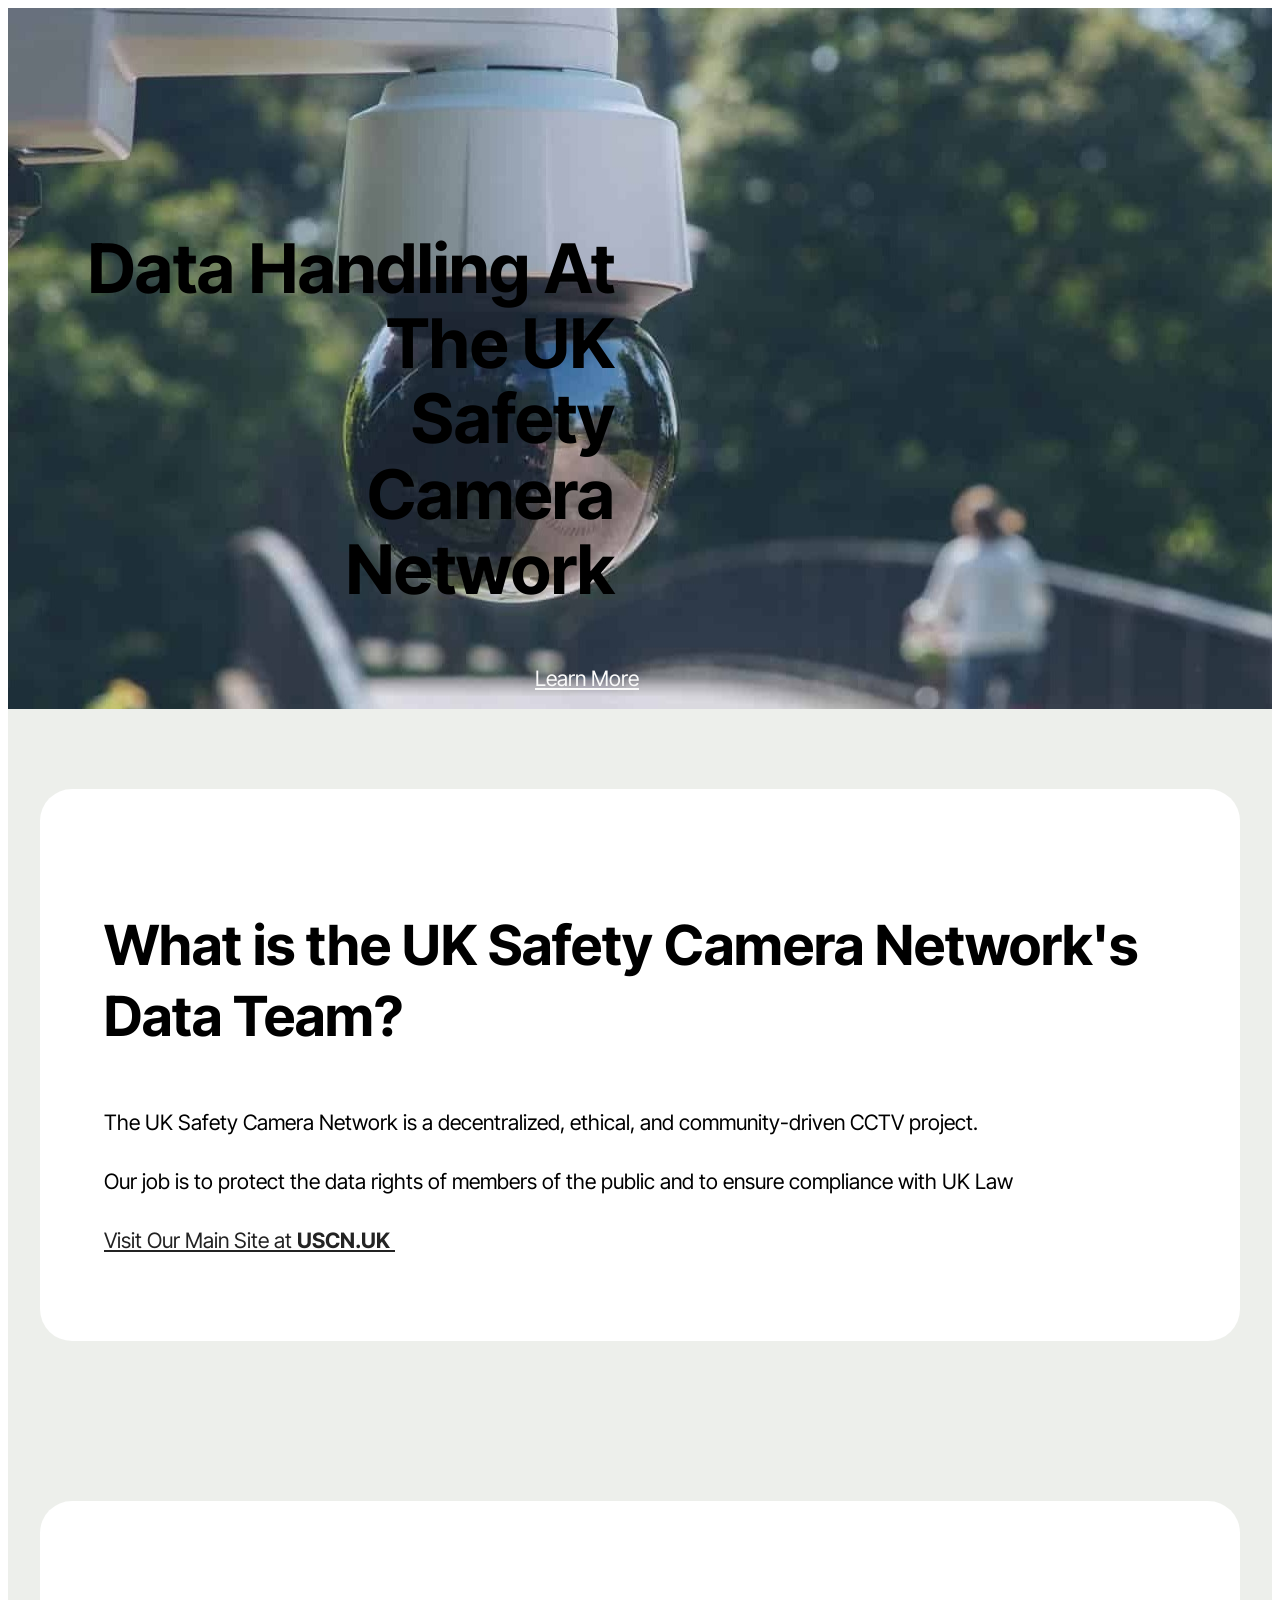
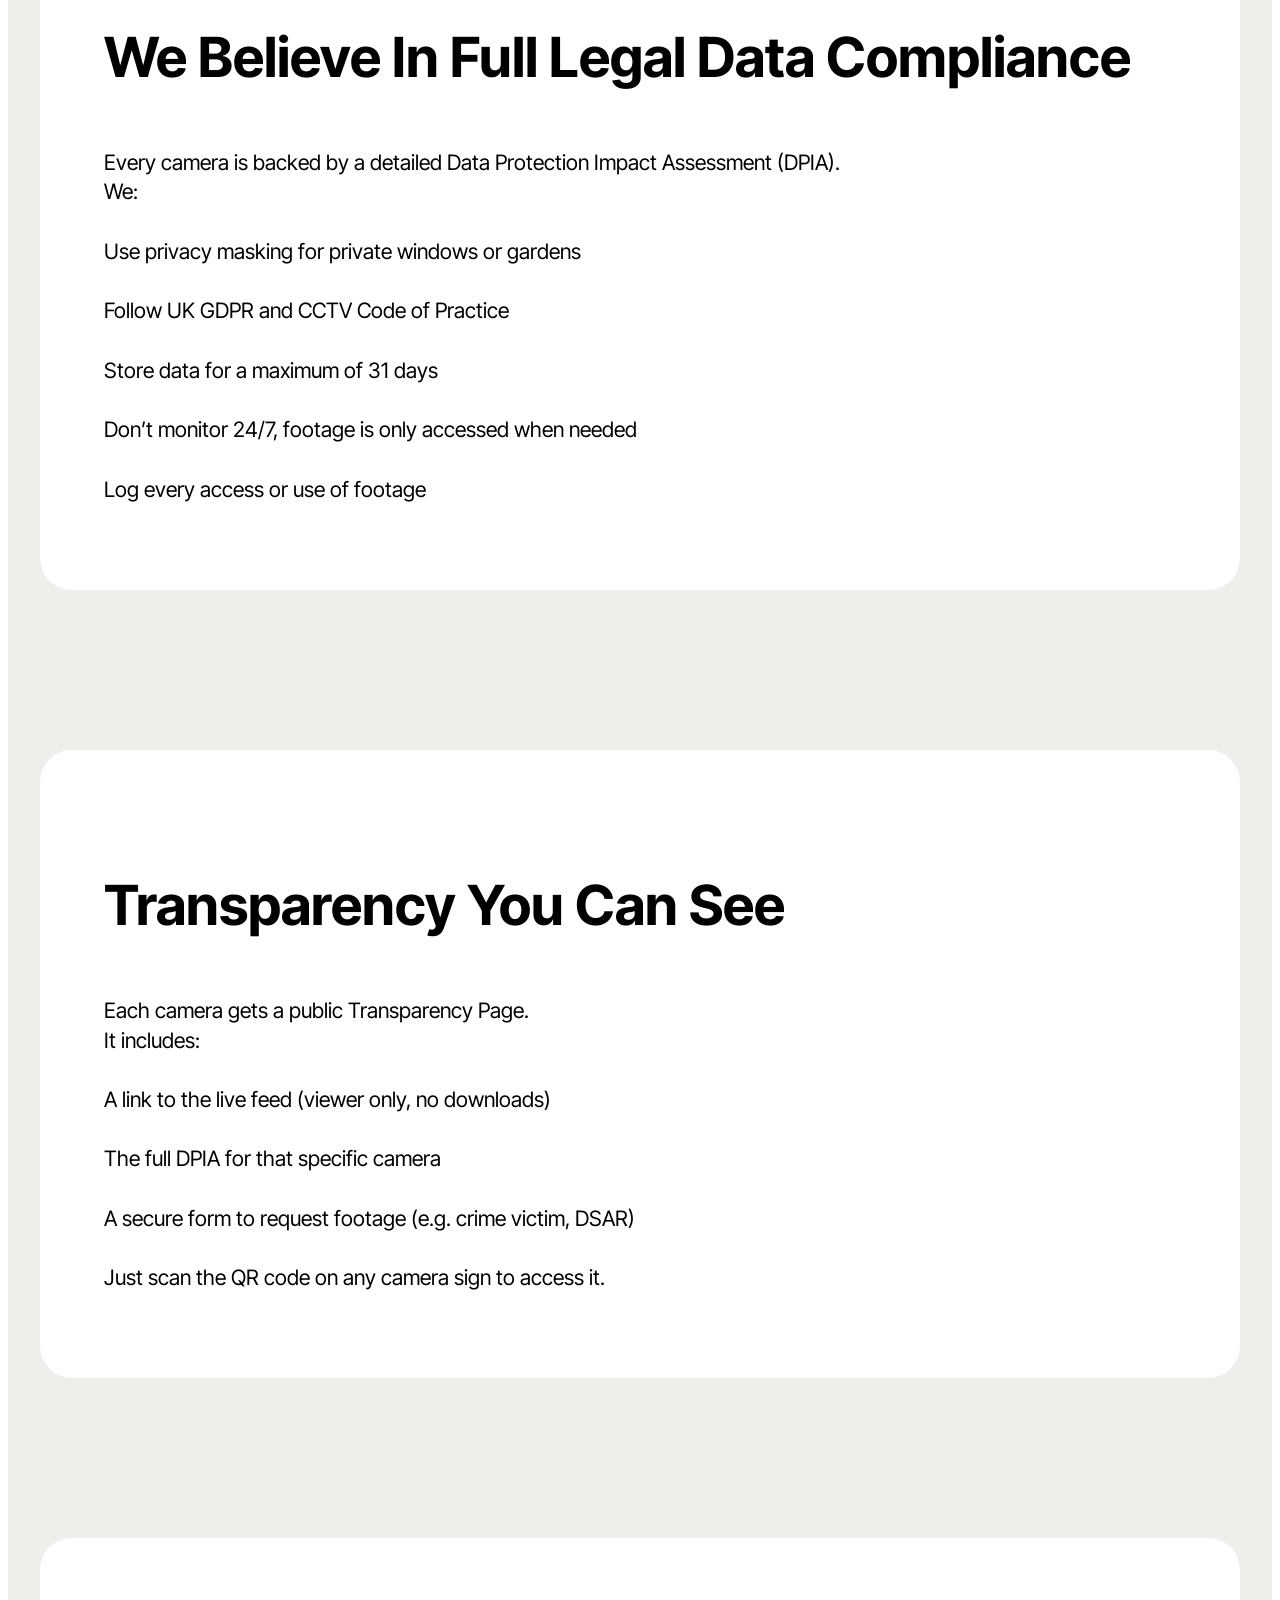
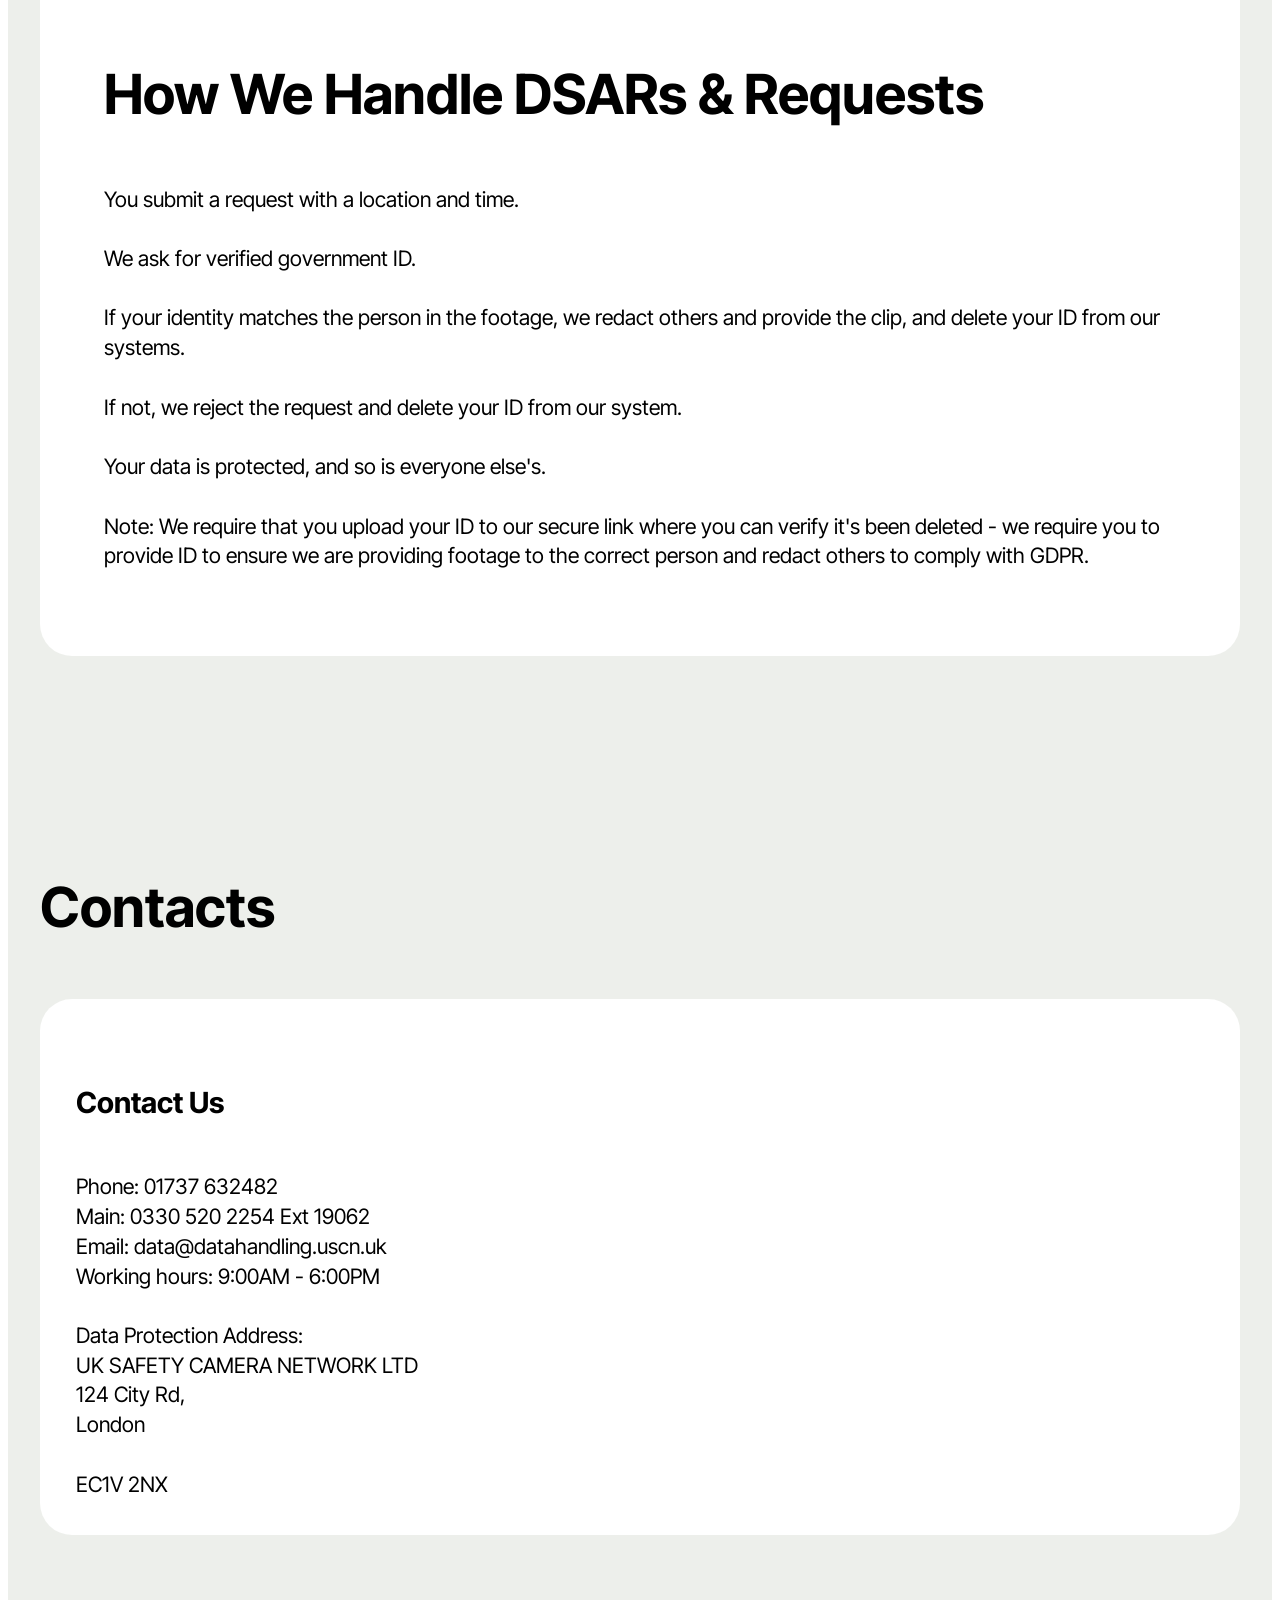
==== index.html @ bf311b27 "Update index.html" ====
<!DOCTYPE html>
<html  >
<head>
  <!-- Site made with Mobirise Website Builder v6.0.6, https://mobirise.com -->
  <meta charset="UTF-8">
  <meta http-equiv="X-UA-Compatible" content="IE=edge">
  <meta name="generator" content="Mobirise v6.0.6, mobirise.com">
  <meta name="twitter:card" content="summary_large_image"/>
  <meta name="twitter:image:src" content="assets/images/index-meta.jpg">
  <meta property="og:image" content="assets/images/index-meta.jpg">
  <meta name="twitter:title" content="UK Safety Camera Network | Free High Street Business CCTV (Greater London and Surrounding Areas)">
  <meta name="viewport" content="width=device-width, initial-scale=1, minimum-scale=1">
  <link rel="shortcut icon" href="assets/images/20250726-1911280-1.jpg" type="image/x-icon">
  <meta name="description" content="">
  
  
  <title>UK Safety Camera Network | Free High Street Business CCTV (Greater London and Surrounding Areas)</title>
  <link rel="stylesheet" href="assets/bootstrap/css/bootstrap.min.css">
  <link rel="stylesheet" href="assets/bootstrap/css/bootstrap-grid.min.css">
  <link rel="stylesheet" href="assets/bootstrap/css/bootstrap-reboot.min.css">
  <link rel="stylesheet" href="assets/parallax/jarallax.css">
  <link rel="stylesheet" href="assets/theme/css/style.css">
  <link rel="preload" href="https://fonts.googleapis.com/css?family=Inter+Tight:100,200,300,400,500,600,700,800,900,100i,200i,300i,400i,500i,600i,700i,800i,900i&display=swap" as="style" onload="this.onload=null;this.rel='stylesheet'">
  <noscript><link rel="stylesheet" href="https://fonts.googleapis.com/css?family=Inter+Tight:100,200,300,400,500,600,700,800,900,100i,200i,300i,400i,500i,600i,700i,800i,900i&display=swap"></noscript>
  <link rel="preload" as="style" href="assets/mobirise/css/mbr-additional.css?v=1eqLWP"><link rel="stylesheet" href="assets/mobirise/css/mbr-additional.css?v=1eqLWP" type="text/css">

  
  
  
</head>
<body>
  
  <section data-bs-version="5.1" class="header16 cid-uSJE68zqBr mbr-fullscreen mbr-parallax-background" id="header17-0">
  
  
  <div class="container-fluid">
    <div class="row">
      <div class="content-wrap col-12 col-md-12">
        <h1 class="mbr-section-title mbr-fonts-style mbr-white mb-4 display-1"><strong><br></strong><br><strong>Data Handling At&nbsp; &nbsp;&nbsp;</strong><br><strong>The UK&nbsp; &nbsp;&nbsp;</strong><br><strong>Safety&nbsp; &nbsp;&nbsp;</strong><br><strong>Camera&nbsp; &nbsp;&nbsp;</strong><br><strong>Network&nbsp; &nbsp;&nbsp;</strong></h1>
        
        <p class="mbr-fonts-style mbr-text mbr-white mb-4 display-7"></p>
        <div class="mbr-section-btn"><a class="btn btn-white-outline display-7" href="index.html#article07-4">Learn More</a></div>
      </div>
    </div>
  </div>
</section>

<section data-bs-version="5.1" class="article07 cid-uSJV5Lzuai" id="article07-4">
  

  
  
  <div class="container">
    <div class="row justify-content-center">
      <div class="card col-md-12 col-lg-10">
        <div class="card-wrapper">
          <h3 class="card-title mbr-fonts-style mbr-white mt-3 mb-4 display-2"><strong>What is the UK Safety Camera Network's Data Team?</strong></h3>
          <div class="row card-box align-left">
            <div class="item features-without-image col-12">
              <div class="item-wrapper">
                
                <p class="mbr-text mbr-fonts-style display-7">The UK Safety Camera Network is a decentralized, ethical, and community-driven CCTV project.<br><br>Our job is to protect the data rights of members of the public and to ensure compliance with UK Law<br><br><a href="https://uscn.uk" class="text-black">Visit Our Main Site at <strong>USCN.UK</strong>&nbsp;</a></p>
              </div>
            </div>
            
            
            
          </div>
          
        </div>
      </div>
    </div>
  </div>
</section>

<section data-bs-version="5.1" class="article07 cid-uSLdhWmhX9" id="article07-9">
  

  
  
  <div class="container">
    <div class="row justify-content-center">
      <div class="card col-md-12 col-lg-10">
        <div class="card-wrapper">
          <h3 class="card-title mbr-fonts-style mbr-white mt-3 mb-4 display-2"><strong>We Believe In Full Legal Data Compliance</strong></h3>
          <div class="row card-box align-left">
            <div class="item features-without-image col-12">
              <div class="item-wrapper">
                
                <p class="mbr-text mbr-fonts-style display-7">Every camera is backed by a detailed Data Protection Impact Assessment (DPIA).<br>We:<br><br>Use privacy masking for private windows or gardens<br><br>Follow UK GDPR and CCTV Code of Practice<br><br>Store data for a maximum of 31 days<br><br>Don’t monitor 24/7, footage is only accessed when needed<br><br>Log every access or use of footage<br></p>
              </div>
            </div>
            
            
            
          </div>
          
        </div>
      </div>
    </div>
  </div>
</section>

<section data-bs-version="5.1" class="article07 cid-uSLdyEDXge" id="article07-a">
  

  
  
  <div class="container">
    <div class="row justify-content-center">
      <div class="card col-md-12 col-lg-10">
        <div class="card-wrapper">
          <h3 class="card-title mbr-fonts-style mbr-white mt-3 mb-4 display-2"><strong>Transparency You Can See</strong></h3>
          <div class="row card-box align-left">
            <div class="item features-without-image col-12">
              <div class="item-wrapper">
                
                <p class="mbr-text mbr-fonts-style display-7">Each camera gets a public Transparency Page.<br>It includes:<br><br>A link to the live feed (viewer only, no downloads)<br><br>The full DPIA for that specific camera<br><br>A secure form to request footage (e.g. crime victim, DSAR)<br><br>Just scan the QR code on any camera sign to access it.<br></p>
              </div>
            </div>
            
            
            
          </div>
          
        </div>
      </div>
    </div>
  </div>
</section>

<section data-bs-version="5.1" class="article07 cid-uSLee4tC0w" id="article07-d">
  

  
  
  <div class="container">
    <div class="row justify-content-center">
      <div class="card col-md-12 col-lg-10">
        <div class="card-wrapper">
          <h3 class="card-title mbr-fonts-style mbr-white mt-3 mb-4 display-2"><strong>How We Handle DSARs &amp; Requests</strong></h3>
          <div class="row card-box align-left">
            <div class="item features-without-image col-12">
              <div class="item-wrapper">
                
                <p class="mbr-text mbr-fonts-style display-7">You submit a request with a location and time.<br><br>We ask for verified government ID.<br><br>If your identity matches the person in the footage, we redact others and provide the clip, and delete your ID from our systems.&nbsp;<br><br>If not, we reject the request and delete your ID from our system.<br><br>Your data is protected, and so is everyone else's.<br><br>Note: We require that you upload your ID to our secure link where you can verify it's been deleted - we&nbsp;require you to provide ID to ensure we are providing footage to the correct person and redact others to comply with GDPR.</p>
              </div>
            </div>
            
            
            
          </div>
          
        </div>
      </div>
    </div>
  </div>
</section>

<section data-bs-version="5.1" class="contacts02 map1 cid-vplfXzKwrE" id="contacts02-2d">

    

    
    <div class="container">
        <div class="row justify-content-center">
            <div class="col-12 content-head">
                <div class="mbr-section-head mb-5">
                    <h3 class="mbr-section-title mbr-fonts-style align-center mb-0 display-2">
                        <strong>Contacts</strong>
                    </h3>
                    
                </div>
            </div>
        </div>
        <div class="row justify-content-center">
            <div class="card col-12 col-md-12 col-lg-6">
                <div class="card-wrapper">
                    <div class="text-wrapper">
                        <h5 class="cardTitle mbr-fonts-style mb-2 display-5">
                            <strong>Contact Us</strong>
                        </h5>
                        <ul class="list mbr-fonts-style display-7">
                            <li class="mbr-text item-wrap">Phone: 01737 632482</li>
                            <li class="mbr-text item-wrap">Main: 0330 520 2254 Ext 19062</li>
                            <li class="mbr-text item-wrap">Email: data@datahandling.uscn.uk&nbsp;</li>
                            <li class="mbr-text item-wrap">Working hours: 9:00AM - 6:00PM</li><li class="mbr-text item-wrap"><br></li><li class="mbr-text item-wrap">Data Protection Address: </li><li class="mbr-text item-wrap">UK SAFETY CAMERA NETWORK LTD</li><li class="mbr-text item-wrap">124 City Rd, </li><li class="mbr-text item-wrap">London </li><li class="mbr-text item-wrap"><br></li><li class="mbr-text item-wrap">EC1V 2NX</li>
                        </ul>
                    </div>
                </div>
            </div>
            <div class="map-wrapper col-md-12 col-lg-6">
                <div class="google-map"><iframe frameborder="0" style="border:0" src="https://www.google.com/maps/embed?pb=!1m18!1m12!1m3!1d2482.235427548702!2d-0.09124732300582984!3d51.527241609253174!2m3!1f0!2f0!3f0!3m2!1i1024!2i768!4f13.1!3m3!1m2!1s0x48761ca671a6cfb1%3A0x382927fb9ac5269b!2s124%20City%20Rd%2C%20London%20EC1V%202NX!5e0!3m2!1sen!2suk!4v1783962421821!5m2!1sen!2suk" allowfullscreen=""></iframe></div>
            </div>
        </div>
    </div>
</section>

<script src="assets/bootstrap/js/bootstrap.bundle.min.js"></script>  <script src="assets/parallax/jarallax.js"></script>  

<script src="assets/smoothscroll/smooth-scroll.js"></script>  

<script src="assets/ytplayer/index.js"></script>

<script src="assets/theme/js/script.js"></script>  
  
  
</body>
</html>
---- assets/mobirise/css/mbr-additional.css ----
.btn {
  border-width: 2px;
}
img,
.card-wrap,
.card-wrapper,
.video-wrapper,
.mbr-figure iframe,
.google-map iframe,
.slide-content,
.plan,
.card,
.item-wrapper {
  border-radius: 2rem !important;
}
.video-wrapper {
  overflow: hidden;
}
body {
  font-family: Inter Tight;
}
.display-1 {
  font-family: 'Inter Tight', sans-serif;
  font-size: 5rem;
  line-height: 1;
}
.display-1 > .mbr-iconfont {
  font-size: 6.25rem;
}
.display-2 {
  font-family: 'Inter Tight', sans-serif;
  font-size: 4rem;
  line-height: 1;
}
.display-2 > .mbr-iconfont {
  font-size: 5rem;
}
.display-4 {
  font-family: 'Inter Tight', sans-serif;
  font-size: 1.4rem;
  line-height: 1.5;
}
.display-4 > .mbr-iconfont {
  font-size: 1.75rem;
}
.display-5 {
  font-family: 'Inter Tight', sans-serif;
  font-size: 2rem;
  line-height: 1.5;
}
.display-5 > .mbr-iconfont {
  font-size: 2.5rem;
}
.display-7 {
  font-family: 'Inter Tight', sans-serif;
  font-size: 1.4rem;
  line-height: 1.3;
}
.display-7 > .mbr-iconfont {
  font-size: 1.75rem;
}
/* ---- Fluid typography for mobile devices ---- */
/* 1.4 - font scale ratio ( bootstrap == 1.42857 ) */
/* 100vw - current viewport width */
/* (48 - 20)  48 == 48rem == 768px, 20 == 20rem == 320px(minimal supported viewport) */
/* 0.65 - min scale variable, may vary */
@media (max-width: 992px) {
  .display-1 {
    font-size: 4rem;
  }
}
@media (max-width: 768px) {
  .display-1 {
    font-size: 3.5rem;
    font-size: calc( 2.4rem + (5 - 2.4) * ((100vw - 20rem) / (48 - 20)));
    line-height: calc( 1.1 * (2.4rem + (5 - 2.4) * ((100vw - 20rem) / (48 - 20))));
  }
  .display-2 {
    font-size: 3.2rem;
    font-size: calc( 2.05rem + (4 - 2.05) * ((100vw - 20rem) / (48 - 20)));
    line-height: calc( 1.3 * (2.05rem + (4 - 2.05) * ((100vw - 20rem) / (48 - 20))));
  }
  .display-4 {
    font-size: 1.12rem;
    font-size: calc( 1.14rem + (1.4 - 1.14) * ((100vw - 20rem) / (48 - 20)));
    line-height: calc( 1.4 * (1.14rem + (1.4 - 1.14) * ((100vw - 20rem) / (48 - 20))));
  }
  .display-5 {
    font-size: 1.6rem;
    font-size: calc( 1.35rem + (2 - 1.35) * ((100vw - 20rem) / (48 - 20)));
    line-height: calc( 1.4 * (1.35rem + (2 - 1.35) * ((100vw - 20rem) / (48 - 20))));
  }
  .display-7 {
    font-size: 1.12rem;
    font-size: calc( 1.14rem + (1.4 - 1.14) * ((100vw - 20rem) / (48 - 20)));
    line-height: calc( 1.4 * (1.14rem + (1.4 - 1.14) * ((100vw - 20rem) / (48 - 20))));
  }
}
@media (min-width: 992px) and (max-width: 1400px) {
  .display-1 {
    font-size: 3.5rem;
    font-size: calc( 2.4rem + (5 - 2.4) * ((100vw - 62rem) / (87 - 62)));
    line-height: calc( 1.1 * (2.4rem + (5 - 2.4) * ((100vw - 62rem) / (87 - 62))));
  }
  .display-2 {
    font-size: 3.2rem;
    font-size: calc( 2.05rem + (4 - 2.05) * ((100vw - 62rem) / (87 - 62)));
    line-height: calc( 1.3 * (2.05rem + (4 - 2.05) * ((100vw - 62rem) / (87 - 62))));
  }
  .display-4 {
    font-size: 1.12rem;
    font-size: calc( 1.14rem + (1.4 - 1.14) * ((100vw - 62rem) / (87 - 62)));
    line-height: calc( 1.4 * (1.14rem + (1.4 - 1.14) * ((100vw - 62rem) / (87 - 62))));
  }
  .display-5 {
    font-size: 1.6rem;
    font-size: calc( 1.35rem + (2 - 1.35) * ((100vw - 62rem) / (87 - 62)));
    line-height: calc( 1.4 * (1.35rem + (2 - 1.35) * ((100vw - 62rem) / (87 - 62))));
  }
  .display-7 {
    font-size: 1.12rem;
    font-size: calc( 1.14rem + (1.4 - 1.14) * ((100vw - 62rem) / (87 - 62)));
    line-height: calc( 1.4 * (1.14rem + (1.4 - 1.14) * ((100vw - 62rem) / (87 - 62))));
  }
}
/* Buttons */
.btn {
  padding: 1.25rem 2rem;
  border-radius: 4px;
}
@media (max-width: 767px) {
  .btn {
    padding: 0.75rem 1.5rem;
  }
}
.btn-sm {
  padding: 0.6rem 1.2rem;
  border-radius: 4px;
}
.btn-md {
  padding: 0.6rem 1.2rem;
  border-radius: 4px;
}
.btn-lg {
  padding: 1.25rem 2rem;
  border-radius: 4px;
}
.bg-primary {
  background-color: #9fe870 !important;
}
.bg-success {
  background-color: #3a341c !important;
}
.bg-info {
  background-color: #320707 !important;
}
.bg-warning {
  background-color: #a0e2e1 !important;
}
.bg-danger {
  background-color: #ffea64 !important;
}
.btn-primary,
.btn-primary:active {
  background-color: #9fe870 !important;
  border-color: #9fe870 !important;
  color: #264d0c !important;
  box-shadow: none;
}
.btn-primary:hover,
.btn-primary:focus,
.btn-primary.focus,
.btn-primary.active {
  color: inherit;
  background-color: #bcef9c !important;
  border-color: #bcef9c !important;
  box-shadow: none;
}
.btn-primary.disabled,
.btn-primary:disabled {
  color: #264d0c !important;
  background-color: #bcef9c !important;
  border-color: #bcef9c !important;
}
.btn-secondary,
.btn-secondary:active {
  background-color: #ffd7ef !important;
  border-color: #ffd7ef !important;
  color: #d70081 !important;
  box-shadow: none;
}
.btn-secondary:hover,
.btn-secondary:focus,
.btn-secondary.focus,
.btn-secondary.active {
  color: inherit;
  background-color: #ffffff !important;
  border-color: #ffffff !important;
  box-shadow: none;
}
.btn-secondary.disabled,
.btn-secondary:disabled {
  color: #d70081 !important;
  background-color: #ffffff !important;
  border-color: #ffffff !important;
}
.btn-info,
.btn-info:active {
  background-color: #320707 !important;
  border-color: #320707 !important;
  color: #ffffff !important;
  box-shadow: none;
}
.btn-info:hover,
.btn-info:focus,
.btn-info.focus,
.btn-info.active {
  color: inherit;
  background-color: #5f0d0d !important;
  border-color: #5f0d0d !important;
  box-shadow: none;
}
.btn-info.disabled,
.btn-info:disabled {
  color: #ffffff !important;
  background-color: #5f0d0d !important;
  border-color: #5f0d0d !important;
}
.btn-success,
.btn-success:active {
  background-color: #3a341c !important;
  border-color: #3a341c !important;
  color: #ffffff !important;
  box-shadow: none;
}
.btn-success:hover,
.btn-success:focus,
.btn-success.focus,
.btn-success.active {
  color: inherit;
  background-color: #5c532d !important;
  border-color: #5c532d !important;
  box-shadow: none;
}
.btn-success.disabled,
.btn-success:disabled {
  color: #ffffff !important;
  background-color: #5c532d !important;
  border-color: #5c532d !important;
}
.btn-warning,
.btn-warning:active {
  background-color: #a0e2e1 !important;
  border-color: #a0e2e1 !important;
  color: #1f6463 !important;
  box-shadow: none;
}
.btn-warning:hover,
.btn-warning:focus,
.btn-warning.focus,
.btn-warning.active {
  color: inherit;
  background-color: #c7eeed !important;
  border-color: #c7eeed !important;
  box-shadow: none;
}
.btn-warning.disabled,
.btn-warning:disabled {
  color: #1f6463 !important;
  background-color: #c7eeed !important;
  border-color: #c7eeed !important;
}
.btn-danger,
.btn-danger:active {
  background-color: #ffea64 !important;
  border-color: #ffea64 !important;
  color: #645600 !important;
  box-shadow: none;
}
.btn-danger:hover,
.btn-danger:focus,
.btn-danger.focus,
.btn-danger.active {
  color: inherit;
  background-color: #fff197 !important;
  border-color: #fff197 !important;
  box-shadow: none;
}
.btn-danger.disabled,
.btn-danger:disabled {
  color: #645600 !important;
  background-color: #fff197 !important;
  border-color: #fff197 !important;
}
.btn-white,
.btn-white:active {
  background-color: #eff0ec !important;
  border-color: #eff0ec !important;
  color: #757b62 !important;
  box-shadow: none;
}
.btn-white:hover,
.btn-white:focus,
.btn-white.focus,
.btn-white.active {
  color: inherit;
  background-color: #ffffff !important;
  border-color: #ffffff !important;
  box-shadow: none;
}
.btn-white.disabled,
.btn-white:disabled {
  color: #757b62 !important;
  background-color: #ffffff !important;
  border-color: #ffffff !important;
}
.btn-black,
.btn-black:active {
  background-color: #232323 !important;
  border-color: #232323 !important;
  color: #ffffff !important;
  box-shadow: none;
}
.btn-black:hover,
.btn-black:focus,
.btn-black.focus,
.btn-black.active {
  color: inherit;
  background-color: #3d3d3d !important;
  border-color: #3d3d3d !important;
  box-shadow: none;
}
.btn-black.disabled,
.btn-black:disabled {
  color: #ffffff !important;
  background-color: #3d3d3d !important;
  border-color: #3d3d3d !important;
}
.btn-primary-outline,
.btn-primary-outline:active {
  background-color: transparent !important;
  border-color: #9fe870;
  color: #9fe870;
}
.btn-primary-outline:hover,
.btn-primary-outline:focus,
.btn-primary-outline.focus,
.btn-primary-outline.active {
  color: #6ddc25 !important;
  background-color: transparent !important;
  border-color: #6ddc25 !important;
  box-shadow: none !important;
}
.btn-primary-outline.disabled,
.btn-primary-outline:disabled {
  color: #264d0c !important;
  background-color: #9fe870 !important;
  border-color: #9fe870 !important;
}
.btn-secondary-outline,
.btn-secondary-outline:active {
  background-color: transparent !important;
  border-color: #ffd7ef;
  color: #ffd7ef;
}
.btn-secondary-outline:hover,
.btn-secondary-outline:focus,
.btn-secondary-outline.focus,
.btn-secondary-outline.active {
  color: #ff80cc !important;
  background-color: transparent !important;
  border-color: #ff80cc !important;
  box-shadow: none !important;
}
.btn-secondary-outline.disabled,
.btn-secondary-outline:disabled {
  color: #d70081 !important;
  background-color: #ffd7ef !important;
  border-color: #ffd7ef !important;
}
.btn-info-outline,
.btn-info-outline:active {
  background-color: transparent !important;
  border-color: #320707;
  color: #320707;
}
.btn-info-outline:hover,
.btn-info-outline:focus,
.btn-info-outline.focus,
.btn-info-outline.active {
  color: #000000 !important;
  background-color: transparent !important;
  border-color: #000000 !important;
  box-shadow: none !important;
}
.btn-info-outline.disabled,
.btn-info-outline:disabled {
  color: #ffffff !important;
  background-color: #320707 !important;
  border-color: #320707 !important;
}
.btn-success-outline,
.btn-success-outline:active {
  background-color: transparent !important;
  border-color: #3a341c;
  color: #3a341c;
}
.btn-success-outline:hover,
.btn-success-outline:focus,
.btn-success-outline.focus,
.btn-success-outline.active {
  color: #000000 !important;
  background-color: transparent !important;
  border-color: #000000 !important;
  box-shadow: none !important;
}
.btn-success-outline.disabled,
.btn-success-outline:disabled {
  color: #ffffff !important;
  background-color: #3a341c !important;
  border-color: #3a341c !important;
}
.btn-warning-outline,
.btn-warning-outline:active {
  background-color: transparent !important;
  border-color: #a0e2e1;
  color: #a0e2e1;
}
.btn-warning-outline:hover,
.btn-warning-outline:focus,
.btn-warning-outline.focus,
.btn-warning-outline.active {
  color: #5ececc !important;
  background-color: transparent !important;
  border-color: #5ececc !important;
  box-shadow: none !important;
}
.btn-warning-outline.disabled,
.btn-warning-outline:disabled {
  color: #1f6463 !important;
  background-color: #a0e2e1 !important;
  border-color: #a0e2e1 !important;
}
.btn-danger-outline,
.btn-danger-outline:active {
  background-color: transparent !important;
  border-color: #ffea64;
  color: #ffea64;
}
.btn-danger-outline:hover,
.btn-danger-outline:focus,
.btn-danger-outline.focus,
.btn-danger-outline.active {
  color: #ffde0d !important;
  background-color: transparent !important;
  border-color: #ffde0d !important;
  box-shadow: none !important;
}
.btn-danger-outline.disabled,
.btn-danger-outline:disabled {
  color: #645600 !important;
  background-color: #ffea64 !important;
  border-color: #ffea64 !important;
}
.btn-black-outline,
.btn-black-outline:active {
  background-color: transparent !important;
  border-color: #232323;
  color: #232323;
}
.btn-black-outline:hover,
.btn-black-outline:focus,
.btn-black-outline.focus,
.btn-black-outline.active {
  color: #000000 !important;
  background-color: transparent !important;
  border-color: #000000 !important;
  box-shadow: none !important;
}
.btn-black-outline.disabled,
.btn-black-outline:disabled {
  color: #ffffff !important;
  background-color: #232323 !important;
  border-color: #232323 !important;
}
.btn-white-outline,
.btn-white-outline:active {
  background-color: transparent !important;
  border-color: #fafafa;
  color: #fafafa;
}
.btn-white-outline:hover,
.btn-white-outline:focus,
.btn-white-outline.focus,
.btn-white-outline.active {
  color: #cfcfcf !important;
  background-color: transparent !important;
  border-color: #cfcfcf !important;
  box-shadow: none !important;
}
.btn-white-outline.disabled,
.btn-white-outline:disabled {
  color: #7a7a7a !important;
  background-color: #fafafa !important;
  border-color: #fafafa !important;
}
.text-primary {
  color: #9fe870 !important;
}
.text-secondary {
  color: #ffd7ef !important;
}
.text-success {
  color: #3a341c !important;
}
.text-info {
  color: #320707 !important;
}
.text-warning {
  color: #a0e2e1 !important;
}
.text-danger {
  color: #ffea64 !important;
}
.text-white {
  color: #fafafa !important;
}
.text-black {
  color: #232323 !important;
}
a.text-primary:hover,
a.text-primary:focus,
a.text-primary.active {
  color: #66d022 !important;
}
a.text-secondary:hover,
a.text-secondary:focus,
a.text-secondary.active {
  color: #ff71c6 !important;
}
a.text-success:hover,
a.text-success:focus,
a.text-success.active {
  color: #000000 !important;
}
a.text-info:hover,
a.text-info:focus,
a.text-info.active {
  color: #000000 !important;
}
a.text-warning:hover,
a.text-warning:focus,
a.text-warning.active {
  color: #52cac8 !important;
}
a.text-danger:hover,
a.text-danger:focus,
a.text-danger.active {
  color: #fddb00 !important;
}
a.text-white:hover,
a.text-white:focus,
a.text-white.active {
  color: #c7c7c7 !important;
}
a.text-black:hover,
a.text-black:focus,
a.text-black.active {
  color: #000000 !important;
}
a[class*="text-"]:not(.nav-link):not(.dropdown-item):not([role]):not(.navbar-caption) {
  position: relative;
  background-image: transparent;
  background-size: 10000px 2px;
  background-repeat: no-repeat;
  background-position: 0px 1.2em;
  background-position: -10000px 1.2em;
}
a[class*="text-"]:not(.nav-link):not(.dropdown-item):not([role]):not(.navbar-caption):hover {
  transition: background-position 2s ease-in-out;
  background-image: linear-gradient(currentColor 50%, currentColor 50%);
  background-position: 0px 1.2em;
}
.nav-tabs .nav-link.active {
  color: #9fe870;
}
.nav-tabs .nav-link:not(.active) {
  color: #232323;
}
.alert-success {
  background-color: #70c770;
}
.alert-info {
  background-color: #320707;
}
.alert-warning {
  background-color: #a0e2e1;
}
.alert-danger {
  background-color: #ffea64;
}
.mbr-section-btn .btn:not(.btn-form) {
  border-radius: 100px;
}
.mbr-gallery-filter li a {
  border-radius: 100px !important;
}
.mbr-gallery-filter li.active .btn {
  background-color: #9fe870;
  border-color: #9fe870;
  color: #306310;
}
.mbr-gallery-filter li.active .btn:focus {
  box-shadow: none;
}
.nav-tabs .nav-link {
  border-radius: 100px !important;
}
a,
a:hover {
  color: #9fe870;
}
.mbr-plan-header.bg-primary .mbr-plan-subtitle,
.mbr-plan-header.bg-primary .mbr-plan-price-desc {
  color: #ffffff;
}
.mbr-plan-header.bg-success .mbr-plan-subtitle,
.mbr-plan-header.bg-success .mbr-plan-price-desc {
  color: #c0b27c;
}
.mbr-plan-header.bg-info .mbr-plan-subtitle,
.mbr-plan-header.bg-info .mbr-plan-price-desc {
  color: #f3abab;
}
.mbr-plan-header.bg-warning .mbr-plan-subtitle,
.mbr-plan-header.bg-warning .mbr-plan-price-desc {
  color: #ffffff;
}
.mbr-plan-header.bg-danger .mbr-plan-subtitle,
.mbr-plan-header.bg-danger .mbr-plan-price-desc {
  color: #ffffff;
}
/* Scroll to top button*/
.scrollToTop_wraper {
  display: none;
}
.form-control {
  font-family: 'Inter Tight', sans-serif;
  font-size: 1.4rem;
  line-height: 1.3;
  font-weight: 400;
  border-radius: 40px !important;
}
.form-control > .mbr-iconfont {
  font-size: 1.75rem;
}
.form-control:hover,
.form-control:focus {
  box-shadow: rgba(0, 0, 0, 0.07) 0px 1px 1px 0px, rgba(0, 0, 0, 0.07) 0px 1px 3px 0px, rgba(0, 0, 0, 0.03) 0px 0px 0px 1px;
  border-color: #9fe870 !important;
}
.form-control:-webkit-input-placeholder {
  font-family: 'Inter Tight', sans-serif;
  font-size: 1.4rem;
  line-height: 1.3;
  font-weight: 400;
}
.form-control:-webkit-input-placeholder > .mbr-iconfont {
  font-size: 1.75rem;
}
blockquote {
  border-color: #9fe870;
}
/* Forms */
.mbr-form .input-group-btn .btn {
  border-radius: 100px !important;
}
.mbr-form .input-group-btn .btn:hover {
  box-shadow: 0 10px 40px 0 rgba(0, 0, 0, 0.2);
}
.mbr-form .input-group-btn button[type="submit"] {
  border-radius: 100px !important;
  padding: 1rem 3rem;
}
.mbr-form .input-group-btn button[type="submit"]:hover {
  box-shadow: 0 10px 40px 0 rgba(0, 0, 0, 0.2);
}
.jq-selectbox li:hover,
.jq-selectbox li.selected {
  background-color: #9fe870;
  color: #000000;
}
.jq-number__spin {
  transition: 0.25s ease;
}
.jq-number__spin:hover {
  border-color: #9fe870;
}
.jq-selectbox .jq-selectbox__trigger-arrow,
.jq-number__spin.minus:after,
.jq-number__spin.plus:after {
  transition: 0.4s;
  border-top-color: #232323;
  border-bottom-color: #232323;
}
.jq-selectbox:hover .jq-selectbox__trigger-arrow,
.jq-number__spin.minus:hover:after,
.jq-number__spin.plus:hover:after {
  border-top-color: #9fe870;
  border-bottom-color: #9fe870;
}
.xdsoft_datetimepicker .xdsoft_calendar td.xdsoft_default,
.xdsoft_datetimepicker .xdsoft_calendar td.xdsoft_current,
.xdsoft_datetimepicker .xdsoft_timepicker .xdsoft_time_box > div > div.xdsoft_current {
  color: #000000 !important;
  background-color: #9fe870 !important;
  box-shadow: none !important;
}
.xdsoft_datetimepicker .xdsoft_calendar td:hover,
.xdsoft_datetimepicker .xdsoft_timepicker .xdsoft_time_box > div > div:hover {
  color: #000000 !important;
  background: #ffd7ef !important;
  box-shadow: none !important;
}
.lazy-bg {
  background-image: none !important;
}
.lazy-placeholder:not(section),
.lazy-none {
  display: block;
  position: relative;
  padding-bottom: 56.25%;
  width: 100%;
  height: auto;
}
iframe.lazy-placeholder,
.lazy-placeholder:after {
  content: '';
  position: absolute;
  width: 200px;
  height: 200px;
  background: transparent no-repeat center;
  background-size: contain;
  top: 50%;
  left: 50%;
  transform: translateX(-50%) translateY(-50%);
  background-image: url("data:image/svg+xml;charset=UTF-8,%3csvg width='32' height='32' viewBox='0 0 64 64' xmlns='http://www.w3.org/2000/svg' stroke='%239fe870' %3e%3cg fill='none' fill-rule='evenodd'%3e%3cg transform='translate(16 16)' stroke-width='2'%3e%3ccircle stroke-opacity='.5' cx='16' cy='16' r='16'/%3e%3cpath d='M32 16c0-9.94-8.06-16-16-16'%3e%3canimateTransform attributeName='transform' type='rotate' from='0 16 16' to='360 16 16' dur='1s' repeatCount='indefinite'/%3e%3c/path%3e%3c/g%3e%3c/g%3e%3c/svg%3e");
}
section.lazy-placeholder:after {
  opacity: 0.5;
}
body {
  overflow-x: hidden;
}
a {
  transition: color 0.6s;
}
@media (max-width: 1400px) {
  .container {
    max-width: 100%;
  }
}
@media (max-width: 1400px) and (min-width: 768px) {
  .container {
    padding-left: 32px;
    padding-right: 32px;
  }
}
@media (max-width: 1400px) and (min-width: 768px) {
  .container-fluid {
    padding-left: 32px;
    padding-right: 32px;
  }
}
@media (max-width: 767px) {
  .container-fluid {
    padding-left: 16px;
    padding-right: 16px;
  }
}
.cid-uSJE68zqBr {
  display: flex;
  background-image: url("../../../assets/images/uscnmainimg-1.jpeg");
}
.cid-uSJE68zqBr .mbr-overlay {
  background-color: #000000;
  opacity: 0.5;
}
@media (min-width: 768px) {
  .cid-uSJE68zqBr {
    align-items: flex-end;
  }
  .cid-uSJE68zqBr .row {
    justify-content: center;
  }
  .cid-uSJE68zqBr .content-wrap {
    padding: 1rem 3rem;
  }
}
@media (max-width: 991px) and (min-width: 768px) {
  .cid-uSJE68zqBr .content-wrap {
    min-width: 50%;
  }
}
@media (max-width: 767px) {
  .cid-uSJE68zqBr {
    -webkit-align-items: center;
    align-items: flex-end;
  }
  .cid-uSJE68zqBr .mbr-row {
    -webkit-justify-content: center;
    justify-content: center;
  }
  .cid-uSJE68zqBr .content-wrap {
    width: 100%;
  }
}
.cid-uSJE68zqBr .mbr-section-title,
.cid-uSJE68zqBr .mbr-section-subtitle {
  text-align: center;
}
.cid-uSJE68zqBr .mbr-text,
.cid-uSJE68zqBr .mbr-section-btn {
  text-align: right;
}
.cid-uSJE68zqBr .mbr-section-title {
  text-align: right;
}
.cid-uSJV5Lzuai {
  padding-top: 5rem;
  padding-bottom: 5rem;
  background-color: #edefeb;
}
.cid-uSJV5Lzuai .mbr-fallback-image.disabled {
  display: none;
}
.cid-uSJV5Lzuai .mbr-fallback-image {
  display: block;
  background-size: cover;
  background-position: center center;
  width: 100%;
  height: 100%;
  position: absolute;
  top: 0;
}
.cid-uSJV5Lzuai .card-wrapper {
  background: #ffffff;
}
@media (max-width: 767px) {
  .cid-uSJV5Lzuai .card-wrapper {
    padding: 2rem 1.5rem;
  }
}
@media (min-width: 768px) and (max-width: 991px) {
  .cid-uSJV5Lzuai .card-wrapper {
    padding: 2.25rem;
  }
}
@media (min-width: 992px) {
  .cid-uSJV5Lzuai .card-wrapper {
    padding: 4rem;
  }
}
.cid-uSJV5Lzuai .mbr-text,
.cid-uSJV5Lzuai .mbr-section-btn {
  color: #000000;
  text-align: left;
}
.cid-uSJV5Lzuai .card-title,
.cid-uSJV5Lzuai .card-box {
  text-align: left;
  color: #000000;
}
.cid-uSLdhWmhX9 {
  padding-top: 5rem;
  padding-bottom: 5rem;
  background-color: #edefeb;
}
.cid-uSLdhWmhX9 .mbr-fallback-image.disabled {
  display: none;
}
.cid-uSLdhWmhX9 .mbr-fallback-image {
  display: block;
  background-size: cover;
  background-position: center center;
  width: 100%;
  height: 100%;
  position: absolute;
  top: 0;
}
.cid-uSLdhWmhX9 .card-wrapper {
  background: #ffffff;
}
@media (max-width: 767px) {
  .cid-uSLdhWmhX9 .card-wrapper {
    padding: 2rem 1.5rem;
  }
}
@media (min-width: 768px) and (max-width: 991px) {
  .cid-uSLdhWmhX9 .card-wrapper {
    padding: 2.25rem;
  }
}
@media (min-width: 992px) {
  .cid-uSLdhWmhX9 .card-wrapper {
    padding: 4rem;
  }
}
.cid-uSLdhWmhX9 .mbr-text,
.cid-uSLdhWmhX9 .mbr-section-btn {
  color: #000000;
  text-align: left;
}
.cid-uSLdhWmhX9 .card-title,
.cid-uSLdhWmhX9 .card-box {
  text-align: left;
  color: #000000;
}
.cid-uSLdyEDXge {
  padding-top: 5rem;
  padding-bottom: 5rem;
  background-color: #edefeb;
}
.cid-uSLdyEDXge .mbr-fallback-image.disabled {
  display: none;
}
.cid-uSLdyEDXge .mbr-fallback-image {
  display: block;
  background-size: cover;
  background-position: center center;
  width: 100%;
  height: 100%;
  position: absolute;
  top: 0;
}
.cid-uSLdyEDXge .card-wrapper {
  background: #ffffff;
}
@media (max-width: 767px) {
  .cid-uSLdyEDXge .card-wrapper {
    padding: 2rem 1.5rem;
  }
}
@media (min-width: 768px) and (max-width: 991px) {
  .cid-uSLdyEDXge .card-wrapper {
    padding: 2.25rem;
  }
}
@media (min-width: 992px) {
  .cid-uSLdyEDXge .card-wrapper {
    padding: 4rem;
  }
}
.cid-uSLdyEDXge .mbr-text,
.cid-uSLdyEDXge .mbr-section-btn {
  color: #000000;
  text-align: left;
}
.cid-uSLdyEDXge .card-title,
.cid-uSLdyEDXge .card-box {
  text-align: left;
  color: #000000;
}
.cid-uSLee4tC0w {
  padding-top: 5rem;
  padding-bottom: 5rem;
  background-color: #edefeb;
}
.cid-uSLee4tC0w .mbr-fallback-image.disabled {
  display: none;
}
.cid-uSLee4tC0w .mbr-fallback-image {
  display: block;
  background-size: cover;
  background-position: center center;
  width: 100%;
  height: 100%;
  position: absolute;
  top: 0;
}
.cid-uSLee4tC0w .card-wrapper {
  background: #ffffff;
}
@media (max-width: 767px) {
  .cid-uSLee4tC0w .card-wrapper {
    padding: 2rem 1.5rem;
  }
}
@media (min-width: 768px) and (max-width: 991px) {
  .cid-uSLee4tC0w .card-wrapper {
    padding: 2.25rem;
  }
}
@media (min-width: 992px) {
  .cid-uSLee4tC0w .card-wrapper {
    padding: 4rem;
  }
}
.cid-uSLee4tC0w .mbr-text,
.cid-uSLee4tC0w .mbr-section-btn {
  color: #000000;
  text-align: left;
}
.cid-uSLee4tC0w .card-title,
.cid-uSLee4tC0w .card-box {
  text-align: left;
  color: #000000;
}
.cid-vplfXzKwrE {
  padding-top: 5rem;
  padding-bottom: 5rem;
  background: #edefeb;
}
.cid-vplfXzKwrE .mbr-fallback-image.disabled {
  display: none;
}
.cid-vplfXzKwrE .mbr-fallback-image {
  display: block;
  background-size: cover;
  background-position: center center;
  width: 100%;
  height: 100%;
  position: absolute;
  top: 0;
}
@media (max-width: 992px) {
  .cid-vplfXzKwrE .row .map-wrapper {
    margin-top: 2rem;
  }
}
@media (max-width: 767px) {
  .cid-vplfXzKwrE .row .map-wrapper {
    margin-top: 1rem;
  }
}
.cid-vplfXzKwrE .google-map {
  height: 100%;
  position: relative;
}
.cid-vplfXzKwrE .google-map iframe {
  height: 100%;
  width: 100%;
}
@media (max-width: 992px) {
  .cid-vplfXzKwrE .google-map iframe {
    min-height: 350px;
  }
}
.cid-vplfXzKwrE .google-map [data-state-details] {
  color: #6b6763;
  height: 1.5em;
  margin-top: -0.75em;
  padding-left: 1.25rem;
  padding-right: 1.25rem;
  position: absolute;
  text-align: center;
  top: 50%;
  width: 100%;
}
.cid-vplfXzKwrE .google-map[data-state] {
  background: #e9e5dc;
}
.cid-vplfXzKwrE .google-map[data-state="loading"] [data-state-details] {
  display: none;
}
.cid-vplfXzKwrE .card-wrapper {
  padding: 2.25rem;
  background: #ffffff;
}
@media (min-width: 992px) and (max-width: 1200px) {
  .cid-vplfXzKwrE .card-wrapper {
    padding: 1.5rem;
  }
}
@media (max-width: 767px) {
  .cid-vplfXzKwrE .card-wrapper {
    padding: 2rem 1.5rem;
  }
}
.cid-vplfXzKwrE ul {
  list-style-type: none;
  padding: 0;
  margin: 0;
}
.cid-vplfXzKwrE .content-head {
  max-width: 800px;
}
---- assets/mobirise/css/mbr-additional.css ----
.btn {
  border-width: 2px;
}
img,
.card-wrap,
.card-wrapper,
.video-wrapper,
.mbr-figure iframe,
.google-map iframe,
.slide-content,
.plan,
.card,
.item-wrapper {
  border-radius: 2rem !important;
}
.video-wrapper {
  overflow: hidden;
}
body {
  font-family: Inter Tight;
}
.display-1 {
  font-family: 'Inter Tight', sans-serif;
  font-size: 5rem;
  line-height: 1;
}
.display-1 > .mbr-iconfont {
  font-size: 6.25rem;
}
.display-2 {
  font-family: 'Inter Tight', sans-serif;
  font-size: 4rem;
  line-height: 1;
}
.display-2 > .mbr-iconfont {
  font-size: 5rem;
}
.display-4 {
  font-family: 'Inter Tight', sans-serif;
  font-size: 1.4rem;
  line-height: 1.5;
}
.display-4 > .mbr-iconfont {
  font-size: 1.75rem;
}
.display-5 {
  font-family: 'Inter Tight', sans-serif;
  font-size: 2rem;
  line-height: 1.5;
}
.display-5 > .mbr-iconfont {
  font-size: 2.5rem;
}
.display-7 {
  font-family: 'Inter Tight', sans-serif;
  font-size: 1.4rem;
  line-height: 1.3;
}
.display-7 > .mbr-iconfont {
  font-size: 1.75rem;
}
/* ---- Fluid typography for mobile devices ---- */
/* 1.4 - font scale ratio ( bootstrap == 1.42857 ) */
/* 100vw - current viewport width */
/* (48 - 20)  48 == 48rem == 768px, 20 == 20rem == 320px(minimal supported viewport) */
/* 0.65 - min scale variable, may vary */
@media (max-width: 992px) {
  .display-1 {
    font-size: 4rem;
  }
}
@media (max-width: 768px) {
  .display-1 {
    font-size: 3.5rem;
    font-size: calc( 2.4rem + (5 - 2.4) * ((100vw - 20rem) / (48 - 20)));
    line-height: calc( 1.1 * (2.4rem + (5 - 2.4) * ((100vw - 20rem) / (48 - 20))));
  }
  .display-2 {
    font-size: 3.2rem;
    font-size: calc( 2.05rem + (4 - 2.05) * ((100vw - 20rem) / (48 - 20)));
    line-height: calc( 1.3 * (2.05rem + (4 - 2.05) * ((100vw - 20rem) / (48 - 20))));
  }
  .display-4 {
    font-size: 1.12rem;
    font-size: calc( 1.14rem + (1.4 - 1.14) * ((100vw - 20rem) / (48 - 20)));
    line-height: calc( 1.4 * (1.14rem + (1.4 - 1.14) * ((100vw - 20rem) / (48 - 20))));
  }
  .display-5 {
    font-size: 1.6rem;
    font-size: calc( 1.35rem + (2 - 1.35) * ((100vw - 20rem) / (48 - 20)));
    line-height: calc( 1.4 * (1.35rem + (2 - 1.35) * ((100vw - 20rem) / (48 - 20))));
  }
  .display-7 {
    font-size: 1.12rem;
    font-size: calc( 1.14rem + (1.4 - 1.14) * ((100vw - 20rem) / (48 - 20)));
    line-height: calc( 1.4 * (1.14rem + (1.4 - 1.14) * ((100vw - 20rem) / (48 - 20))));
  }
}
@media (min-width: 992px) and (max-width: 1400px) {
  .display-1 {
    font-size: 3.5rem;
    font-size: calc( 2.4rem + (5 - 2.4) * ((100vw - 62rem) / (87 - 62)));
    line-height: calc( 1.1 * (2.4rem + (5 - 2.4) * ((100vw - 62rem) / (87 - 62))));
  }
  .display-2 {
    font-size: 3.2rem;
    font-size: calc( 2.05rem + (4 - 2.05) * ((100vw - 62rem) / (87 - 62)));
    line-height: calc( 1.3 * (2.05rem + (4 - 2.05) * ((100vw - 62rem) / (87 - 62))));
  }
  .display-4 {
    font-size: 1.12rem;
    font-size: calc( 1.14rem + (1.4 - 1.14) * ((100vw - 62rem) / (87 - 62)));
    line-height: calc( 1.4 * (1.14rem + (1.4 - 1.14) * ((100vw - 62rem) / (87 - 62))));
  }
  .display-5 {
    font-size: 1.6rem;
    font-size: calc( 1.35rem + (2 - 1.35) * ((100vw - 62rem) / (87 - 62)));
    line-height: calc( 1.4 * (1.35rem + (2 - 1.35) * ((100vw - 62rem) / (87 - 62))));
  }
  .display-7 {
    font-size: 1.12rem;
    font-size: calc( 1.14rem + (1.4 - 1.14) * ((100vw - 62rem) / (87 - 62)));
    line-height: calc( 1.4 * (1.14rem + (1.4 - 1.14) * ((100vw - 62rem) / (87 - 62))));
  }
}
/* Buttons */
.btn {
  padding: 1.25rem 2rem;
  border-radius: 4px;
}
@media (max-width: 767px) {
  .btn {
    padding: 0.75rem 1.5rem;
  }
}
.btn-sm {
  padding: 0.6rem 1.2rem;
  border-radius: 4px;
}
.btn-md {
  padding: 0.6rem 1.2rem;
  border-radius: 4px;
}
.btn-lg {
  padding: 1.25rem 2rem;
  border-radius: 4px;
}
.bg-primary {
  background-color: #9fe870 !important;
}
.bg-success {
  background-color: #3a341c !important;
}
.bg-info {
  background-color: #320707 !important;
}
.bg-warning {
  background-color: #a0e2e1 !important;
}
.bg-danger {
  background-color: #ffea64 !important;
}
.btn-primary,
.btn-primary:active {
  background-color: #9fe870 !important;
  border-color: #9fe870 !important;
  color: #264d0c !important;
  box-shadow: none;
}
.btn-primary:hover,
.btn-primary:focus,
.btn-primary.focus,
.btn-primary.active {
  color: inherit;
  background-color: #bcef9c !important;
  border-color: #bcef9c !important;
  box-shadow: none;
}
.btn-primary.disabled,
.btn-primary:disabled {
  color: #264d0c !important;
  background-color: #bcef9c !important;
  border-color: #bcef9c !important;
}
.btn-secondary,
.btn-secondary:active {
  background-color: #ffd7ef !important;
  border-color: #ffd7ef !important;
  color: #d70081 !important;
  box-shadow: none;
}
.btn-secondary:hover,
.btn-secondary:focus,
.btn-secondary.focus,
.btn-secondary.active {
  color: inherit;
  background-color: #ffffff !important;
  border-color: #ffffff !important;
  box-shadow: none;
}
.btn-secondary.disabled,
.btn-secondary:disabled {
  color: #d70081 !important;
  background-color: #ffffff !important;
  border-color: #ffffff !important;
}
.btn-info,
.btn-info:active {
  background-color: #320707 !important;
  border-color: #320707 !important;
  color: #ffffff !important;
  box-shadow: none;
}
.btn-info:hover,
.btn-info:focus,
.btn-info.focus,
.btn-info.active {
  color: inherit;
  background-color: #5f0d0d !important;
  border-color: #5f0d0d !important;
  box-shadow: none;
}
.btn-info.disabled,
.btn-info:disabled {
  color: #ffffff !important;
  background-color: #5f0d0d !important;
  border-color: #5f0d0d !important;
}
.btn-success,
.btn-success:active {
  background-color: #3a341c !important;
  border-color: #3a341c !important;
  color: #ffffff !important;
  box-shadow: none;
}
.btn-success:hover,
.btn-success:focus,
.btn-success.focus,
.btn-success.active {
  color: inherit;
  background-color: #5c532d !important;
  border-color: #5c532d !important;
  box-shadow: none;
}
.btn-success.disabled,
.btn-success:disabled {
  color: #ffffff !important;
  background-color: #5c532d !important;
  border-color: #5c532d !important;
}
.btn-warning,
.btn-warning:active {
  background-color: #a0e2e1 !important;
  border-color: #a0e2e1 !important;
  color: #1f6463 !important;
  box-shadow: none;
}
.btn-warning:hover,
.btn-warning:focus,
.btn-warning.focus,
.btn-warning.active {
  color: inherit;
  background-color: #c7eeed !important;
  border-color: #c7eeed !important;
  box-shadow: none;
}
.btn-warning.disabled,
.btn-warning:disabled {
  color: #1f6463 !important;
  background-color: #c7eeed !important;
  border-color: #c7eeed !important;
}
.btn-danger,
.btn-danger:active {
  background-color: #ffea64 !important;
  border-color: #ffea64 !important;
  color: #645600 !important;
  box-shadow: none;
}
.btn-danger:hover,
.btn-danger:focus,
.btn-danger.focus,
.btn-danger.active {
  color: inherit;
  background-color: #fff197 !important;
  border-color: #fff197 !important;
  box-shadow: none;
}
.btn-danger.disabled,
.btn-danger:disabled {
  color: #645600 !important;
  background-color: #fff197 !important;
  border-color: #fff197 !important;
}
.btn-white,
.btn-white:active {
  background-color: #eff0ec !important;
  border-color: #eff0ec !important;
  color: #757b62 !important;
  box-shadow: none;
}
.btn-white:hover,
.btn-white:focus,
.btn-white.focus,
.btn-white.active {
  color: inherit;
  background-color: #ffffff !important;
  border-color: #ffffff !important;
  box-shadow: none;
}
.btn-white.disabled,
.btn-white:disabled {
  color: #757b62 !important;
  background-color: #ffffff !important;
  border-color: #ffffff !important;
}
.btn-black,
.btn-black:active {
  background-color: #232323 !important;
  border-color: #232323 !important;
  color: #ffffff !important;
  box-shadow: none;
}
.btn-black:hover,
.btn-black:focus,
.btn-black.focus,
.btn-black.active {
  color: inherit;
  background-color: #3d3d3d !important;
  border-color: #3d3d3d !important;
  box-shadow: none;
}
.btn-black.disabled,
.btn-black:disabled {
  color: #ffffff !important;
  background-color: #3d3d3d !important;
  border-color: #3d3d3d !important;
}
.btn-primary-outline,
.btn-primary-outline:active {
  background-color: transparent !important;
  border-color: #9fe870;
  color: #9fe870;
}
.btn-primary-outline:hover,
.btn-primary-outline:focus,
.btn-primary-outline.focus,
.btn-primary-outline.active {
  color: #6ddc25 !important;
  background-color: transparent !important;
  border-color: #6ddc25 !important;
  box-shadow: none !important;
}
.btn-primary-outline.disabled,
.btn-primary-outline:disabled {
  color: #264d0c !important;
  background-color: #9fe870 !important;
  border-color: #9fe870 !important;
}
.btn-secondary-outline,
.btn-secondary-outline:active {
  background-color: transparent !important;
  border-color: #ffd7ef;
  color: #ffd7ef;
}
.btn-secondary-outline:hover,
.btn-secondary-outline:focus,
.btn-secondary-outline.focus,
.btn-secondary-outline.active {
  color: #ff80cc !important;
  background-color: transparent !important;
  border-color: #ff80cc !important;
  box-shadow: none !important;
}
.btn-secondary-outline.disabled,
.btn-secondary-outline:disabled {
  color: #d70081 !important;
  background-color: #ffd7ef !important;
  border-color: #ffd7ef !important;
}
.btn-info-outline,
.btn-info-outline:active {
  background-color: transparent !important;
  border-color: #320707;
  color: #320707;
}
.btn-info-outline:hover,
.btn-info-outline:focus,
.btn-info-outline.focus,
.btn-info-outline.active {
  color: #000000 !important;
  background-color: transparent !important;
  border-color: #000000 !important;
  box-shadow: none !important;
}
.btn-info-outline.disabled,
.btn-info-outline:disabled {
  color: #ffffff !important;
  background-color: #320707 !important;
  border-color: #320707 !important;
}
.btn-success-outline,
.btn-success-outline:active {
  background-color: transparent !important;
  border-color: #3a341c;
  color: #3a341c;
}
.btn-success-outline:hover,
.btn-success-outline:focus,
.btn-success-outline.focus,
.btn-success-outline.active {
  color: #000000 !important;
  background-color: transparent !important;
  border-color: #000000 !important;
  box-shadow: none !important;
}
.btn-success-outline.disabled,
.btn-success-outline:disabled {
  color: #ffffff !important;
  background-color: #3a341c !important;
  border-color: #3a341c !important;
}
.btn-warning-outline,
.btn-warning-outline:active {
  background-color: transparent !important;
  border-color: #a0e2e1;
  color: #a0e2e1;
}
.btn-warning-outline:hover,
.btn-warning-outline:focus,
.btn-warning-outline.focus,
.btn-warning-outline.active {
  color: #5ececc !important;
  background-color: transparent !important;
  border-color: #5ececc !important;
  box-shadow: none !important;
}
.btn-warning-outline.disabled,
.btn-warning-outline:disabled {
  color: #1f6463 !important;
  background-color: #a0e2e1 !important;
  border-color: #a0e2e1 !important;
}
.btn-danger-outline,
.btn-danger-outline:active {
  background-color: transparent !important;
  border-color: #ffea64;
  color: #ffea64;
}
.btn-danger-outline:hover,
.btn-danger-outline:focus,
.btn-danger-outline.focus,
.btn-danger-outline.active {
  color: #ffde0d !important;
  background-color: transparent !important;
  border-color: #ffde0d !important;
  box-shadow: none !important;
}
.btn-danger-outline.disabled,
.btn-danger-outline:disabled {
  color: #645600 !important;
  background-color: #ffea64 !important;
  border-color: #ffea64 !important;
}
.btn-black-outline,
.btn-black-outline:active {
  background-color: transparent !important;
  border-color: #232323;
  color: #232323;
}
.btn-black-outline:hover,
.btn-black-outline:focus,
.btn-black-outline.focus,
.btn-black-outline.active {
  color: #000000 !important;
  background-color: transparent !important;
  border-color: #000000 !important;
  box-shadow: none !important;
}
.btn-black-outline.disabled,
.btn-black-outline:disabled {
  color: #ffffff !important;
  background-color: #232323 !important;
  border-color: #232323 !important;
}
.btn-white-outline,
.btn-white-outline:active {
  background-color: transparent !important;
  border-color: #fafafa;
  color: #fafafa;
}
.btn-white-outline:hover,
.btn-white-outline:focus,
.btn-white-outline.focus,
.btn-white-outline.active {
  color: #cfcfcf !important;
  background-color: transparent !important;
  border-color: #cfcfcf !important;
  box-shadow: none !important;
}
.btn-white-outline.disabled,
.btn-white-outline:disabled {
  color: #7a7a7a !important;
  background-color: #fafafa !important;
  border-color: #fafafa !important;
}
.text-primary {
  color: #9fe870 !important;
}
.text-secondary {
  color: #ffd7ef !important;
}
.text-success {
  color: #3a341c !important;
}
.text-info {
  color: #320707 !important;
}
.text-warning {
  color: #a0e2e1 !important;
}
.text-danger {
  color: #ffea64 !important;
}
.text-white {
  color: #fafafa !important;
}
.text-black {
  color: #232323 !important;
}
a.text-primary:hover,
a.text-primary:focus,
a.text-primary.active {
  color: #66d022 !important;
}
a.text-secondary:hover,
a.text-secondary:focus,
a.text-secondary.active {
  color: #ff71c6 !important;
}
a.text-success:hover,
a.text-success:focus,
a.text-success.active {
  color: #000000 !important;
}
a.text-info:hover,
a.text-info:focus,
a.text-info.active {
  color: #000000 !important;
}
a.text-warning:hover,
a.text-warning:focus,
a.text-warning.active {
  color: #52cac8 !important;
}
a.text-danger:hover,
a.text-danger:focus,
a.text-danger.active {
  color: #fddb00 !important;
}
a.text-white:hover,
a.text-white:focus,
a.text-white.active {
  color: #c7c7c7 !important;
}
a.text-black:hover,
a.text-black:focus,
a.text-black.active {
  color: #000000 !important;
}
a[class*="text-"]:not(.nav-link):not(.dropdown-item):not([role]):not(.navbar-caption) {
  position: relative;
  background-image: transparent;
  background-size: 10000px 2px;
  background-repeat: no-repeat;
  background-position: 0px 1.2em;
  background-position: -10000px 1.2em;
}
a[class*="text-"]:not(.nav-link):not(.dropdown-item):not([role]):not(.navbar-caption):hover {
  transition: background-position 2s ease-in-out;
  background-image: linear-gradient(currentColor 50%, currentColor 50%);
  background-position: 0px 1.2em;
}
.nav-tabs .nav-link.active {
  color: #9fe870;
}
.nav-tabs .nav-link:not(.active) {
  color: #232323;
}
.alert-success {
  background-color: #70c770;
}
.alert-info {
  background-color: #320707;
}
.alert-warning {
  background-color: #a0e2e1;
}
.alert-danger {
  background-color: #ffea64;
}
.mbr-section-btn .btn:not(.btn-form) {
  border-radius: 100px;
}
.mbr-gallery-filter li a {
  border-radius: 100px !important;
}
.mbr-gallery-filter li.active .btn {
  background-color: #9fe870;
  border-color: #9fe870;
  color: #306310;
}
.mbr-gallery-filter li.active .btn:focus {
  box-shadow: none;
}
.nav-tabs .nav-link {
  border-radius: 100px !important;
}
a,
a:hover {
  color: #9fe870;
}
.mbr-plan-header.bg-primary .mbr-plan-subtitle,
.mbr-plan-header.bg-primary .mbr-plan-price-desc {
  color: #ffffff;
}
.mbr-plan-header.bg-success .mbr-plan-subtitle,
.mbr-plan-header.bg-success .mbr-plan-price-desc {
  color: #c0b27c;
}
.mbr-plan-header.bg-info .mbr-plan-subtitle,
.mbr-plan-header.bg-info .mbr-plan-price-desc {
  color: #f3abab;
}
.mbr-plan-header.bg-warning .mbr-plan-subtitle,
.mbr-plan-header.bg-warning .mbr-plan-price-desc {
  color: #ffffff;
}
.mbr-plan-header.bg-danger .mbr-plan-subtitle,
.mbr-plan-header.bg-danger .mbr-plan-price-desc {
  color: #ffffff;
}
/* Scroll to top button*/
.scrollToTop_wraper {
  display: none;
}
.form-control {
  font-family: 'Inter Tight', sans-serif;
  font-size: 1.4rem;
  line-height: 1.3;
  font-weight: 400;
  border-radius: 40px !important;
}
.form-control > .mbr-iconfont {
  font-size: 1.75rem;
}
.form-control:hover,
.form-control:focus {
  box-shadow: rgba(0, 0, 0, 0.07) 0px 1px 1px 0px, rgba(0, 0, 0, 0.07) 0px 1px 3px 0px, rgba(0, 0, 0, 0.03) 0px 0px 0px 1px;
  border-color: #9fe870 !important;
}
.form-control:-webkit-input-placeholder {
  font-family: 'Inter Tight', sans-serif;
  font-size: 1.4rem;
  line-height: 1.3;
  font-weight: 400;
}
.form-control:-webkit-input-placeholder > .mbr-iconfont {
  font-size: 1.75rem;
}
blockquote {
  border-color: #9fe870;
}
/* Forms */
.mbr-form .input-group-btn .btn {
  border-radius: 100px !important;
}
.mbr-form .input-group-btn .btn:hover {
  box-shadow: 0 10px 40px 0 rgba(0, 0, 0, 0.2);
}
.mbr-form .input-group-btn button[type="submit"] {
  border-radius: 100px !important;
  padding: 1rem 3rem;
}
.mbr-form .input-group-btn button[type="submit"]:hover {
  box-shadow: 0 10px 40px 0 rgba(0, 0, 0, 0.2);
}
.jq-selectbox li:hover,
.jq-selectbox li.selected {
  background-color: #9fe870;
  color: #000000;
}
.jq-number__spin {
  transition: 0.25s ease;
}
.jq-number__spin:hover {
  border-color: #9fe870;
}
.jq-selectbox .jq-selectbox__trigger-arrow,
.jq-number__spin.minus:after,
.jq-number__spin.plus:after {
  transition: 0.4s;
  border-top-color: #232323;
  border-bottom-color: #232323;
}
.jq-selectbox:hover .jq-selectbox__trigger-arrow,
.jq-number__spin.minus:hover:after,
.jq-number__spin.plus:hover:after {
  border-top-color: #9fe870;
  border-bottom-color: #9fe870;
}
.xdsoft_datetimepicker .xdsoft_calendar td.xdsoft_default,
.xdsoft_datetimepicker .xdsoft_calendar td.xdsoft_current,
.xdsoft_datetimepicker .xdsoft_timepicker .xdsoft_time_box > div > div.xdsoft_current {
  color: #000000 !important;
  background-color: #9fe870 !important;
  box-shadow: none !important;
}
.xdsoft_datetimepicker .xdsoft_calendar td:hover,
.xdsoft_datetimepicker .xdsoft_timepicker .xdsoft_time_box > div > div:hover {
  color: #000000 !important;
  background: #ffd7ef !important;
  box-shadow: none !important;
}
.lazy-bg {
  background-image: none !important;
}
.lazy-placeholder:not(section),
.lazy-none {
  display: block;
  position: relative;
  padding-bottom: 56.25%;
  width: 100%;
  height: auto;
}
iframe.lazy-placeholder,
.lazy-placeholder:after {
  content: '';
  position: absolute;
  width: 200px;
  height: 200px;
  background: transparent no-repeat center;
  background-size: contain;
  top: 50%;
  left: 50%;
  transform: translateX(-50%) translateY(-50%);
  background-image: url("data:image/svg+xml;charset=UTF-8,%3csvg width='32' height='32' viewBox='0 0 64 64' xmlns='http://www.w3.org/2000/svg' stroke='%239fe870' %3e%3cg fill='none' fill-rule='evenodd'%3e%3cg transform='translate(16 16)' stroke-width='2'%3e%3ccircle stroke-opacity='.5' cx='16' cy='16' r='16'/%3e%3cpath d='M32 16c0-9.94-8.06-16-16-16'%3e%3canimateTransform attributeName='transform' type='rotate' from='0 16 16' to='360 16 16' dur='1s' repeatCount='indefinite'/%3e%3c/path%3e%3c/g%3e%3c/g%3e%3c/svg%3e");
}
section.lazy-placeholder:after {
  opacity: 0.5;
}
body {
  overflow-x: hidden;
}
a {
  transition: color 0.6s;
}
@media (max-width: 1400px) {
  .container {
    max-width: 100%;
  }
}
@media (max-width: 1400px) and (min-width: 768px) {
  .container {
    padding-left: 32px;
    padding-right: 32px;
  }
}
@media (max-width: 1400px) and (min-width: 768px) {
  .container-fluid {
    padding-left: 32px;
    padding-right: 32px;
  }
}
@media (max-width: 767px) {
  .container-fluid {
    padding-left: 16px;
    padding-right: 16px;
  }
}
.cid-uSJE68zqBr {
  display: flex;
  background-image: url("../../../assets/images/uscnmainimg-1.jpeg");
}
.cid-uSJE68zqBr .mbr-overlay {
  background-color: #000000;
  opacity: 0.5;
}
@media (min-width: 768px) {
  .cid-uSJE68zqBr {
    align-items: flex-end;
  }
  .cid-uSJE68zqBr .row {
    justify-content: center;
  }
  .cid-uSJE68zqBr .content-wrap {
    padding: 1rem 3rem;
  }
}
@media (max-width: 991px) and (min-width: 768px) {
  .cid-uSJE68zqBr .content-wrap {
    min-width: 50%;
  }
}
@media (max-width: 767px) {
  .cid-uSJE68zqBr {
    -webkit-align-items: center;
    align-items: flex-end;
  }
  .cid-uSJE68zqBr .mbr-row {
    -webkit-justify-content: center;
    justify-content: center;
  }
  .cid-uSJE68zqBr .content-wrap {
    width: 100%;
  }
}
.cid-uSJE68zqBr .mbr-section-title,
.cid-uSJE68zqBr .mbr-section-subtitle {
  text-align: center;
}
.cid-uSJE68zqBr .mbr-text,
.cid-uSJE68zqBr .mbr-section-btn {
  text-align: right;
}
.cid-uSJE68zqBr .mbr-section-title {
  text-align: right;
}
.cid-uSJV5Lzuai {
  padding-top: 5rem;
  padding-bottom: 5rem;
  background-color: #edefeb;
}
.cid-uSJV5Lzuai .mbr-fallback-image.disabled {
  display: none;
}
.cid-uSJV5Lzuai .mbr-fallback-image {
  display: block;
  background-size: cover;
  background-position: center center;
  width: 100%;
  height: 100%;
  position: absolute;
  top: 0;
}
.cid-uSJV5Lzuai .card-wrapper {
  background: #ffffff;
}
@media (max-width: 767px) {
  .cid-uSJV5Lzuai .card-wrapper {
    padding: 2rem 1.5rem;
  }
}
@media (min-width: 768px) and (max-width: 991px) {
  .cid-uSJV5Lzuai .card-wrapper {
    padding: 2.25rem;
  }
}
@media (min-width: 992px) {
  .cid-uSJV5Lzuai .card-wrapper {
    padding: 4rem;
  }
}
.cid-uSJV5Lzuai .mbr-text,
.cid-uSJV5Lzuai .mbr-section-btn {
  color: #000000;
  text-align: left;
}
.cid-uSJV5Lzuai .card-title,
.cid-uSJV5Lzuai .card-box {
  text-align: left;
  color: #000000;
}
.cid-uSLdhWmhX9 {
  padding-top: 5rem;
  padding-bottom: 5rem;
  background-color: #edefeb;
}
.cid-uSLdhWmhX9 .mbr-fallback-image.disabled {
  display: none;
}
.cid-uSLdhWmhX9 .mbr-fallback-image {
  display: block;
  background-size: cover;
  background-position: center center;
  width: 100%;
  height: 100%;
  position: absolute;
  top: 0;
}
.cid-uSLdhWmhX9 .card-wrapper {
  background: #ffffff;
}
@media (max-width: 767px) {
  .cid-uSLdhWmhX9 .card-wrapper {
    padding: 2rem 1.5rem;
  }
}
@media (min-width: 768px) and (max-width: 991px) {
  .cid-uSLdhWmhX9 .card-wrapper {
    padding: 2.25rem;
  }
}
@media (min-width: 992px) {
  .cid-uSLdhWmhX9 .card-wrapper {
    padding: 4rem;
  }
}
.cid-uSLdhWmhX9 .mbr-text,
.cid-uSLdhWmhX9 .mbr-section-btn {
  color: #000000;
  text-align: left;
}
.cid-uSLdhWmhX9 .card-title,
.cid-uSLdhWmhX9 .card-box {
  text-align: left;
  color: #000000;
}
.cid-uSLdyEDXge {
  padding-top: 5rem;
  padding-bottom: 5rem;
  background-color: #edefeb;
}
.cid-uSLdyEDXge .mbr-fallback-image.disabled {
  display: none;
}
.cid-uSLdyEDXge .mbr-fallback-image {
  display: block;
  background-size: cover;
  background-position: center center;
  width: 100%;
  height: 100%;
  position: absolute;
  top: 0;
}
.cid-uSLdyEDXge .card-wrapper {
  background: #ffffff;
}
@media (max-width: 767px) {
  .cid-uSLdyEDXge .card-wrapper {
    padding: 2rem 1.5rem;
  }
}
@media (min-width: 768px) and (max-width: 991px) {
  .cid-uSLdyEDXge .card-wrapper {
    padding: 2.25rem;
  }
}
@media (min-width: 992px) {
  .cid-uSLdyEDXge .card-wrapper {
    padding: 4rem;
  }
}
.cid-uSLdyEDXge .mbr-text,
.cid-uSLdyEDXge .mbr-section-btn {
  color: #000000;
  text-align: left;
}
.cid-uSLdyEDXge .card-title,
.cid-uSLdyEDXge .card-box {
  text-align: left;
  color: #000000;
}
.cid-uSLee4tC0w {
  padding-top: 5rem;
  padding-bottom: 5rem;
  background-color: #edefeb;
}
.cid-uSLee4tC0w .mbr-fallback-image.disabled {
  display: none;
}
.cid-uSLee4tC0w .mbr-fallback-image {
  display: block;
  background-size: cover;
  background-position: center center;
  width: 100%;
  height: 100%;
  position: absolute;
  top: 0;
}
.cid-uSLee4tC0w .card-wrapper {
  background: #ffffff;
}
@media (max-width: 767px) {
  .cid-uSLee4tC0w .card-wrapper {
    padding: 2rem 1.5rem;
  }
}
@media (min-width: 768px) and (max-width: 991px) {
  .cid-uSLee4tC0w .card-wrapper {
    padding: 2.25rem;
  }
}
@media (min-width: 992px) {
  .cid-uSLee4tC0w .card-wrapper {
    padding: 4rem;
  }
}
.cid-uSLee4tC0w .mbr-text,
.cid-uSLee4tC0w .mbr-section-btn {
  color: #000000;
  text-align: left;
}
.cid-uSLee4tC0w .card-title,
.cid-uSLee4tC0w .card-box {
  text-align: left;
  color: #000000;
}
.cid-vplfXzKwrE {
  padding-top: 5rem;
  padding-bottom: 5rem;
  background: #edefeb;
}
.cid-vplfXzKwrE .mbr-fallback-image.disabled {
  display: none;
}
.cid-vplfXzKwrE .mbr-fallback-image {
  display: block;
  background-size: cover;
  background-position: center center;
  width: 100%;
  height: 100%;
  position: absolute;
  top: 0;
}
@media (max-width: 992px) {
  .cid-vplfXzKwrE .row .map-wrapper {
    margin-top: 2rem;
  }
}
@media (max-width: 767px) {
  .cid-vplfXzKwrE .row .map-wrapper {
    margin-top: 1rem;
  }
}
.cid-vplfXzKwrE .google-map {
  height: 100%;
  position: relative;
}
.cid-vplfXzKwrE .google-map iframe {
  height: 100%;
  width: 100%;
}
@media (max-width: 992px) {
  .cid-vplfXzKwrE .google-map iframe {
    min-height: 350px;
  }
}
.cid-vplfXzKwrE .google-map [data-state-details] {
  color: #6b6763;
  height: 1.5em;
  margin-top: -0.75em;
  padding-left: 1.25rem;
  padding-right: 1.25rem;
  position: absolute;
  text-align: center;
  top: 50%;
  width: 100%;
}
.cid-vplfXzKwrE .google-map[data-state] {
  background: #e9e5dc;
}
.cid-vplfXzKwrE .google-map[data-state="loading"] [data-state-details] {
  display: none;
}
.cid-vplfXzKwrE .card-wrapper {
  padding: 2.25rem;
  background: #ffffff;
}
@media (min-width: 992px) and (max-width: 1200px) {
  .cid-vplfXzKwrE .card-wrapper {
    padding: 1.5rem;
  }
}
@media (max-width: 767px) {
  .cid-vplfXzKwrE .card-wrapper {
    padding: 2rem 1.5rem;
  }
}
.cid-vplfXzKwrE ul {
  list-style-type: none;
  padding: 0;
  margin: 0;
}
.cid-vplfXzKwrE .content-head {
  max-width: 800px;
}
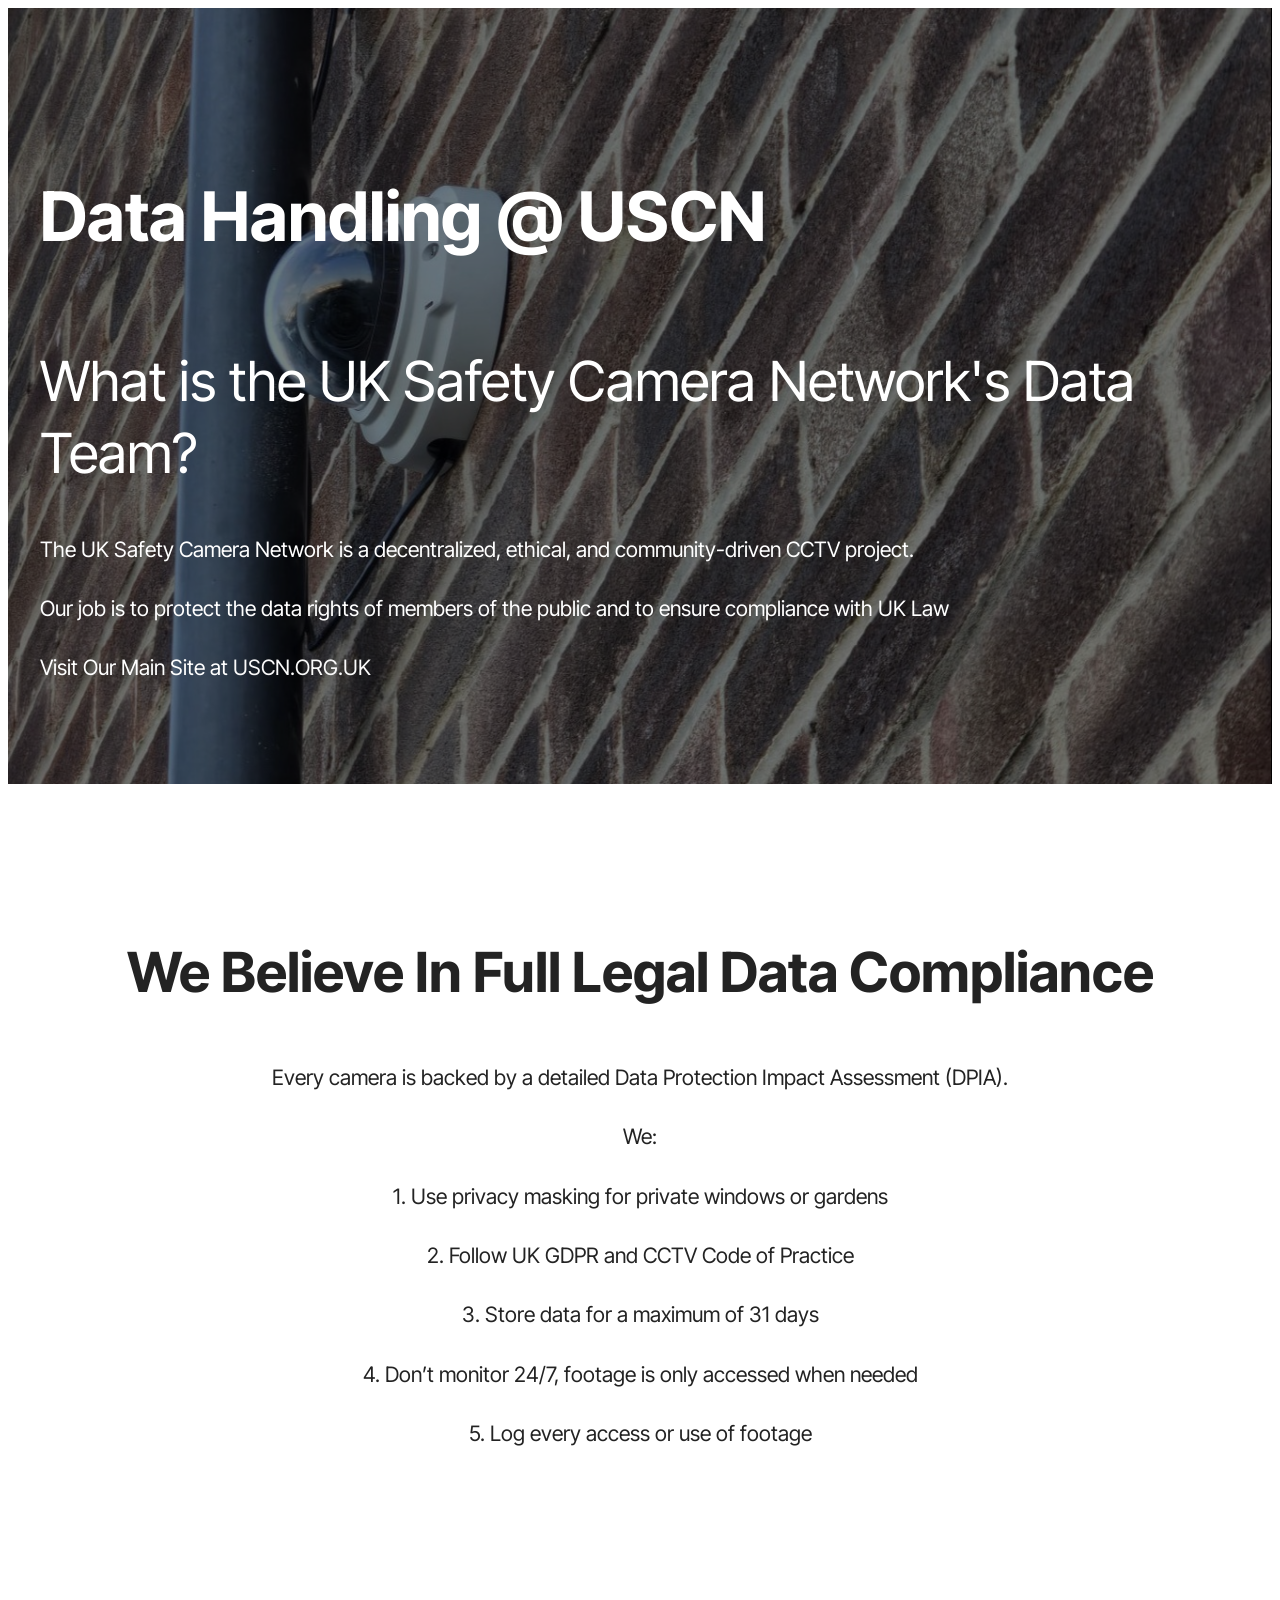
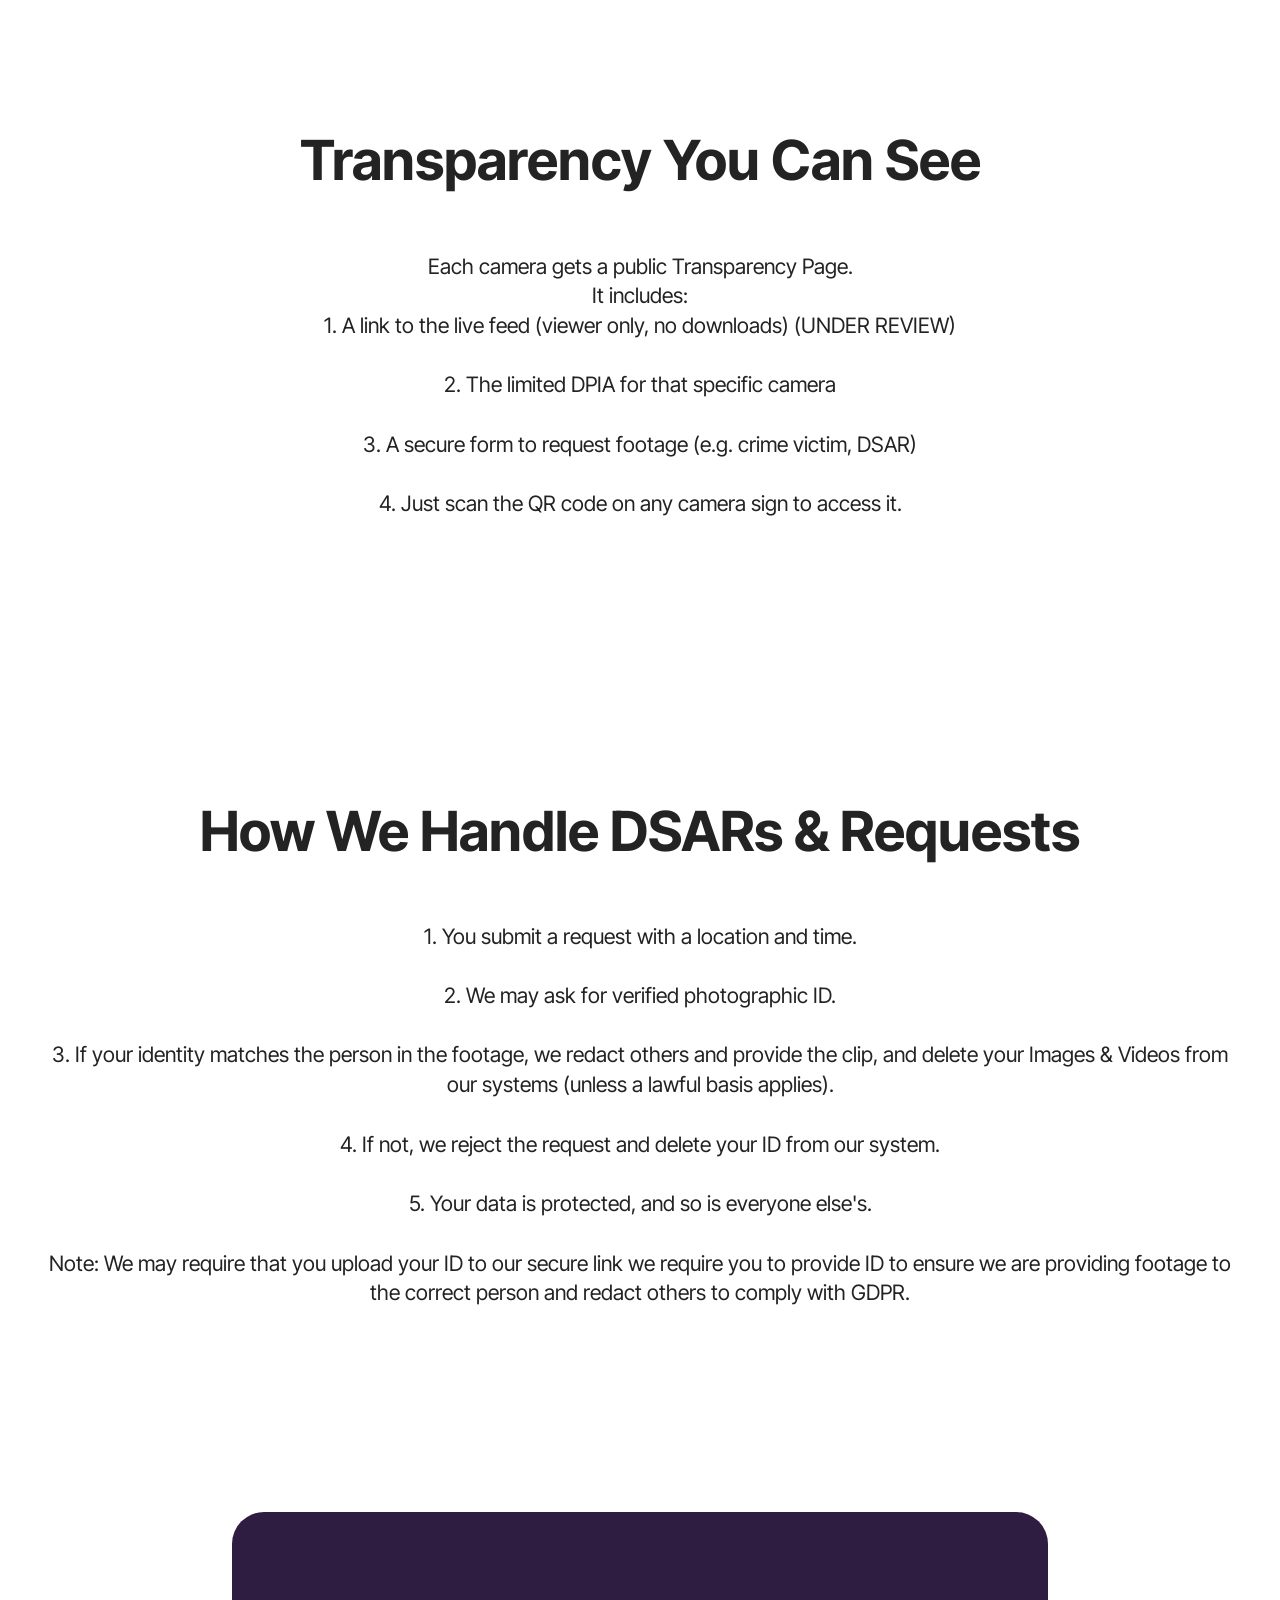
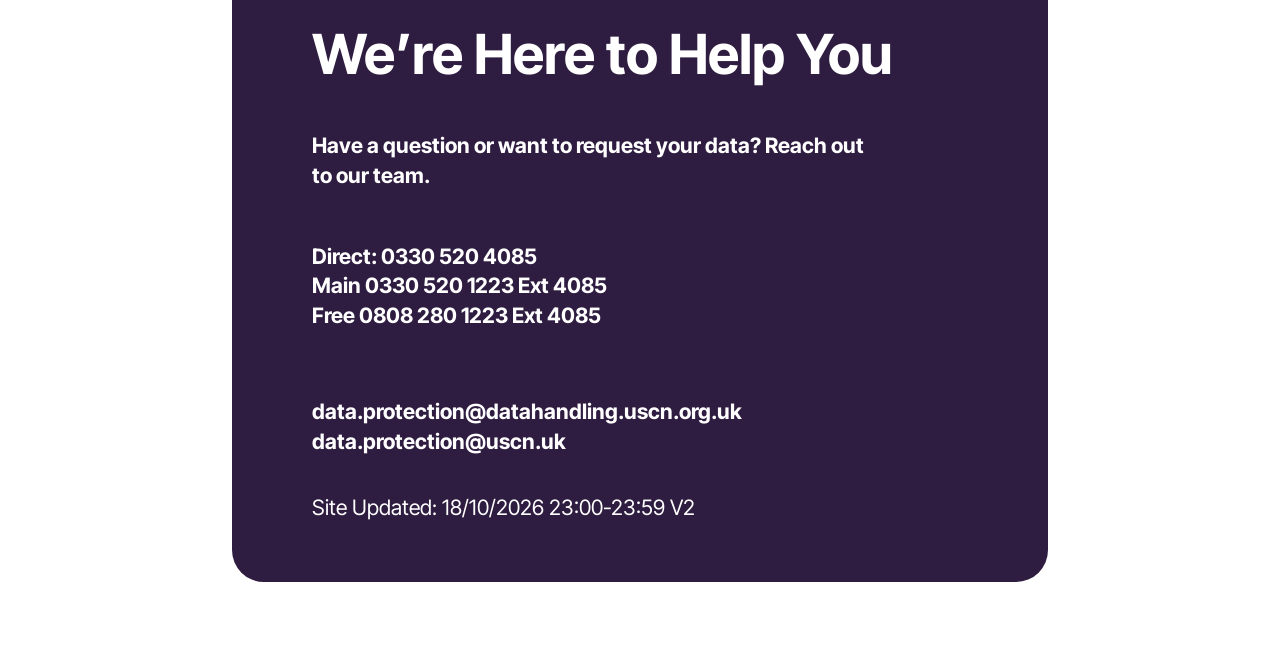
==== commit ee3e0fd4: "cd" ====
--- a/index.html
+++ b/index.html
@@ -1,28 +1,23 @@
 <!DOCTYPE html>
 <html  >
 <head>
-  <!-- Site made with Mobirise Website Builder v6.0.6, https://mobirise.com -->
+  
   <meta charset="UTF-8">
   <meta http-equiv="X-UA-Compatible" content="IE=edge">
-  <meta name="generator" content="Mobirise v6.0.6, mobirise.com">
-  <meta name="twitter:card" content="summary_large_image"/>
-  <meta name="twitter:image:src" content="assets/images/index-meta.jpg">
-  <meta property="og:image" content="assets/images/index-meta.jpg">
-  <meta name="twitter:title" content="UK Safety Camera Network | Free High Street Business CCTV (Greater London and Surrounding Areas)">
+  
   <meta name="viewport" content="width=device-width, initial-scale=1, minimum-scale=1">
-  <link rel="shortcut icon" href="assets/images/20250726-1911280-1.jpg" type="image/x-icon">
+  <link rel="shortcut icon" href="assets/images/logo5.png" type="image/x-icon">
   <meta name="description" content="">
   
   
-  <title>UK Safety Camera Network | Free High Street Business CCTV (Greater London and Surrounding Areas)</title>
+  <title>Home</title>
+  <link rel="stylesheet" href="assets/web/assets/mobirise-icons2/mobirise2.css">
   <link rel="stylesheet" href="assets/bootstrap/css/bootstrap.min.css">
-  <link rel="stylesheet" href="assets/bootstrap/css/bootstrap-grid.min.css">
-  <link rel="stylesheet" href="assets/bootstrap/css/bootstrap-reboot.min.css">
-  <link rel="stylesheet" href="assets/parallax/jarallax.css">
+  <link rel="stylesheet" href="assets/popup-overlay-plugin/style.css">
   <link rel="stylesheet" href="assets/theme/css/style.css">
-  <link rel="preload" href="https://fonts.googleapis.com/css?family=Inter+Tight:100,200,300,400,500,600,700,800,900,100i,200i,300i,400i,500i,600i,700i,800i,900i&display=swap" as="style" onload="this.onload=null;this.rel='stylesheet'">
-  <noscript><link rel="stylesheet" href="https://fonts.googleapis.com/css?family=Inter+Tight:100,200,300,400,500,600,700,800,900,100i,200i,300i,400i,500i,600i,700i,800i,900i&display=swap"></noscript>
-  <link rel="preload" as="style" href="assets/mobirise/css/mbr-additional.css?v=1eqLWP"><link rel="stylesheet" href="assets/mobirise/css/mbr-additional.css?v=1eqLWP" type="text/css">
+  <link rel="preload" href="https://fonts.googleapis.com/css2?family=Inter+Tight:wght@400;700&display=swap&display=swap" as="style" onload="this.onload=null;this.rel='stylesheet'">
+  <noscript><link rel="stylesheet" href="https://fonts.googleapis.com/css2?family=Inter+Tight:wght@400;700&display=swap&display=swap"></noscript>
+  <link rel="preload" as="style" href="assets/mobirise/css/mbr-additional.css?v=XqTEds"><link rel="stylesheet" href="assets/mobirise/css/mbr-additional.css?v=XqTEds" type="text/css">
 
   
   
@@ -30,179 +25,182 @@
 </head>
 <body>
   
-  <section data-bs-version="5.1" class="header16 cid-uSJE68zqBr mbr-fullscreen mbr-parallax-background" id="header17-0">
-  
-  
-  <div class="container-fluid">
-    <div class="row">
-      <div class="content-wrap col-12 col-md-12">
-        <h1 class="mbr-section-title mbr-fonts-style mbr-white mb-4 display-1"><strong><br></strong><br><strong>Data Handling At&nbsp; &nbsp;&nbsp;</strong><br><strong>The UK&nbsp; &nbsp;&nbsp;</strong><br><strong>Safety&nbsp; &nbsp;&nbsp;</strong><br><strong>Camera&nbsp; &nbsp;&nbsp;</strong><br><strong>Network&nbsp; &nbsp;&nbsp;</strong></h1>
-        
-        <p class="mbr-fonts-style mbr-text mbr-white mb-4 display-7"></p>
-        <div class="mbr-section-btn"><a class="btn btn-white-outline display-7" href="index.html#article07-4">Learn More</a></div>
-      </div>
-    </div>
-  </div>
-</section>
-
-<section data-bs-version="5.1" class="article07 cid-uSJV5Lzuai" id="article07-4">
-  
-
-  
-  
-  <div class="container">
-    <div class="row justify-content-center">
-      <div class="card col-md-12 col-lg-10">
-        <div class="card-wrapper">
-          <h3 class="card-title mbr-fonts-style mbr-white mt-3 mb-4 display-2"><strong>What is the UK Safety Camera Network's Data Team?</strong></h3>
-          <div class="row card-box align-left">
-            <div class="item features-without-image col-12">
-              <div class="item-wrapper">
-                
-                <p class="mbr-text mbr-fonts-style display-7">The UK Safety Camera Network is a decentralized, ethical, and community-driven CCTV project.<br><br>Our job is to protect the data rights of members of the public and to ensure compliance with UK Law<br><br><a href="https://uscn.uk" class="text-black">Visit Our Main Site at <strong>USCN.UK</strong>&nbsp;</a></p>
-              </div>
-            </div>
-            
-            
-            
-          </div>
-          
-        </div>
-      </div>
-    </div>
-  </div>
-</section>
-
-<section data-bs-version="5.1" class="article07 cid-uSLdhWmhX9" id="article07-9">
-  
-
-  
-  
-  <div class="container">
-    <div class="row justify-content-center">
-      <div class="card col-md-12 col-lg-10">
-        <div class="card-wrapper">
-          <h3 class="card-title mbr-fonts-style mbr-white mt-3 mb-4 display-2"><strong>We Believe In Full Legal Data Compliance</strong></h3>
-          <div class="row card-box align-left">
-            <div class="item features-without-image col-12">
-              <div class="item-wrapper">
-                
-                <p class="mbr-text mbr-fonts-style display-7">Every camera is backed by a detailed Data Protection Impact Assessment (DPIA).<br>We:<br><br>Use privacy masking for private windows or gardens<br><br>Follow UK GDPR and CCTV Code of Practice<br><br>Store data for a maximum of 31 days<br><br>Don’t monitor 24/7, footage is only accessed when needed<br><br>Log every access or use of footage<br></p>
-              </div>
-            </div>
-            
-            
-            
-          </div>
-          
-        </div>
-      </div>
-    </div>
-  </div>
-</section>
-
-<section data-bs-version="5.1" class="article07 cid-uSLdyEDXge" id="article07-a">
-  
-
-  
-  
-  <div class="container">
-    <div class="row justify-content-center">
-      <div class="card col-md-12 col-lg-10">
-        <div class="card-wrapper">
-          <h3 class="card-title mbr-fonts-style mbr-white mt-3 mb-4 display-2"><strong>Transparency You Can See</strong></h3>
-          <div class="row card-box align-left">
-            <div class="item features-without-image col-12">
-              <div class="item-wrapper">
-                
-                <p class="mbr-text mbr-fonts-style display-7">Each camera gets a public Transparency Page.<br>It includes:<br><br>A link to the live feed (viewer only, no downloads)<br><br>The full DPIA for that specific camera<br><br>A secure form to request footage (e.g. crime victim, DSAR)<br><br>Just scan the QR code on any camera sign to access it.<br></p>
-              </div>
-            </div>
-            
-            
-            
-          </div>
-          
-        </div>
-      </div>
-    </div>
-  </div>
-</section>
-
-<section data-bs-version="5.1" class="article07 cid-uSLee4tC0w" id="article07-d">
-  
-
-  
-  
-  <div class="container">
-    <div class="row justify-content-center">
-      <div class="card col-md-12 col-lg-10">
-        <div class="card-wrapper">
-          <h3 class="card-title mbr-fonts-style mbr-white mt-3 mb-4 display-2"><strong>How We Handle DSARs &amp; Requests</strong></h3>
-          <div class="row card-box align-left">
-            <div class="item features-without-image col-12">
-              <div class="item-wrapper">
-                
-                <p class="mbr-text mbr-fonts-style display-7">You submit a request with a location and time.<br><br>We ask for verified government ID.<br><br>If your identity matches the person in the footage, we redact others and provide the clip, and delete your ID from our systems.&nbsp;<br><br>If not, we reject the request and delete your ID from our system.<br><br>Your data is protected, and so is everyone else's.<br><br>Note: We require that you upload your ID to our secure link where you can verify it's been deleted - we&nbsp;require you to provide ID to ensure we are providing footage to the correct person and redact others to comply with GDPR.</p>
-              </div>
-            </div>
-            
-            
-            
-          </div>
-          
-        </div>
-      </div>
-    </div>
-  </div>
-</section>
-
-<section data-bs-version="5.1" class="contacts02 map1 cid-vplfXzKwrE" id="contacts02-2d">
-
-    
-
-    
-    <div class="container">
-        <div class="row justify-content-center">
-            <div class="col-12 content-head">
-                <div class="mbr-section-head mb-5">
-                    <h3 class="mbr-section-title mbr-fonts-style align-center mb-0 display-2">
-                        <strong>Contacts</strong>
-                    </h3>
-                    
-                </div>
-            </div>
-        </div>
-        <div class="row justify-content-center">
-            <div class="card col-12 col-md-12 col-lg-6">
+  <section data-bs-version="5.1" class="header5 cid-vyqYq5rILu" id="header5-0">
+
+    
+
+    
+    <div class="mbr-overlay" style="opacity: 0.5; background-color: rgb(0, 0, 0);"></div>
+
+    <div class="container">
+        <div class="row justify-content-end">
+            <div class="col-12 col-lg-7">
+                <h4 class="mbr-section-title mbr-fonts-style mbr-white mb-3 display-1"><strong>Data Handling @ USCN</strong><div><div><strong></strong></div></div></h4>
+                <h2 class="mbr-section-subtitle mbr-fonts-style mbr-white mb-3 display-2">What is the UK Safety Camera Network's Data Team?</h2>
+                <p class="mbr-text mbr-fonts-style mbr-white display-7">The UK Safety Camera Network is a decentralized, ethical, and community-driven CCTV project.
+<br>
+<br>Our job is to protect the data rights of members of the public and to ensure compliance with UK Law
+<br>
+<br>Visit Our Main Site at <a href="https://uscn.org.uk" class="text-white">USCN.ORG.UK</a></p>
+                
+            </div>
+        </div>
+    </div>
+</section>
+
+<section data-bs-version="5.1" class="article11 cid-vyqZyBUYtU" id="article11-2">
+    
+
+    
+    
+    <div class="container">
+        <div class="row justify-content-center">
+            <div class="title col-md-12 col-lg-10">
+                <h3 class="mbr-section-title mbr-fonts-style align-center mt-0 mb-0 display-2"><strong>We Believe In Full Legal Data Compliance</strong></h3>
+                <h4 class="mbr-section-subtitle align-center mbr-fonts-style mt-4 display-7">Every camera is backed by a detailed Data Protection Impact Assessment (DPIA).<br><br>
+<div>We:</div><br><div>
+</div><div>1. Use privacy masking for private windows or gardens</div><br><div>
+</div><div>2. Follow UK GDPR and CCTV Code of Practice</div><br><div>
+</div><div>3. Store data for a maximum of 31 days</div><br><div>
+</div><div>4. Don’t monitor 24/7, footage is only accessed when needed</div><br><div>
+</div><div>5. Log every access or use of footage</div><div>
+</div><div>
+</div><div>
+</div><div>
+</div><div>
+</div></h4>
+                
+            </div>
+        </div>
+    </div>
+</section>
+
+<section data-bs-version="5.1" class="article11 cid-vyqZSjh0p2" id="article11-3">
+    
+
+    
+    
+    <div class="container">
+        <div class="row justify-content-center">
+            <div class="title col-md-12 col-lg-10">
+                <h3 class="mbr-section-title mbr-fonts-style align-center mt-0 mb-0 display-2"><strong>Transparency You Can See</strong></h3>
+                <h4 class="mbr-section-subtitle align-center mbr-fonts-style mt-4 display-7">Each camera gets a public Transparency Page.
+<div>
+</div><div>
+</div><div>
+</div><div>
+</div><div>
+</div><div>It includes:
+</div><div>1. A link to the live feed (viewer only, no downloads) (UNDER REVIEW)</div><div><br></div><div>2. The limited DPIA for that specific camera</div><div><br></div><div>
+</div><div>3. A secure form to request footage (e.g. crime victim, DSAR)</div><br><div>
+</div><div>4. Just scan the QR code on any camera sign to access it.</div><div>
+</div><div>
+</div><div>
+</div><div>
+</div></h4>
+                
+            </div>
+        </div>
+    </div>
+</section>
+
+<section data-bs-version="5.1" class="article11 cid-vyr0tJxSTa" id="article11-4">
+    
+
+    
+    
+    <div class="container">
+        <div class="row justify-content-center">
+            <div class="title col-md-12 col-lg-10">
+                <h3 class="mbr-section-title mbr-fonts-style align-center mt-0 mb-0 display-2"><strong>How We Handle DSARs &amp; Requests</strong></h3>
+                <h4 class="mbr-section-subtitle align-center mbr-fonts-style mt-4 display-7">1. You submit a request with a location and time.
+<div>
+</div><div>
+</div><div>
+</div><div>
+</div><div>
+</div><div><br></div><div>2. We may ask for verified photographic ID.</div><br><div>
+</div><div>3. If your identity matches the person in the footage, we redact others and provide the clip, and delete your Images &amp; Videos from our systems (unless a lawful basis applies).</div><br><div> 
+</div><div>4. If not, we reject the request and delete your ID from our system.</div><br><div>
+</div><div>5. Your data is protected, and so is everyone else's.</div><br><div>
+</div><div>Note: We may require that you upload your ID to our secure link we require you to provide ID to ensure we are providing footage to the correct person and redact others to comply with GDPR.</div><div>
+</div><div>
+</div><div>
+</div><div>
+</div></h4>
+                
+            </div>
+        </div>
+    </div>
+</section>
+
+<section data-bs-version="5.1" class="contacts01 fantasym5 cid-vyr4lik0B9" id="contacts01-5">
+    
+
+    
+    
+
+    <div class="container">
+        <div class="row justify-content-center">
+            <div class="col-12 col-lg-11">
                 <div class="card-wrapper">
-                    <div class="text-wrapper">
-                        <h5 class="cardTitle mbr-fonts-style mb-2 display-5">
-                            <strong>Contact Us</strong>
-                        </h5>
-                        <ul class="list mbr-fonts-style display-7">
-                            <li class="mbr-text item-wrap">Phone: 01737 632482</li>
-                            <li class="mbr-text item-wrap">Main: 0330 520 2254 Ext 19062</li>
-                            <li class="mbr-text item-wrap">Email: data@datahandling.uscn.uk&nbsp;</li>
-                            <li class="mbr-text item-wrap">Working hours: 9:00AM - 6:00PM</li><li class="mbr-text item-wrap"><br></li><li class="mbr-text item-wrap">Data Protection Address: </li><li class="mbr-text item-wrap">UK SAFETY CAMERA NETWORK LTD</li><li class="mbr-text item-wrap">124 City Rd, </li><li class="mbr-text item-wrap">London </li><li class="mbr-text item-wrap"><br></li><li class="mbr-text item-wrap">EC1V 2NX</li>
-                        </ul>
+                    <div class="row justify-content-between">
+                        <div class="col-12 col-lg-7">
+                            <div class="title-wrapper">
+                                <h2 class="mbr-section-title mbr-fonts-style display-2">
+                                    <strong>We’re Here to Help You</strong></h2>
+                                <div class="text-wrapper">
+                                    <p class="mbr-text mbr-fonts-style display-4">
+                                        <strong>Have a question or want to request your data? Reach out to our
+                                            team</strong><strong>.</strong>
+                                    </p>
+                                </div>
+                            </div>
+                            <div class="items-wrapper">
+                                <div class="item-wrap">
+                                    <div class="address-wrap">
+                                        
+                                        <a href="#">
+                                            <p class="item-title card-wrap mbr-fonts-style display-4"><strong>Direct: 0330 520 4085</strong><br><strong>Main 0330 520 1223 Ext 4085</strong><br><strong>Free 0808 280 1223 Ext 4085<br></strong><strong><br></strong></p>
+                                        </a>
+                                    </div>
+                                </div>
+                                <div class="item-wrap">
+                                    <div class="address-wrap">
+                                        
+                                        <a href="#">
+                                            <p class="item-title card-wrap mbr-fonts-style display-4"><strong>data.protection@datahandling.uscn.org.uk</strong><br><strong>data.protection@uscn.uk</strong></p>
+                                        </a>
+                                    </div>
+                                </div>
+                                <div class="item-wrap">
+                                    <div class="address-wrap">
+                                        
+                                        <a href="#">
+                                            <p class="item-title card-wrap mbr-fonts-style display-4">Site Updated: 18/10/2026 23:00-23:59 V2</p>
+                                        </a>
+                                    </div>
+                                </div>
+                            </div>
+                        </div>
+                        <div class="col-12 col-lg-5">
+                            <div class="image-wrapper">
+                                <img src="assets/images/20261013-170107-2000x1500.jpeg" alt="Axis USCN CCTV Dome Image">
+                            </div>
+                        </div>
                     </div>
                 </div>
             </div>
-            <div class="map-wrapper col-md-12 col-lg-6">
-                <div class="google-map"><iframe frameborder="0" style="border:0" src="https://www.google.com/maps/embed?pb=!1m18!1m12!1m3!1d2482.235427548702!2d-0.09124732300582984!3d51.527241609253174!2m3!1f0!2f0!3f0!3m2!1i1024!2i768!4f13.1!3m3!1m2!1s0x48761ca671a6cfb1%3A0x382927fb9ac5269b!2s124%20City%20Rd%2C%20London%20EC1V%202NX!5e0!3m2!1sen!2suk!4v1783962421821!5m2!1sen!2suk" allowfullscreen=""></iframe></div>
-            </div>
-        </div>
-    </div>
-</section>
-
-<script src="assets/bootstrap/js/bootstrap.bundle.min.js"></script>  <script src="assets/parallax/jarallax.js"></script>  
-
-<script src="assets/smoothscroll/smooth-scroll.js"></script>  
-
-<script src="assets/ytplayer/index.js"></script>
-
-<script src="assets/theme/js/script.js"></script>  
+        </div>
+    </div>
+</section>
+
+
+<script src="assets/bootstrap/js/bootstrap.bundle.min.js"></script>
+  <script src="assets/smoothscroll/smooth-scroll.js"></script>
+  <script src="assets/ytplayer/index.js"></script>
+  <script src="assets/theme/js/script.js"></script>
+  
   
   
 </body>
--- a/assets/web/assets/mobirise-icons2/mobirise2.css
+++ b/assets/web/assets/mobirise-icons2/mobirise2.css
@@ -0,0 +1,499 @@
+@font-face {
+  font-family: 'Moririse2';
+  font-display: swap;
+  src:  url('mobirise2.eot?f2bix4');
+  src:  url('mobirise2.eot?f2bix4#iefix') format('embedded-opentype'),
+    url('mobirise2.woff2?f2bix4') format('woff2'),
+    url('mobirise2.woff?f2bix4') format('woff'),
+    url('mobirise2.ttf?f2bix4') format('truetype'),
+    url('mobirise2.svg?f2bix4#mobirise2') format('svg');
+  font-weight: normal;
+  font-style: normal;
+}
+
+[class^="mobi-"], [class*=" mobi-"] {
+  /* use !important to prevent issues with browser extensions that change fonts */
+  font-family: 'Moririse2' !important;
+  speak: none;
+  font-style: normal;
+  font-weight: normal;
+  font-variant: normal;
+  text-transform: none;
+  line-height: 1;
+
+  /* Better Font Rendering =========== */
+  -webkit-font-smoothing: antialiased;
+  -moz-osx-font-smoothing: grayscale;
+}
+
+.mobi-mbri-add-submenu:before {
+  content: "\e900";
+}
+.mobi-mbri-alert:before {
+  content: "\e901";
+}
+.mobi-mbri-align-center:before {
+  content: "\e902";
+}
+.mobi-mbri-align-justify:before {
+  content: "\e903";
+}
+.mobi-mbri-align-left:before {
+  content: "\e904";
+}
+.mobi-mbri-align-right:before {
+  content: "\e905";
+}
+.mobi-mbri-android:before {
+  content: "\e906";
+}
+.mobi-mbri-apple:before {
+  content: "\e907";
+}
+.mobi-mbri-arrow-down:before {
+  content: "\e908";
+}
+.mobi-mbri-arrow-next:before {
+  content: "\e909";
+}
+.mobi-mbri-arrow-prev:before {
+  content: "\e90a";
+}
+.mobi-mbri-arrow-up:before {
+  content: "\e90b";
+}
+.mobi-mbri-bold:before {
+  content: "\e90c";
+}
+.mobi-mbri-bookmark:before {
+  content: "\e90d";
+}
+.mobi-mbri-bootstrap:before {
+  content: "\e90e";
+}
+.mobi-mbri-briefcase:before {
+  content: "\e90f";
+}
+.mobi-mbri-browse:before {
+  content: "\e910";
+}
+.mobi-mbri-bulleted-list:before {
+  content: "\e911";
+}
+.mobi-mbri-calendar:before {
+  content: "\e912";
+}
+.mobi-mbri-camera:before {
+  content: "\e913";
+}
+.mobi-mbri-cart-add:before {
+  content: "\e914";
+}
+.mobi-mbri-cart-full:before {
+  content: "\e915";
+}
+.mobi-mbri-cash:before {
+  content: "\e916";
+}
+.mobi-mbri-change-style:before {
+  content: "\e917";
+}
+.mobi-mbri-chat:before {
+  content: "\e918";
+}
+.mobi-mbri-clock:before {
+  content: "\e919";
+}
+.mobi-mbri-close:before {
+  content: "\e91a";
+}
+.mobi-mbri-cloud:before {
+  content: "\e91b";
+}
+.mobi-mbri-code:before {
+  content: "\e91c";
+}
+.mobi-mbri-contact-form:before {
+  content: "\e91d";
+}
+.mobi-mbri-credit-card:before {
+  content: "\e91e";
+}
+.mobi-mbri-cursor-click:before {
+  content: "\e91f";
+}
+.mobi-mbri-cust-feedback:before {
+  content: "\e920";
+}
+.mobi-mbri-database:before {
+  content: "\e921";
+}
+.mobi-mbri-delivery:before {
+  content: "\e922";
+}
+.mobi-mbri-desktop:before {
+  content: "\e923";
+}
+.mobi-mbri-devices:before {
+  content: "\e924";
+}
+.mobi-mbri-down:before {
+  content: "\e925";
+}
+.mobi-mbri-download-2:before {
+  content: "\e926";
+}
+.mobi-mbri-download:before {
+  content: "\e927";
+}
+.mobi-mbri-drag-n-drop-2:before {
+  content: "\e928";
+}
+.mobi-mbri-drag-n-drop:before {
+  content: "\e929";
+}
+.mobi-mbri-edit-2:before {
+  content: "\e92a";
+}
+.mobi-mbri-edit:before {
+  content: "\e92b";
+}
+.mobi-mbri-error:before {
+  content: "\e92c";
+}
+.mobi-mbri-extension:before {
+  content: "\e92d";
+}
+.mobi-mbri-features:before {
+  content: "\e92e";
+}
+.mobi-mbri-file:before {
+  content: "\e92f";
+}
+.mobi-mbri-flag:before {
+  content: "\e930";
+}
+.mobi-mbri-folder:before {
+  content: "\e931";
+}
+.mobi-mbri-gift:before {
+  content: "\e932";
+}
+.mobi-mbri-github:before {
+  content: "\e933";
+}
+.mobi-mbri-globe-2:before {
+  content: "\e934";
+}
+.mobi-mbri-globe:before {
+  content: "\e935";
+}
+.mobi-mbri-growing-chart:before {
+  content: "\e936";
+}
+.mobi-mbri-hearth:before {
+  content: "\e937";
+}
+.mobi-mbri-help:before {
+  content: "\e938";
+}
+.mobi-mbri-home:before {
+  content: "\e939";
+}
+.mobi-mbri-hot-cup:before {
+  content: "\e93a";
+}
+.mobi-mbri-idea:before {
+  content: "\e93b";
+}
+.mobi-mbri-image-gallery:before {
+  content: "\e93c";
+}
+.mobi-mbri-image-slider:before {
+  content: "\e93d";
+}
+.mobi-mbri-info:before {
+  content: "\e93e";
+}
+.mobi-mbri-italic:before {
+  content: "\e93f";
+}
+.mobi-mbri-key:before {
+  content: "\e940";
+}
+.mobi-mbri-laptop:before {
+  content: "\e941";
+}
+.mobi-mbri-layers:before {
+  content: "\e942";
+}
+.mobi-mbri-left-right:before {
+  content: "\e943";
+}
+.mobi-mbri-left:before {
+  content: "\e944";
+}
+.mobi-mbri-letter:before {
+  content: "\e945";
+}
+.mobi-mbri-like:before {
+  content: "\e946";
+}
+.mobi-mbri-link:before {
+  content: "\e947";
+}
+.mobi-mbri-lock:before {
+  content: "\e948";
+}
+.mobi-mbri-login:before {
+  content: "\e949";
+}
+.mobi-mbri-logout:before {
+  content: "\e94a";
+}
+.mobi-mbri-magic-stick:before {
+  content: "\e94b";
+}
+.mobi-mbri-map-pin:before {
+  content: "\e94c";
+}
+.mobi-mbri-menu:before {
+  content: "\e94d";
+}
+.mobi-mbri-mobile-2:before {
+  content: "\e94e";
+}
+.mobi-mbri-mobile-horizontal:before {
+  content: "\e94f";
+}
+.mobi-mbri-mobile:before {
+  content: "\e950";
+}
+.mobi-mbri-mobirise:before {
+  content: "\e951";
+}
+.mobi-mbri-more-horizontal:before {
+  content: "\e952";
+}
+.mobi-mbri-more-vertical:before {
+  content: "\e953";
+}
+.mobi-mbri-music:before {
+  content: "\e954";
+}
+.mobi-mbri-new-file:before {
+  content: "\e955";
+}
+.mobi-mbri-numbered-list:before {
+  content: "\e956";
+}
+.mobi-mbri-opened-folder:before {
+  content: "\e957";
+}
+.mobi-mbri-pages:before {
+  content: "\e958";
+}
+.mobi-mbri-paper-plane:before {
+  content: "\e959";
+}
+.mobi-mbri-paperclip:before {
+  content: "\e95a";
+}
+.mobi-mbri-phone:before {
+  content: "\e95b";
+}
+.mobi-mbri-photo:before {
+  content: "\e95c";
+}
+.mobi-mbri-photos:before {
+  content: "\e95d";
+}
+.mobi-mbri-pin:before {
+  content: "\e95e";
+}
+.mobi-mbri-play:before {
+  content: "\e95f";
+}
+.mobi-mbri-plus:before {
+  content: "\e960";
+}
+.mobi-mbri-preview:before {
+  content: "\e961";
+}
+.mobi-mbri-print:before {
+  content: "\e962";
+}
+.mobi-mbri-protect:before {
+  content: "\e963";
+}
+.mobi-mbri-question:before {
+  content: "\e964";
+}
+.mobi-mbri-quote-left:before {
+  content: "\e965";
+}
+.mobi-mbri-quote-right:before {
+  content: "\e966";
+}
+.mobi-mbri-redo:before {
+  content: "\e967";
+}
+.mobi-mbri-refresh:before {
+  content: "\e968";
+}
+.mobi-mbri-responsive-2:before {
+  content: "\e969";
+}
+.mobi-mbri-responsive:before {
+  content: "\e96a";
+}
+.mobi-mbri-right:before {
+  content: "\e96b";
+}
+.mobi-mbri-rocket:before {
+  content: "\e96c";
+}
+.mobi-mbri-sad-face:before {
+  content: "\e96d";
+}
+.mobi-mbri-sale:before {
+  content: "\e96e";
+}
+.mobi-mbri-save:before {
+  content: "\e96f";
+}
+.mobi-mbri-search:before {
+  content: "\e970";
+}
+.mobi-mbri-setting-2:before {
+  content: "\e971";
+}
+.mobi-mbri-setting-3:before {
+  content: "\e972";
+}
+.mobi-mbri-setting:before {
+  content: "\e973";
+}
+.mobi-mbri-share:before {
+  content: "\e974";
+}
+.mobi-mbri-shopping-bag:before {
+  content: "\e975";
+}
+.mobi-mbri-shopping-basket:before {
+  content: "\e976";
+}
+.mobi-mbri-shopping-cart:before {
+  content: "\e977";
+}
+.mobi-mbri-sites:before {
+  content: "\e978";
+}
+.mobi-mbri-smile-face:before {
+  content: "\e979";
+}
+.mobi-mbri-speed:before {
+  content: "\e97a";
+}
+.mobi-mbri-star:before {
+  content: "\e97b";
+}
+.mobi-mbri-success:before {
+  content: "\e97c";
+}
+.mobi-mbri-sun:before {
+  content: "\e97d";
+}
+.mobi-mbri-sun2:before {
+  content: "\e97e";
+}
+.mobi-mbri-tablet-vertical:before {
+  content: "\e97f";
+}
+.mobi-mbri-tablet:before {
+  content: "\e980";
+}
+.mobi-mbri-target:before {
+  content: "\e981";
+}
+.mobi-mbri-timer:before {
+  content: "\e982";
+}
+.mobi-mbri-to-ftp:before {
+  content: "\e983";
+}
+.mobi-mbri-to-local-drive:before {
+  content: "\e984";
+}
+.mobi-mbri-touch-swipe:before {
+  content: "\e985";
+}
+.mobi-mbri-touch:before {
+  content: "\e986";
+}
+.mobi-mbri-trash:before {
+  content: "\e987";
+}
+.mobi-mbri-underline:before {
+  content: "\e988";
+}
+.mobi-mbri-undo:before {
+  content: "\e989";
+}
+.mobi-mbri-unlink:before {
+  content: "\e98a";
+}
+.mobi-mbri-unlock:before {
+  content: "\e98b";
+}
+.mobi-mbri-up-down:before {
+  content: "\e98c";
+}
+.mobi-mbri-up:before {
+  content: "\e98d";
+}
+.mobi-mbri-update:before {
+  content: "\e98e";
+}
+.mobi-mbri-upload-2:before {
+  content: "\e98f";
+}
+.mobi-mbri-upload:before {
+  content: "\e990";
+}
+.mobi-mbri-user-2:before {
+  content: "\e991";
+}
+.mobi-mbri-user:before {
+  content: "\e992";
+}
+.mobi-mbri-users:before {
+  content: "\e993";
+}
+.mobi-mbri-video-play:before {
+  content: "\e994";
+}
+.mobi-mbri-video:before {
+  content: "\e995";
+}
+.mobi-mbri-watch:before {
+  content: "\e996";
+}
+.mobi-mbri-website-theme-2:before {
+  content: "\e997";
+}
+.mobi-mbri-website-theme:before {
+  content: "\e998";
+}
+.mobi-mbri-wifi:before {
+  content: "\e999";
+}
+.mobi-mbri-windows:before {
+  content: "\e99a";
+}
+.mobi-mbri-zoom-in:before {
+  content: "\e99b";
+}
+.mobi-mbri-zoom-out:before {
+  content: "\e99c";
+}
--- a/assets/popup-overlay-plugin/style.css
+++ b/assets/popup-overlay-plugin/style.css
@@ -0,0 +1,3 @@
+html.is-builder .modal-backdrop.show {
+    display: none !important;
+}
--- a/assets/theme/css/style.css
+++ b/assets/theme/css/style.css
@@ -0,0 +1,958 @@
+@charset "UTF-8";
+section {
+  background-color: #ffffff;
+}
+
+body {
+  font-style: normal;
+  line-height: 1.5;
+  font-weight: 400;
+  color: #232323;
+  position: relative;
+}
+
+button {
+  background-color: transparent;
+  border-color: transparent;
+}
+
+.embla__button,
+.carousel-control {
+  background-color: #edefea !important;
+  opacity: 0.8 !important;
+  color: #464845 !important;
+  border-color: #edefea !important;
+}
+
+.carousel .close,
+.modalWindow .close {
+  background-color: #edefea !important;
+  color: #464845 !important;
+  border-color: #edefea !important;
+  opacity: 0.8 !important;
+}
+
+.carousel .close:hover,
+.modalWindow .close:hover {
+  opacity: 1 !important;
+}
+
+.carousel-indicators li {
+  background-color: #edefea !important;
+  border: 2px solid #464845 !important;
+}
+
+.carousel-indicators li:hover,
+.carousel-indicators li:active {
+  opacity: 0.8 !important;
+}
+
+.embla__button:hover,
+.carousel-control:hover {
+  background-color: #edefea !important;
+  opacity: 1 !important;
+}
+
+.modalWindow-video-container {
+  height: 80%;
+}
+
+section,
+.container,
+.container-fluid {
+  position: relative;
+  word-wrap: break-word;
+}
+
+a.mbr-iconfont:hover {
+  text-decoration: none;
+}
+
+.article .lead p,
+.article .lead ul,
+.article .lead ol,
+.article .lead pre,
+.article .lead blockquote {
+  margin-bottom: 0;
+}
+
+a {
+  font-style: normal;
+  font-weight: 400;
+  cursor: pointer;
+}
+a, a:hover {
+  text-decoration: none;
+}
+
+.mbr-section-title {
+  font-style: normal;
+  line-height: 1.3;
+}
+
+.mbr-section-subtitle {
+  line-height: 1.3;
+}
+
+.mbr-text {
+  font-style: normal;
+  line-height: 1.7;
+}
+
+h1,
+h2,
+h3,
+h4,
+h5,
+h6,
+.display-1,
+.display-2,
+.display-4,
+.display-5,
+.display-7,
+span,
+p,
+a {
+  line-height: 1;
+  word-break: break-word;
+  word-wrap: break-word;
+  font-weight: 400;
+}
+
+b,
+strong {
+  font-weight: bold;
+}
+
+input:-webkit-autofill, input:-webkit-autofill:hover, input:-webkit-autofill:focus, input:-webkit-autofill:active {
+  transition-delay: 9999s;
+  -webkit-transition-property: background-color, color;
+  transition-property: background-color, color;
+}
+
+textarea[type=hidden] {
+  display: none;
+}
+
+section {
+  background-position: 50% 50%;
+  background-repeat: no-repeat;
+  background-size: cover;
+}
+section .mbr-background-video,
+section .mbr-background-video-preview {
+  position: absolute;
+  bottom: 0;
+  left: 0;
+  right: 0;
+  top: 0;
+}
+
+.hidden {
+  visibility: hidden;
+}
+
+.mbr-z-index20 {
+  z-index: 20;
+}
+
+/*! Base colors */
+.mbr-white {
+  color: #ffffff;
+}
+
+.mbr-black {
+  color: #111111;
+}
+
+.mbr-bg-white {
+  background-color: #ffffff;
+}
+
+.mbr-bg-black {
+  background-color: #000000;
+}
+
+/*! Text-aligns */
+.align-left {
+  text-align: left;
+}
+
+.align-center {
+  text-align: center;
+}
+
+.align-right {
+  text-align: right;
+}
+
+/*! Font-weight  */
+.mbr-light {
+  font-weight: 300;
+}
+
+.mbr-regular {
+  font-weight: 400;
+}
+
+.mbr-semibold {
+  font-weight: 500;
+}
+
+.mbr-bold {
+  font-weight: 700;
+}
+
+/*! Media  */
+.media-content {
+  flex-basis: 100%;
+}
+
+.media-container-row {
+  display: flex;
+  flex-direction: row;
+  flex-wrap: wrap;
+  justify-content: center;
+  align-content: center;
+  align-items: start;
+}
+.media-container-row .media-size-item {
+  width: 400px;
+}
+
+.media-container-column {
+  display: flex;
+  flex-direction: column;
+  flex-wrap: wrap;
+  justify-content: center;
+  align-content: center;
+  align-items: stretch;
+}
+.media-container-column > * {
+  width: 100%;
+}
+
+@media (min-width: 992px) {
+  .media-container-row {
+    flex-wrap: nowrap;
+  }
+}
+figure {
+  margin-bottom: 0;
+  overflow: hidden;
+}
+
+figure[mbr-media-size] {
+  transition: width 0.1s;
+}
+
+img,
+iframe {
+  display: block;
+  width: 100%;
+}
+
+.card {
+  background-color: transparent;
+  border: none;
+}
+
+.card-box {
+  width: 100%;
+}
+
+.card-img {
+  text-align: center;
+  flex-shrink: 0;
+  -webkit-flex-shrink: 0;
+}
+
+.media {
+  max-width: 100%;
+  margin: 0 auto;
+}
+
+.mbr-figure {
+  align-self: center;
+}
+
+.media-container > div {
+  max-width: 100%;
+}
+
+.mbr-figure img,
+.card-img img {
+  width: 100%;
+}
+
+@media (max-width: 991px) {
+  .media-size-item {
+    width: auto !important;
+  }
+  .media {
+    width: auto;
+  }
+  .mbr-figure {
+    width: 100% !important;
+  }
+}
+/*! Buttons */
+.mbr-section-btn {
+  margin-left: -0.6rem;
+  margin-right: -0.6rem;
+  font-size: 0;
+}
+
+.btn {
+  font-weight: 600;
+  border-width: 1px;
+  font-style: normal;
+  margin: 0.6rem 0.6rem;
+  white-space: normal;
+  transition: all 0.2s ease-in-out;
+  display: inline-flex;
+  align-items: center;
+  justify-content: center;
+  word-break: break-word;
+}
+
+.btn-sm {
+  font-weight: 600;
+  letter-spacing: 0px;
+  transition: all 0.3s ease-in-out;
+}
+
+.btn-md {
+  font-weight: 600;
+  letter-spacing: 0px;
+  transition: all 0.3s ease-in-out;
+}
+
+.btn-lg {
+  font-weight: 600;
+  letter-spacing: 0px;
+  transition: all 0.3s ease-in-out;
+}
+
+.btn-form {
+  margin: 0;
+}
+.btn-form:hover {
+  cursor: pointer;
+}
+
+nav .mbr-section-btn {
+  margin-left: 0rem;
+  margin-right: 0rem;
+}
+
+/*! Btn icon margin */
+.btn .mbr-iconfont,
+.btn.btn-sm .mbr-iconfont {
+  order: 1;
+  cursor: pointer;
+  margin-left: 0.5rem;
+  vertical-align: sub;
+}
+
+.btn.btn-md .mbr-iconfont,
+.btn.btn-md .mbr-iconfont {
+  margin-left: 0.8rem;
+}
+
+.mbr-regular {
+  font-weight: 400;
+}
+
+.mbr-semibold {
+  font-weight: 500;
+}
+
+.mbr-bold {
+  font-weight: 700;
+}
+
+[type=submit] {
+  -webkit-appearance: none;
+}
+
+/*! Full-screen */
+.mbr-fullscreen .mbr-overlay {
+  min-height: 100vh;
+}
+
+.mbr-fullscreen {
+  display: flex;
+  display: -moz-flex;
+  display: -ms-flex;
+  display: -o-flex;
+  align-items: center;
+  min-height: 100vh;
+  padding-top: 3rem;
+  padding-bottom: 3rem;
+}
+
+/*! Map */
+.map {
+  height: 25rem;
+  position: relative;
+}
+.map iframe {
+  width: 100%;
+  height: 100%;
+}
+
+/*! Scroll to top arrow */
+.mbr-arrow-up {
+  bottom: 25px;
+  right: 90px;
+  position: fixed;
+  text-align: right;
+  z-index: 5000;
+  color: #ffffff;
+  font-size: 22px;
+}
+
+.mbr-arrow-up a {
+  background: rgba(0, 0, 0, 0.2);
+  border-radius: 50%;
+  color: #fff;
+  display: inline-block;
+  height: 60px;
+  width: 60px;
+  border: 2px solid #fff;
+  outline-style: none !important;
+  position: relative;
+  text-decoration: none;
+  transition: all 0.3s ease-in-out;
+  cursor: pointer;
+  text-align: center;
+}
+.mbr-arrow-up a:hover {
+  background-color: rgba(0, 0, 0, 0.4);
+}
+.mbr-arrow-up a i {
+  line-height: 60px;
+}
+
+.mbr-arrow-up-icon {
+  display: block;
+  color: #fff;
+}
+
+.mbr-arrow-up-icon::before {
+  content: "›";
+  display: inline-block;
+  font-family: serif;
+  font-size: 22px;
+  line-height: 1;
+  font-style: normal;
+  position: relative;
+  top: 6px;
+  left: -4px;
+  transform: rotate(-90deg);
+}
+
+/*! Arrow Down */
+.mbr-arrow {
+  position: absolute;
+  bottom: 45px;
+  left: 50%;
+  width: 60px;
+  height: 60px;
+  cursor: pointer;
+  background-color: rgba(80, 80, 80, 0.5);
+  border-radius: 50%;
+  transform: translateX(-50%);
+}
+@media (max-width: 767px) {
+  .mbr-arrow {
+    display: none;
+  }
+}
+.mbr-arrow > a {
+  display: inline-block;
+  text-decoration: none;
+  outline-style: none;
+  animation: arrowdown 1.7s ease-in-out infinite;
+  color: #ffffff;
+}
+.mbr-arrow > a > i {
+  position: absolute;
+  top: -2px;
+  left: 15px;
+  font-size: 2rem;
+}
+
+#scrollToTop a i::before {
+  content: "";
+  position: absolute;
+  display: block;
+  border-bottom: 2.5px solid #fff;
+  border-left: 2.5px solid #fff;
+  width: 27.8%;
+  height: 27.8%;
+  left: 50%;
+  top: 51%;
+  transform: translateY(-30%) translateX(-50%) rotate(135deg);
+}
+
+@keyframes arrowdown {
+  0% {
+    transform: translateY(0px);
+  }
+  50% {
+    transform: translateY(-5px);
+  }
+  100% {
+    transform: translateY(0px);
+  }
+}
+@media (max-width: 500px) {
+  .mbr-arrow-up {
+    left: 0;
+    right: 0;
+    text-align: center;
+  }
+}
+/*Gradients animation*/
+@keyframes gradient-animation {
+  from {
+    background-position: 0% 100%;
+    animation-timing-function: ease-in-out;
+  }
+  to {
+    background-position: 100% 0%;
+    animation-timing-function: ease-in-out;
+  }
+}
+.bg-gradient {
+  background-size: 200% 200%;
+  animation: gradient-animation 5s infinite alternate;
+  -webkit-animation: gradient-animation 5s infinite alternate;
+}
+
+.menu .navbar-brand {
+  display: -webkit-flex;
+}
+.menu .navbar-brand span {
+  display: flex;
+  display: -webkit-flex;
+}
+.menu .navbar-brand .navbar-caption-wrap {
+  display: -webkit-flex;
+}
+.menu .navbar-brand .navbar-logo img {
+  display: -webkit-flex;
+  width: auto;
+}
+@media (min-width: 768px) and (max-width: 991px) {
+  .menu .navbar-toggleable-sm .navbar-nav {
+    display: -ms-flexbox;
+  }
+}
+@media (max-width: 991px) {
+  .menu .navbar-collapse {
+    max-height: 93.5vh;
+  }
+  .menu .navbar-collapse.show {
+    overflow: auto;
+  }
+}
+@media (min-width: 992px) {
+  .menu .navbar-nav.nav-dropdown {
+    display: -webkit-flex;
+  }
+  .menu .navbar-toggleable-sm .navbar-collapse {
+    display: -webkit-flex !important;
+  }
+  .menu .collapsed .navbar-collapse {
+    max-height: 93.5vh;
+  }
+  .menu .collapsed .navbar-collapse.show {
+    overflow: auto;
+  }
+}
+@media (max-width: 767px) {
+  .menu .navbar-collapse {
+    max-height: 80vh;
+  }
+}
+
+.nav-link .mbr-iconfont {
+  margin-right: 0.5rem;
+}
+
+.navbar {
+  display: -webkit-flex;
+  -webkit-flex-wrap: wrap;
+  -webkit-align-items: center;
+  -webkit-justify-content: space-between;
+}
+
+.navbar-collapse {
+  -webkit-flex-basis: 100%;
+  -webkit-flex-grow: 1;
+  -webkit-align-items: center;
+}
+
+.nav-dropdown .link {
+  padding: 0.667em 1.667em !important;
+  margin: 0 !important;
+}
+
+.nav {
+  display: -webkit-flex;
+  -webkit-flex-wrap: wrap;
+}
+
+.row {
+  display: -webkit-flex;
+  -webkit-flex-wrap: wrap;
+}
+
+.justify-content-center {
+  -webkit-justify-content: center;
+}
+
+.form-inline {
+  display: -webkit-flex;
+}
+
+.card-wrapper {
+  -webkit-flex: 1;
+}
+
+.carousel-control {
+  z-index: 10;
+  display: -webkit-flex;
+}
+
+.carousel-controls {
+  display: -webkit-flex;
+}
+
+.media {
+  display: -webkit-flex;
+}
+
+.form-group:focus {
+  outline: none;
+}
+
+.jq-selectbox__select {
+  padding: 7px 0;
+  position: relative;
+}
+
+.jq-selectbox__dropdown {
+  overflow: hidden;
+  border-radius: 10px;
+  position: absolute;
+  top: 100%;
+  left: 0 !important;
+  width: 100% !important;
+}
+
+.jq-selectbox__trigger-arrow {
+  right: 0;
+  transform: translateY(-50%);
+}
+
+.jq-selectbox li {
+  padding: 1.07em 0.5em;
+}
+
+input[type=range] {
+  padding-left: 0 !important;
+  padding-right: 0 !important;
+}
+
+.modal-dialog,
+.modal-content {
+  height: 100%;
+}
+
+.modal-dialog .carousel-inner {
+  height: calc(100vh - 1.75rem);
+}
+@media (max-width: 575px) {
+  .modal-dialog .carousel-inner {
+    height: calc(100vh - 1rem);
+  }
+}
+
+.carousel-item {
+  text-align: center;
+}
+
+.carousel-item img {
+  margin: auto;
+}
+
+.navbar-toggler {
+  align-self: flex-start;
+  padding: 0.25rem 0.75rem;
+  font-size: 1.25rem;
+  line-height: 1;
+  background: transparent;
+  border: 1px solid transparent;
+  border-radius: 0.25rem;
+}
+
+.navbar-toggler:focus,
+.navbar-toggler:hover {
+  text-decoration: none;
+  box-shadow: none;
+}
+
+.navbar-toggler-icon {
+  display: inline-block;
+  width: 1.5em;
+  height: 1.5em;
+  vertical-align: middle;
+  content: "";
+  background: no-repeat center center;
+  background-size: 100% 100%;
+}
+
+.navbar-toggler-left {
+  position: absolute;
+  left: 1rem;
+}
+
+.navbar-toggler-right {
+  position: absolute;
+  right: 1rem;
+}
+
+.card-img {
+  width: auto;
+}
+
+.menu .navbar.collapsed:not(.beta-menu) {
+  flex-direction: column;
+}
+
+.carousel-item.active,
+.carousel-item-next,
+.carousel-item-prev {
+  display: flex;
+}
+
+.note-air-layout .dropup .dropdown-menu,
+.note-air-layout .navbar-fixed-bottom .dropdown .dropdown-menu {
+  bottom: initial !important;
+}
+
+html,
+body {
+  height: auto;
+  min-height: 100vh;
+}
+
+.dropup .dropdown-toggle::after {
+  display: none;
+}
+
+.form-asterisk {
+  font-family: initial;
+  position: absolute;
+  top: -2px;
+  font-weight: normal;
+}
+
+.form-control-label {
+  position: relative;
+  cursor: pointer;
+  margin-bottom: 0.357em;
+  padding: 0;
+}
+
+.alert {
+  color: #ffffff;
+  border-radius: 0;
+  border: 0;
+  font-size: 1.1rem;
+  line-height: 1.5;
+  margin-bottom: 1.875rem;
+  padding: 1.25rem;
+  position: relative;
+  text-align: center;
+}
+.alert.alert-form::after {
+  background-color: inherit;
+  bottom: -7px;
+  content: "";
+  display: block;
+  height: 14px;
+  left: 50%;
+  margin-left: -7px;
+  position: absolute;
+  transform: rotate(45deg);
+  width: 14px;
+}
+
+.form-control {
+  background-color: #ffffff;
+  background-clip: border-box;
+  color: #232323;
+  line-height: 1rem !important;
+  height: auto;
+  padding: 1.2rem 2rem;
+  transition: border-color 0.25s ease 0s;
+  border: 1px solid transparent !important;
+  border-radius: 4px;
+  box-shadow: rgba(0, 0, 0, 0.07) 0px 1px 1px 0px, rgba(0, 0, 0, 0.07) 0px 1px 3px 0px, rgba(0, 0, 0, 0.03) 0px 0px 0px 1px;
+}
+.form-active .form-control:invalid {
+  border-color: red;
+}
+
+.row > * {
+  padding-right: 1rem;
+  padding-left: 1rem;
+}
+
+form .row {
+  margin-left: -0.6rem;
+  margin-right: -0.6rem;
+}
+form .row [class*=col] {
+  padding-left: 0.6rem;
+  padding-right: 0.6rem;
+}
+
+form .mbr-section-btn {
+  padding-left: 0.6rem;
+  padding-right: 0.6rem;
+}
+
+form .form-check-input {
+  margin-top: 0.5;
+}
+
+textarea.form-control {
+  line-height: 1.5rem !important;
+}
+
+.form-group {
+  margin-bottom: 1.2rem;
+}
+
+.form-control,
+form .btn {
+  min-height: 48px;
+}
+
+.gdpr-block label span.textGDPR input[name=gdpr] {
+  top: 7px;
+}
+
+.form-control:focus {
+  box-shadow: none;
+}
+
+:focus {
+  outline: none;
+}
+
+.mbr-overlay {
+  background-color: #000;
+  bottom: 0;
+  left: 0;
+  opacity: 0.5;
+  position: absolute;
+  right: 0;
+  top: 0;
+  z-index: 0;
+  pointer-events: none;
+}
+
+blockquote {
+  font-style: italic;
+  padding: 3rem;
+  font-size: 1.09rem;
+  position: relative;
+  border-left: 3px solid;
+}
+
+ul,
+ol,
+pre,
+blockquote {
+  margin-bottom: 2.3125rem;
+}
+
+.mt-4 {
+  margin-top: 2rem !important;
+}
+
+.mb-4 {
+  margin-bottom: 2rem !important;
+}
+
+.container,
+.container-fluid {
+  padding-left: 16px;
+  padding-right: 16px;
+}
+
+.row {
+  margin-left: -16px;
+  margin-right: -16px;
+}
+.row > [class*=col] {
+  padding-left: 16px;
+  padding-right: 16px;
+}
+
+@media (min-width: 992px) {
+  .container-fluid {
+    padding-left: 32px;
+    padding-right: 32px;
+  }
+}
+@media (max-width: 991px) {
+  .mbr-container {
+    padding-left: 16px;
+    padding-right: 16px;
+  }
+}
+.app-video-wrapper > img {
+  opacity: 1;
+}
+
+.app-video-wrapper {
+  background: transparent;
+}
+
+.item {
+  position: relative;
+}
+
+.dropdown-menu .dropdown-menu {
+  left: 100%;
+}
+
+.dropdown-item + .dropdown-menu {
+  display: none;
+}
+
+.dropdown-item:hover + .dropdown-menu,
+.dropdown-menu:hover {
+  display: block;
+}
+
+@media (min-aspect-ratio: 16/9) {
+  .mbr-video-foreground {
+    height: 300% !important;
+    top: -100% !important;
+  }
+}
+@media (max-aspect-ratio: 16/9) {
+  .mbr-video-foreground {
+    width: 300% !important;
+    left: -100% !important;
+  }
+}
--- a/assets/mobirise/css/mbr-additional.css
+++ b/assets/mobirise/css/mbr-additional.css
@@ -10,7 +10,8 @@
 .slide-content,
 .plan,
 .card,
-.item-wrapper {
+.item-wrapper,
+.item-wrapper .mbr-overlay {
   border-radius: 2rem !important;
 }
 .video-wrapper {
@@ -778,63 +779,20 @@
     padding-right: 16px;
   }
 }
-.cid-uSJE68zqBr {
-  display: flex;
-  background-image: url("../../../assets/images/uscnmainimg-1.jpeg");
-}
-.cid-uSJE68zqBr .mbr-overlay {
-  background-color: #000000;
-  opacity: 0.5;
-}
-@media (min-width: 768px) {
-  .cid-uSJE68zqBr {
-    align-items: flex-end;
-  }
-  .cid-uSJE68zqBr .row {
-    justify-content: center;
-  }
-  .cid-uSJE68zqBr .content-wrap {
-    padding: 1rem 3rem;
-  }
-}
-@media (max-width: 991px) and (min-width: 768px) {
-  .cid-uSJE68zqBr .content-wrap {
-    min-width: 50%;
-  }
-}
-@media (max-width: 767px) {
-  .cid-uSJE68zqBr {
-    -webkit-align-items: center;
-    align-items: flex-end;
-  }
-  .cid-uSJE68zqBr .mbr-row {
-    -webkit-justify-content: center;
-    justify-content: center;
-  }
-  .cid-uSJE68zqBr .content-wrap {
-    width: 100%;
-  }
-}
-.cid-uSJE68zqBr .mbr-section-title,
-.cid-uSJE68zqBr .mbr-section-subtitle {
-  text-align: center;
-}
-.cid-uSJE68zqBr .mbr-text,
-.cid-uSJE68zqBr .mbr-section-btn {
-  text-align: right;
-}
-.cid-uSJE68zqBr .mbr-section-title {
-  text-align: right;
-}
-.cid-uSJV5Lzuai {
+*:focus-visible {
+  outline: red solid 2px !important;
+  outline-offset: 2px !important;
+  transition: outline 0.2s ease-in-out;
+}
+.cid-vyqYq5rILu {
   padding-top: 5rem;
   padding-bottom: 5rem;
-  background-color: #edefeb;
-}
-.cid-uSJV5Lzuai .mbr-fallback-image.disabled {
+  background-image: url("../../../assets/images/20261013-170106-2000x1500.jpeg");
+}
+.cid-vyqYq5rILu .mbr-fallback-image.disabled {
   display: none;
 }
-.cid-uSJV5Lzuai .mbr-fallback-image {
+.cid-vyqYq5rILu .mbr-fallback-image {
   display: block;
   background-size: cover;
   background-position: center center;
@@ -843,43 +801,15 @@
   position: absolute;
   top: 0;
 }
-.cid-uSJV5Lzuai .card-wrapper {
-  background: #ffffff;
-}
-@media (max-width: 767px) {
-  .cid-uSJV5Lzuai .card-wrapper {
-    padding: 2rem 1.5rem;
-  }
-}
-@media (min-width: 768px) and (max-width: 991px) {
-  .cid-uSJV5Lzuai .card-wrapper {
-    padding: 2.25rem;
-  }
-}
-@media (min-width: 992px) {
-  .cid-uSJV5Lzuai .card-wrapper {
-    padding: 4rem;
-  }
-}
-.cid-uSJV5Lzuai .mbr-text,
-.cid-uSJV5Lzuai .mbr-section-btn {
-  color: #000000;
-  text-align: left;
-}
-.cid-uSJV5Lzuai .card-title,
-.cid-uSJV5Lzuai .card-box {
-  text-align: left;
-  color: #000000;
-}
-.cid-uSLdhWmhX9 {
-  padding-top: 5rem;
-  padding-bottom: 5rem;
-  background-color: #edefeb;
-}
-.cid-uSLdhWmhX9 .mbr-fallback-image.disabled {
+.cid-vyqZyBUYtU {
+  padding-top: 6rem;
+  padding-bottom: 6rem;
+  background-color: #ffffff;
+}
+.cid-vyqZyBUYtU .mbr-fallback-image.disabled {
   display: none;
 }
-.cid-uSLdhWmhX9 .mbr-fallback-image {
+.cid-vyqZyBUYtU .mbr-fallback-image {
   display: block;
   background-size: cover;
   background-position: center center;
@@ -888,43 +818,15 @@
   position: absolute;
   top: 0;
 }
-.cid-uSLdhWmhX9 .card-wrapper {
-  background: #ffffff;
-}
-@media (max-width: 767px) {
-  .cid-uSLdhWmhX9 .card-wrapper {
-    padding: 2rem 1.5rem;
-  }
-}
-@media (min-width: 768px) and (max-width: 991px) {
-  .cid-uSLdhWmhX9 .card-wrapper {
-    padding: 2.25rem;
-  }
-}
-@media (min-width: 992px) {
-  .cid-uSLdhWmhX9 .card-wrapper {
-    padding: 4rem;
-  }
-}
-.cid-uSLdhWmhX9 .mbr-text,
-.cid-uSLdhWmhX9 .mbr-section-btn {
-  color: #000000;
-  text-align: left;
-}
-.cid-uSLdhWmhX9 .card-title,
-.cid-uSLdhWmhX9 .card-box {
-  text-align: left;
-  color: #000000;
-}
-.cid-uSLdyEDXge {
-  padding-top: 5rem;
-  padding-bottom: 5rem;
-  background-color: #edefeb;
-}
-.cid-uSLdyEDXge .mbr-fallback-image.disabled {
+.cid-vyqZSjh0p2 {
+  padding-top: 6rem;
+  padding-bottom: 6rem;
+  background-color: #ffffff;
+}
+.cid-vyqZSjh0p2 .mbr-fallback-image.disabled {
   display: none;
 }
-.cid-uSLdyEDXge .mbr-fallback-image {
+.cid-vyqZSjh0p2 .mbr-fallback-image {
   display: block;
   background-size: cover;
   background-position: center center;
@@ -933,43 +835,15 @@
   position: absolute;
   top: 0;
 }
-.cid-uSLdyEDXge .card-wrapper {
-  background: #ffffff;
-}
-@media (max-width: 767px) {
-  .cid-uSLdyEDXge .card-wrapper {
-    padding: 2rem 1.5rem;
-  }
-}
-@media (min-width: 768px) and (max-width: 991px) {
-  .cid-uSLdyEDXge .card-wrapper {
-    padding: 2.25rem;
-  }
-}
-@media (min-width: 992px) {
-  .cid-uSLdyEDXge .card-wrapper {
-    padding: 4rem;
-  }
-}
-.cid-uSLdyEDXge .mbr-text,
-.cid-uSLdyEDXge .mbr-section-btn {
-  color: #000000;
-  text-align: left;
-}
-.cid-uSLdyEDXge .card-title,
-.cid-uSLdyEDXge .card-box {
-  text-align: left;
-  color: #000000;
-}
-.cid-uSLee4tC0w {
-  padding-top: 5rem;
-  padding-bottom: 5rem;
-  background-color: #edefeb;
-}
-.cid-uSLee4tC0w .mbr-fallback-image.disabled {
+.cid-vyr0tJxSTa {
+  padding-top: 6rem;
+  padding-bottom: 6rem;
+  background-color: #ffffff;
+}
+.cid-vyr0tJxSTa .mbr-fallback-image.disabled {
   display: none;
 }
-.cid-uSLee4tC0w .mbr-fallback-image {
+.cid-vyr0tJxSTa .mbr-fallback-image {
   display: block;
   background-size: cover;
   background-position: center center;
@@ -978,43 +852,15 @@
   position: absolute;
   top: 0;
 }
-.cid-uSLee4tC0w .card-wrapper {
-  background: #ffffff;
-}
-@media (max-width: 767px) {
-  .cid-uSLee4tC0w .card-wrapper {
-    padding: 2rem 1.5rem;
-  }
-}
-@media (min-width: 768px) and (max-width: 991px) {
-  .cid-uSLee4tC0w .card-wrapper {
-    padding: 2.25rem;
-  }
-}
-@media (min-width: 992px) {
-  .cid-uSLee4tC0w .card-wrapper {
-    padding: 4rem;
-  }
-}
-.cid-uSLee4tC0w .mbr-text,
-.cid-uSLee4tC0w .mbr-section-btn {
-  color: #000000;
-  text-align: left;
-}
-.cid-uSLee4tC0w .card-title,
-.cid-uSLee4tC0w .card-box {
-  text-align: left;
-  color: #000000;
-}
-.cid-vplfXzKwrE {
+.cid-vyr4lik0B9 {
   padding-top: 5rem;
   padding-bottom: 5rem;
-  background: #edefeb;
-}
-.cid-vplfXzKwrE .mbr-fallback-image.disabled {
+  background-color: #ffffff;
+}
+.cid-vyr4lik0B9 .mbr-fallback-image.disabled {
   display: none;
 }
-.cid-vplfXzKwrE .mbr-fallback-image {
+.cid-vyr4lik0B9 .mbr-fallback-image {
   display: block;
   background-size: cover;
   background-position: center center;
@@ -1023,65 +869,92 @@
   position: absolute;
   top: 0;
 }
+.cid-vyr4lik0B9 .card-wrapper {
+  padding: 60px 30px 60px 80px;
+  background-color: #2f1d41;
+  overflow: hidden;
+}
 @media (max-width: 992px) {
-  .cid-vplfXzKwrE .row .map-wrapper {
-    margin-top: 2rem;
-  }
-}
-@media (max-width: 767px) {
-  .cid-vplfXzKwrE .row .map-wrapper {
-    margin-top: 1rem;
-  }
-}
-.cid-vplfXzKwrE .google-map {
+  .cid-vyr4lik0B9 .card-wrapper {
+    padding: 20px 20px 0 20px;
+  }
+}
+.cid-vyr4lik0B9 .card-wrapper .title-wrapper {
+  margin-bottom: 30px;
+}
+.cid-vyr4lik0B9 .card-wrapper .title-wrapper .mbr-section-title {
+  margin-bottom: 20px;
+}
+.cid-vyr4lik0B9 .card-wrapper .title-wrapper .text-wrapper .mbr-text {
+  display: inline-block;
+  width: 85%;
+  margin-bottom: 0;
+}
+@media (max-width: 992px) {
+  .cid-vyr4lik0B9 .card-wrapper .title-wrapper .text-wrapper .mbr-text {
+    width: 100%;
+  }
+}
+.cid-vyr4lik0B9 .card-wrapper .items-wrapper .item-wrap {
+  margin-top: 15px;
+}
+.cid-vyr4lik0B9 .card-wrapper .items-wrapper .item-wrap:first-child {
+  margin-bottom: 0;
+}
+.cid-vyr4lik0B9 .card-wrapper .items-wrapper .item-wrap .address-wrap {
+  display: inline-flex;
+  align-items: center;
+  gap: 10px;
+}
+.cid-vyr4lik0B9 .card-wrapper .items-wrapper .item-wrap .address-wrap .iconfont-wrapper .mbr-iconfont {
+  font-size: 22px;
+  display: inline-flex;
+}
+.cid-vyr4lik0B9 .card-wrapper .items-wrapper .item-wrap .address-wrap .item-title {
+  margin-bottom: 0;
+  transition: all .5s ease;
+}
+.cid-vyr4lik0B9 .card-wrapper .items-wrapper .item-wrap .address-wrap .item-title:hover,
+.cid-vyr4lik0B9 .card-wrapper .items-wrapper .item-wrap .address-wrap .item-title:focus {
+  color: #ffffff;
+}
+.cid-vyr4lik0B9 .card-wrapper .image-wrapper {
+  position: relative;
+  min-height: 220px;
   height: 100%;
-  position: relative;
-}
-.cid-vplfXzKwrE .google-map iframe {
-  height: 100%;
+}
+@media (max-width: 992px) {
+  .cid-vyr4lik0B9 .card-wrapper .image-wrapper {
+    margin-top: 30px;
+    margin-bottom: -20px;
+    min-height: auto;
+    height: 300px;
+  }
+}
+.cid-vyr4lik0B9 .card-wrapper .image-wrapper img {
+  position: absolute;
+  top: 0;
+  left: 0;
   width: 100%;
+  height: 150%;
+  object-fit: cover;
 }
 @media (max-width: 992px) {
-  .cid-vplfXzKwrE .google-map iframe {
-    min-height: 350px;
-  }
-}
-.cid-vplfXzKwrE .google-map [data-state-details] {
-  color: #6b6763;
-  height: 1.5em;
-  margin-top: -0.75em;
-  padding-left: 1.25rem;
-  padding-right: 1.25rem;
-  position: absolute;
-  text-align: center;
-  top: 50%;
-  width: 100%;
-}
-.cid-vplfXzKwrE .google-map[data-state] {
-  background: #e9e5dc;
-}
-.cid-vplfXzKwrE .google-map[data-state="loading"] [data-state-details] {
-  display: none;
-}
-.cid-vplfXzKwrE .card-wrapper {
-  padding: 2.25rem;
-  background: #ffffff;
-}
-@media (min-width: 992px) and (max-width: 1200px) {
-  .cid-vplfXzKwrE .card-wrapper {
-    padding: 1.5rem;
-  }
-}
-@media (max-width: 767px) {
-  .cid-vplfXzKwrE .card-wrapper {
-    padding: 2rem 1.5rem;
-  }
-}
-.cid-vplfXzKwrE ul {
-  list-style-type: none;
-  padding: 0;
-  margin: 0;
-}
-.cid-vplfXzKwrE .content-head {
-  max-width: 800px;
-}
+  .cid-vyr4lik0B9 .card-wrapper .image-wrapper img {
+    height: 100%;
+    bottom: 0;
+  }
+}
+.cid-vyr4lik0B9 .mbr-section-title {
+  color: #ffffff;
+}
+.cid-vyr4lik0B9 .mbr-text {
+  color: #ffffff;
+}
+.cid-vyr4lik0B9 .item-title {
+  color: #ffffff;
+}
+.cid-vyr4lik0B9 .item-title,
+.cid-vyr4lik0B9 .item-wrap {
+  color: #ffffff;
+}
--- a/assets/mobirise/css/mbr-additional.css
+++ b/assets/mobirise/css/mbr-additional.css
@@ -10,7 +10,8 @@
 .slide-content,
 .plan,
 .card,
-.item-wrapper {
+.item-wrapper,
+.item-wrapper .mbr-overlay {
   border-radius: 2rem !important;
 }
 .video-wrapper {
@@ -778,63 +779,20 @@
     padding-right: 16px;
   }
 }
-.cid-uSJE68zqBr {
-  display: flex;
-  background-image: url("../../../assets/images/uscnmainimg-1.jpeg");
-}
-.cid-uSJE68zqBr .mbr-overlay {
-  background-color: #000000;
-  opacity: 0.5;
-}
-@media (min-width: 768px) {
-  .cid-uSJE68zqBr {
-    align-items: flex-end;
-  }
-  .cid-uSJE68zqBr .row {
-    justify-content: center;
-  }
-  .cid-uSJE68zqBr .content-wrap {
-    padding: 1rem 3rem;
-  }
-}
-@media (max-width: 991px) and (min-width: 768px) {
-  .cid-uSJE68zqBr .content-wrap {
-    min-width: 50%;
-  }
-}
-@media (max-width: 767px) {
-  .cid-uSJE68zqBr {
-    -webkit-align-items: center;
-    align-items: flex-end;
-  }
-  .cid-uSJE68zqBr .mbr-row {
-    -webkit-justify-content: center;
-    justify-content: center;
-  }
-  .cid-uSJE68zqBr .content-wrap {
-    width: 100%;
-  }
-}
-.cid-uSJE68zqBr .mbr-section-title,
-.cid-uSJE68zqBr .mbr-section-subtitle {
-  text-align: center;
-}
-.cid-uSJE68zqBr .mbr-text,
-.cid-uSJE68zqBr .mbr-section-btn {
-  text-align: right;
-}
-.cid-uSJE68zqBr .mbr-section-title {
-  text-align: right;
-}
-.cid-uSJV5Lzuai {
+*:focus-visible {
+  outline: red solid 2px !important;
+  outline-offset: 2px !important;
+  transition: outline 0.2s ease-in-out;
+}
+.cid-vyqYq5rILu {
   padding-top: 5rem;
   padding-bottom: 5rem;
-  background-color: #edefeb;
-}
-.cid-uSJV5Lzuai .mbr-fallback-image.disabled {
+  background-image: url("../../../assets/images/20261013-170106-2000x1500.jpeg");
+}
+.cid-vyqYq5rILu .mbr-fallback-image.disabled {
   display: none;
 }
-.cid-uSJV5Lzuai .mbr-fallback-image {
+.cid-vyqYq5rILu .mbr-fallback-image {
   display: block;
   background-size: cover;
   background-position: center center;
@@ -843,43 +801,15 @@
   position: absolute;
   top: 0;
 }
-.cid-uSJV5Lzuai .card-wrapper {
-  background: #ffffff;
-}
-@media (max-width: 767px) {
-  .cid-uSJV5Lzuai .card-wrapper {
-    padding: 2rem 1.5rem;
-  }
-}
-@media (min-width: 768px) and (max-width: 991px) {
-  .cid-uSJV5Lzuai .card-wrapper {
-    padding: 2.25rem;
-  }
-}
-@media (min-width: 992px) {
-  .cid-uSJV5Lzuai .card-wrapper {
-    padding: 4rem;
-  }
-}
-.cid-uSJV5Lzuai .mbr-text,
-.cid-uSJV5Lzuai .mbr-section-btn {
-  color: #000000;
-  text-align: left;
-}
-.cid-uSJV5Lzuai .card-title,
-.cid-uSJV5Lzuai .card-box {
-  text-align: left;
-  color: #000000;
-}
-.cid-uSLdhWmhX9 {
-  padding-top: 5rem;
-  padding-bottom: 5rem;
-  background-color: #edefeb;
-}
-.cid-uSLdhWmhX9 .mbr-fallback-image.disabled {
+.cid-vyqZyBUYtU {
+  padding-top: 6rem;
+  padding-bottom: 6rem;
+  background-color: #ffffff;
+}
+.cid-vyqZyBUYtU .mbr-fallback-image.disabled {
   display: none;
 }
-.cid-uSLdhWmhX9 .mbr-fallback-image {
+.cid-vyqZyBUYtU .mbr-fallback-image {
   display: block;
   background-size: cover;
   background-position: center center;
@@ -888,43 +818,15 @@
   position: absolute;
   top: 0;
 }
-.cid-uSLdhWmhX9 .card-wrapper {
-  background: #ffffff;
-}
-@media (max-width: 767px) {
-  .cid-uSLdhWmhX9 .card-wrapper {
-    padding: 2rem 1.5rem;
-  }
-}
-@media (min-width: 768px) and (max-width: 991px) {
-  .cid-uSLdhWmhX9 .card-wrapper {
-    padding: 2.25rem;
-  }
-}
-@media (min-width: 992px) {
-  .cid-uSLdhWmhX9 .card-wrapper {
-    padding: 4rem;
-  }
-}
-.cid-uSLdhWmhX9 .mbr-text,
-.cid-uSLdhWmhX9 .mbr-section-btn {
-  color: #000000;
-  text-align: left;
-}
-.cid-uSLdhWmhX9 .card-title,
-.cid-uSLdhWmhX9 .card-box {
-  text-align: left;
-  color: #000000;
-}
-.cid-uSLdyEDXge {
-  padding-top: 5rem;
-  padding-bottom: 5rem;
-  background-color: #edefeb;
-}
-.cid-uSLdyEDXge .mbr-fallback-image.disabled {
+.cid-vyqZSjh0p2 {
+  padding-top: 6rem;
+  padding-bottom: 6rem;
+  background-color: #ffffff;
+}
+.cid-vyqZSjh0p2 .mbr-fallback-image.disabled {
   display: none;
 }
-.cid-uSLdyEDXge .mbr-fallback-image {
+.cid-vyqZSjh0p2 .mbr-fallback-image {
   display: block;
   background-size: cover;
   background-position: center center;
@@ -933,43 +835,15 @@
   position: absolute;
   top: 0;
 }
-.cid-uSLdyEDXge .card-wrapper {
-  background: #ffffff;
-}
-@media (max-width: 767px) {
-  .cid-uSLdyEDXge .card-wrapper {
-    padding: 2rem 1.5rem;
-  }
-}
-@media (min-width: 768px) and (max-width: 991px) {
-  .cid-uSLdyEDXge .card-wrapper {
-    padding: 2.25rem;
-  }
-}
-@media (min-width: 992px) {
-  .cid-uSLdyEDXge .card-wrapper {
-    padding: 4rem;
-  }
-}
-.cid-uSLdyEDXge .mbr-text,
-.cid-uSLdyEDXge .mbr-section-btn {
-  color: #000000;
-  text-align: left;
-}
-.cid-uSLdyEDXge .card-title,
-.cid-uSLdyEDXge .card-box {
-  text-align: left;
-  color: #000000;
-}
-.cid-uSLee4tC0w {
-  padding-top: 5rem;
-  padding-bottom: 5rem;
-  background-color: #edefeb;
-}
-.cid-uSLee4tC0w .mbr-fallback-image.disabled {
+.cid-vyr0tJxSTa {
+  padding-top: 6rem;
+  padding-bottom: 6rem;
+  background-color: #ffffff;
+}
+.cid-vyr0tJxSTa .mbr-fallback-image.disabled {
   display: none;
 }
-.cid-uSLee4tC0w .mbr-fallback-image {
+.cid-vyr0tJxSTa .mbr-fallback-image {
   display: block;
   background-size: cover;
   background-position: center center;
@@ -978,43 +852,15 @@
   position: absolute;
   top: 0;
 }
-.cid-uSLee4tC0w .card-wrapper {
-  background: #ffffff;
-}
-@media (max-width: 767px) {
-  .cid-uSLee4tC0w .card-wrapper {
-    padding: 2rem 1.5rem;
-  }
-}
-@media (min-width: 768px) and (max-width: 991px) {
-  .cid-uSLee4tC0w .card-wrapper {
-    padding: 2.25rem;
-  }
-}
-@media (min-width: 992px) {
-  .cid-uSLee4tC0w .card-wrapper {
-    padding: 4rem;
-  }
-}
-.cid-uSLee4tC0w .mbr-text,
-.cid-uSLee4tC0w .mbr-section-btn {
-  color: #000000;
-  text-align: left;
-}
-.cid-uSLee4tC0w .card-title,
-.cid-uSLee4tC0w .card-box {
-  text-align: left;
-  color: #000000;
-}
-.cid-vplfXzKwrE {
+.cid-vyr4lik0B9 {
   padding-top: 5rem;
   padding-bottom: 5rem;
-  background: #edefeb;
-}
-.cid-vplfXzKwrE .mbr-fallback-image.disabled {
+  background-color: #ffffff;
+}
+.cid-vyr4lik0B9 .mbr-fallback-image.disabled {
   display: none;
 }
-.cid-vplfXzKwrE .mbr-fallback-image {
+.cid-vyr4lik0B9 .mbr-fallback-image {
   display: block;
   background-size: cover;
   background-position: center center;
@@ -1023,65 +869,92 @@
   position: absolute;
   top: 0;
 }
+.cid-vyr4lik0B9 .card-wrapper {
+  padding: 60px 30px 60px 80px;
+  background-color: #2f1d41;
+  overflow: hidden;
+}
 @media (max-width: 992px) {
-  .cid-vplfXzKwrE .row .map-wrapper {
-    margin-top: 2rem;
-  }
-}
-@media (max-width: 767px) {
-  .cid-vplfXzKwrE .row .map-wrapper {
-    margin-top: 1rem;
-  }
-}
-.cid-vplfXzKwrE .google-map {
+  .cid-vyr4lik0B9 .card-wrapper {
+    padding: 20px 20px 0 20px;
+  }
+}
+.cid-vyr4lik0B9 .card-wrapper .title-wrapper {
+  margin-bottom: 30px;
+}
+.cid-vyr4lik0B9 .card-wrapper .title-wrapper .mbr-section-title {
+  margin-bottom: 20px;
+}
+.cid-vyr4lik0B9 .card-wrapper .title-wrapper .text-wrapper .mbr-text {
+  display: inline-block;
+  width: 85%;
+  margin-bottom: 0;
+}
+@media (max-width: 992px) {
+  .cid-vyr4lik0B9 .card-wrapper .title-wrapper .text-wrapper .mbr-text {
+    width: 100%;
+  }
+}
+.cid-vyr4lik0B9 .card-wrapper .items-wrapper .item-wrap {
+  margin-top: 15px;
+}
+.cid-vyr4lik0B9 .card-wrapper .items-wrapper .item-wrap:first-child {
+  margin-bottom: 0;
+}
+.cid-vyr4lik0B9 .card-wrapper .items-wrapper .item-wrap .address-wrap {
+  display: inline-flex;
+  align-items: center;
+  gap: 10px;
+}
+.cid-vyr4lik0B9 .card-wrapper .items-wrapper .item-wrap .address-wrap .iconfont-wrapper .mbr-iconfont {
+  font-size: 22px;
+  display: inline-flex;
+}
+.cid-vyr4lik0B9 .card-wrapper .items-wrapper .item-wrap .address-wrap .item-title {
+  margin-bottom: 0;
+  transition: all .5s ease;
+}
+.cid-vyr4lik0B9 .card-wrapper .items-wrapper .item-wrap .address-wrap .item-title:hover,
+.cid-vyr4lik0B9 .card-wrapper .items-wrapper .item-wrap .address-wrap .item-title:focus {
+  color: #ffffff;
+}
+.cid-vyr4lik0B9 .card-wrapper .image-wrapper {
+  position: relative;
+  min-height: 220px;
   height: 100%;
-  position: relative;
-}
-.cid-vplfXzKwrE .google-map iframe {
-  height: 100%;
+}
+@media (max-width: 992px) {
+  .cid-vyr4lik0B9 .card-wrapper .image-wrapper {
+    margin-top: 30px;
+    margin-bottom: -20px;
+    min-height: auto;
+    height: 300px;
+  }
+}
+.cid-vyr4lik0B9 .card-wrapper .image-wrapper img {
+  position: absolute;
+  top: 0;
+  left: 0;
   width: 100%;
+  height: 150%;
+  object-fit: cover;
 }
 @media (max-width: 992px) {
-  .cid-vplfXzKwrE .google-map iframe {
-    min-height: 350px;
-  }
-}
-.cid-vplfXzKwrE .google-map [data-state-details] {
-  color: #6b6763;
-  height: 1.5em;
-  margin-top: -0.75em;
-  padding-left: 1.25rem;
-  padding-right: 1.25rem;
-  position: absolute;
-  text-align: center;
-  top: 50%;
-  width: 100%;
-}
-.cid-vplfXzKwrE .google-map[data-state] {
-  background: #e9e5dc;
-}
-.cid-vplfXzKwrE .google-map[data-state="loading"] [data-state-details] {
-  display: none;
-}
-.cid-vplfXzKwrE .card-wrapper {
-  padding: 2.25rem;
-  background: #ffffff;
-}
-@media (min-width: 992px) and (max-width: 1200px) {
-  .cid-vplfXzKwrE .card-wrapper {
-    padding: 1.5rem;
-  }
-}
-@media (max-width: 767px) {
-  .cid-vplfXzKwrE .card-wrapper {
-    padding: 2rem 1.5rem;
-  }
-}
-.cid-vplfXzKwrE ul {
-  list-style-type: none;
-  padding: 0;
-  margin: 0;
-}
-.cid-vplfXzKwrE .content-head {
-  max-width: 800px;
-}
+  .cid-vyr4lik0B9 .card-wrapper .image-wrapper img {
+    height: 100%;
+    bottom: 0;
+  }
+}
+.cid-vyr4lik0B9 .mbr-section-title {
+  color: #ffffff;
+}
+.cid-vyr4lik0B9 .mbr-text {
+  color: #ffffff;
+}
+.cid-vyr4lik0B9 .item-title {
+  color: #ffffff;
+}
+.cid-vyr4lik0B9 .item-title,
+.cid-vyr4lik0B9 .item-wrap {
+  color: #ffffff;
+}
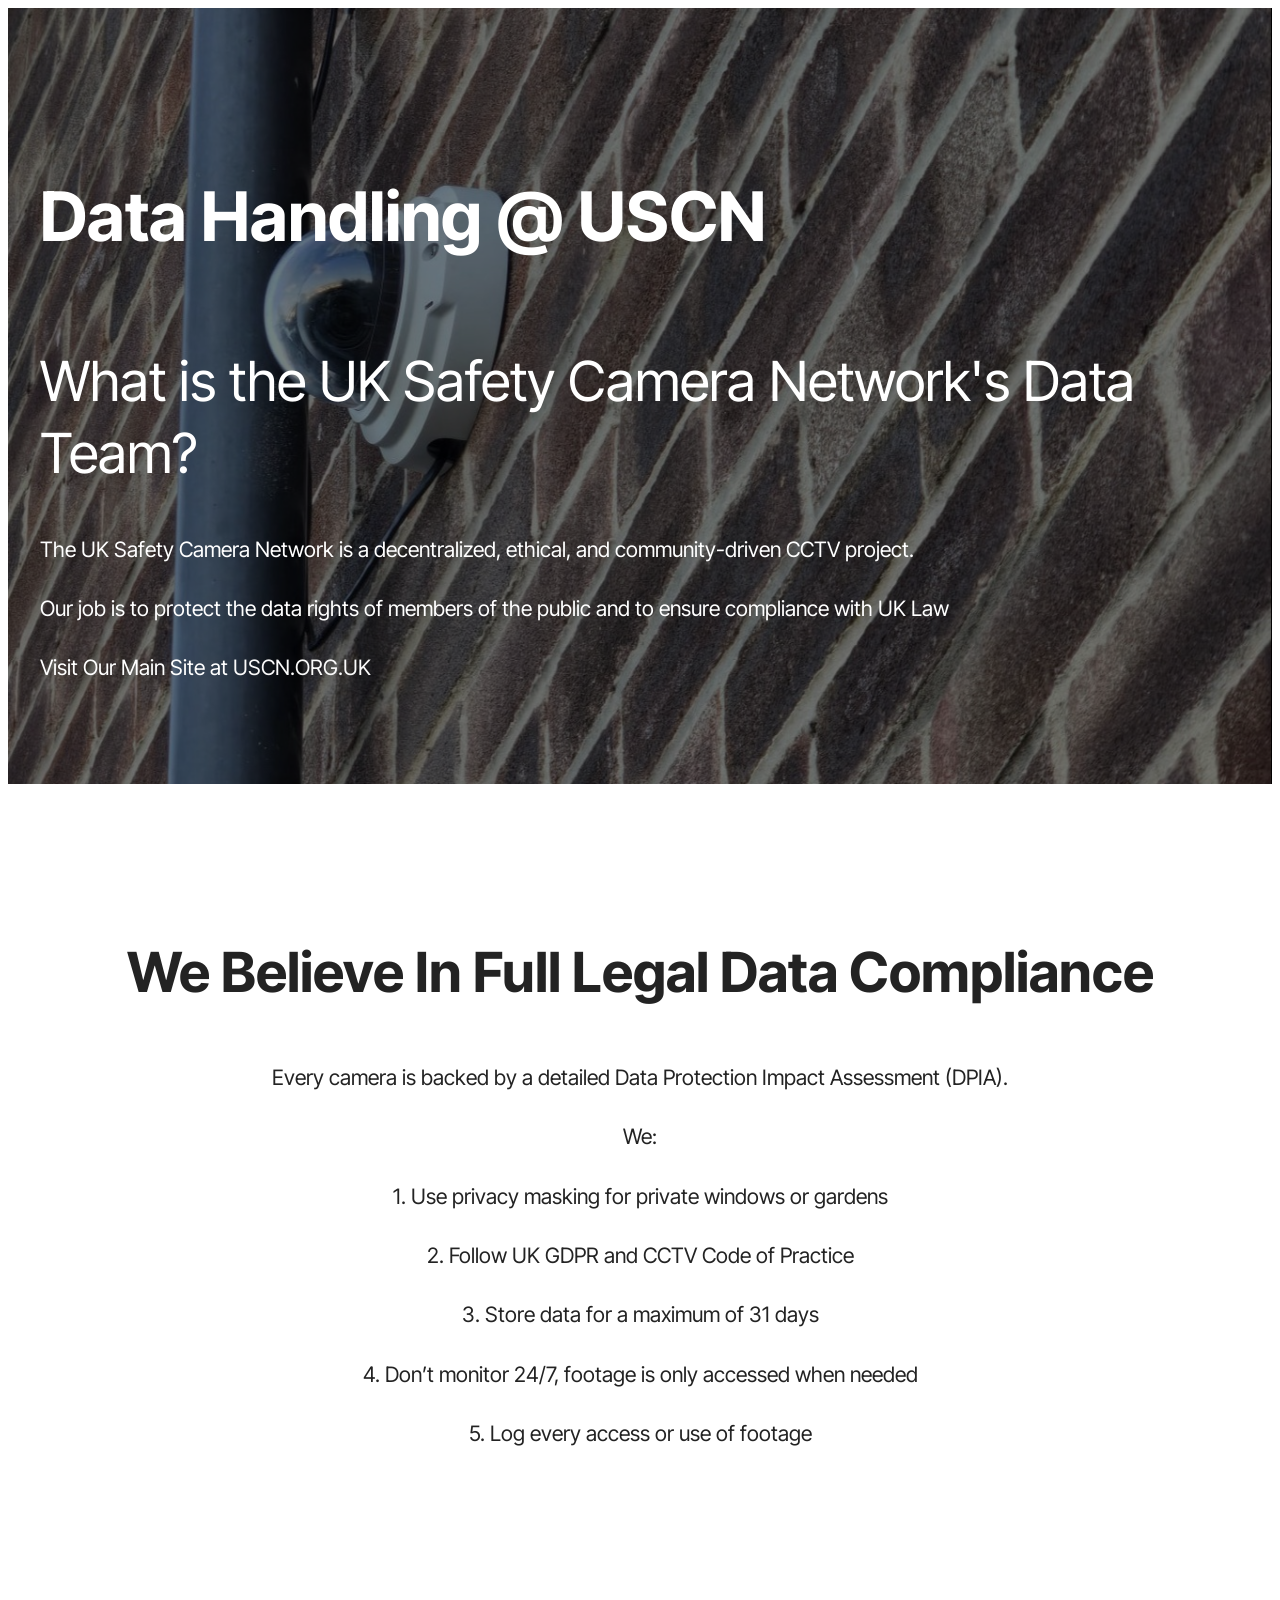
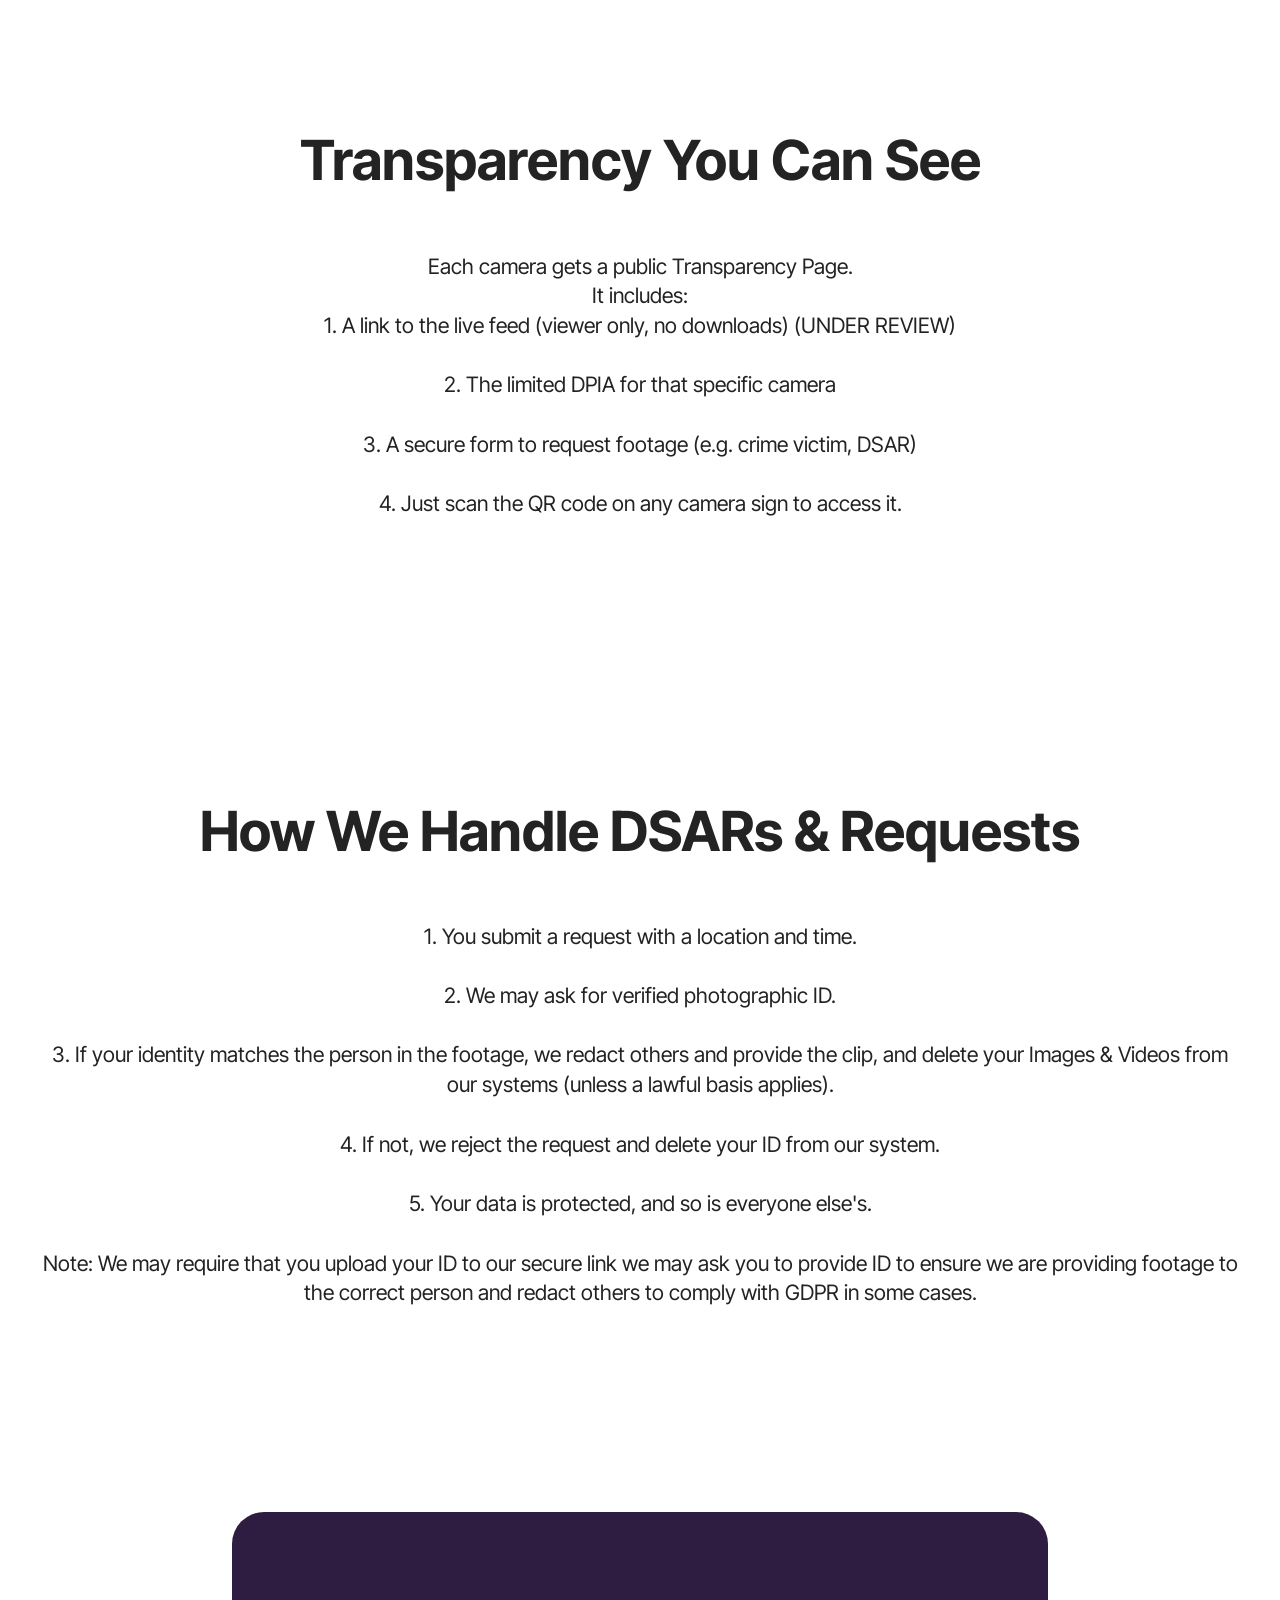
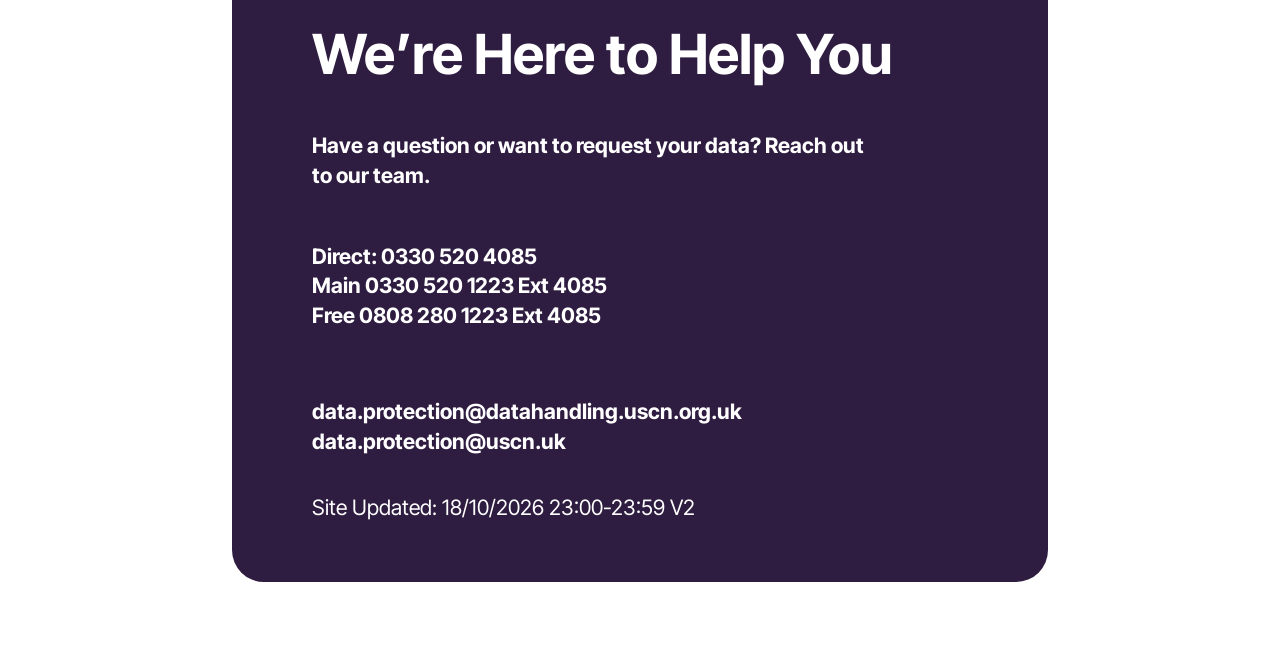
==== commit a21001fd: "u" ====
--- a/index.html
+++ b/index.html
@@ -17,7 +17,7 @@
   <link rel="stylesheet" href="assets/theme/css/style.css">
   <link rel="preload" href="https://fonts.googleapis.com/css2?family=Inter+Tight:wght@400;700&display=swap&display=swap" as="style" onload="this.onload=null;this.rel='stylesheet'">
   <noscript><link rel="stylesheet" href="https://fonts.googleapis.com/css2?family=Inter+Tight:wght@400;700&display=swap&display=swap"></noscript>
-  <link rel="preload" as="style" href="assets/mobirise/css/mbr-additional.css?v=XqTEds"><link rel="stylesheet" href="assets/mobirise/css/mbr-additional.css?v=XqTEds" type="text/css">
+  <link rel="preload" as="style" href="assets/mobirise/css/mbr-additional.css?v=owxU2p"><link rel="stylesheet" href="assets/mobirise/css/mbr-additional.css?v=owxU2p" type="text/css">
 
   
   
@@ -123,7 +123,7 @@
 </div><div>3. If your identity matches the person in the footage, we redact others and provide the clip, and delete your Images &amp; Videos from our systems (unless a lawful basis applies).</div><br><div> 
 </div><div>4. If not, we reject the request and delete your ID from our system.</div><br><div>
 </div><div>5. Your data is protected, and so is everyone else's.</div><br><div>
-</div><div>Note: We may require that you upload your ID to our secure link we require you to provide ID to ensure we are providing footage to the correct person and redact others to comply with GDPR.</div><div>
+</div><div>Note: We may require that you upload your ID to our secure link we may ask you to provide ID to ensure we are providing footage to the correct person and redact others to comply with GDPR in some cases.</div><div>
 </div><div>
 </div><div>
 </div><div>
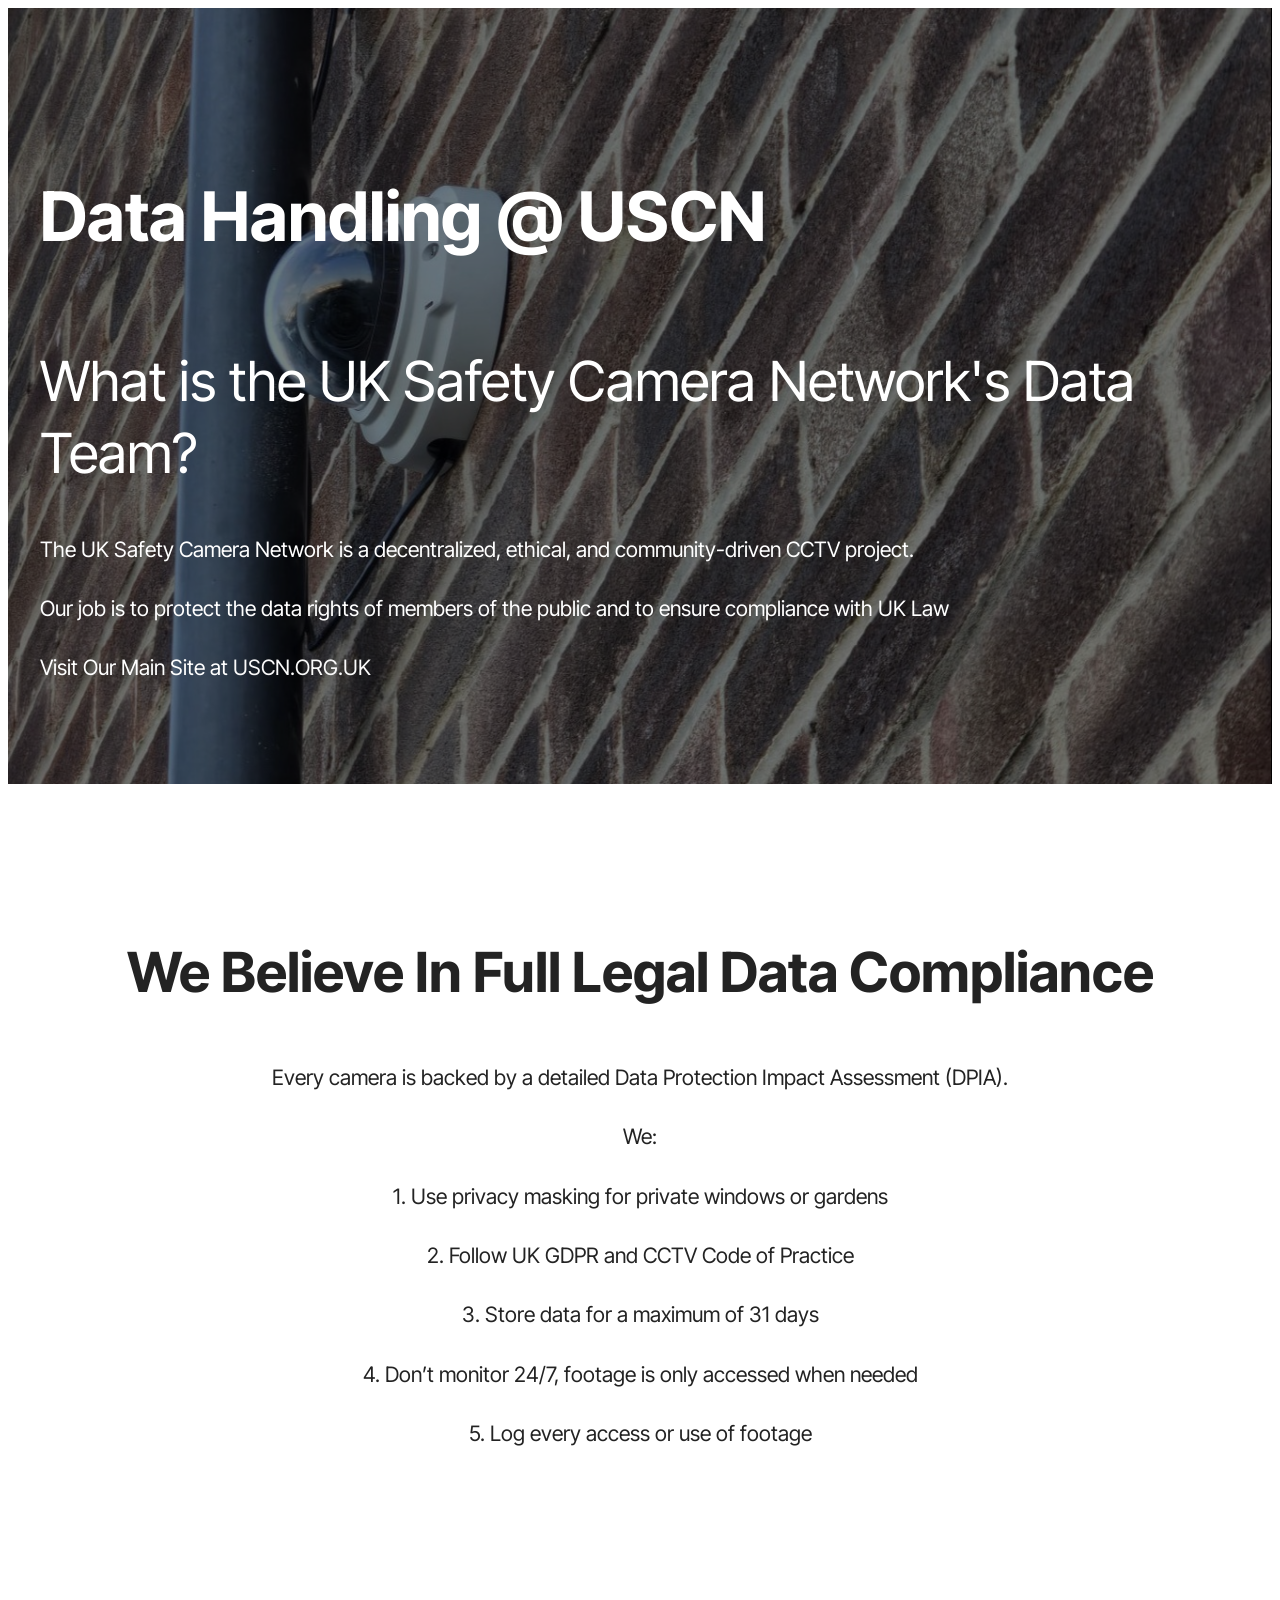
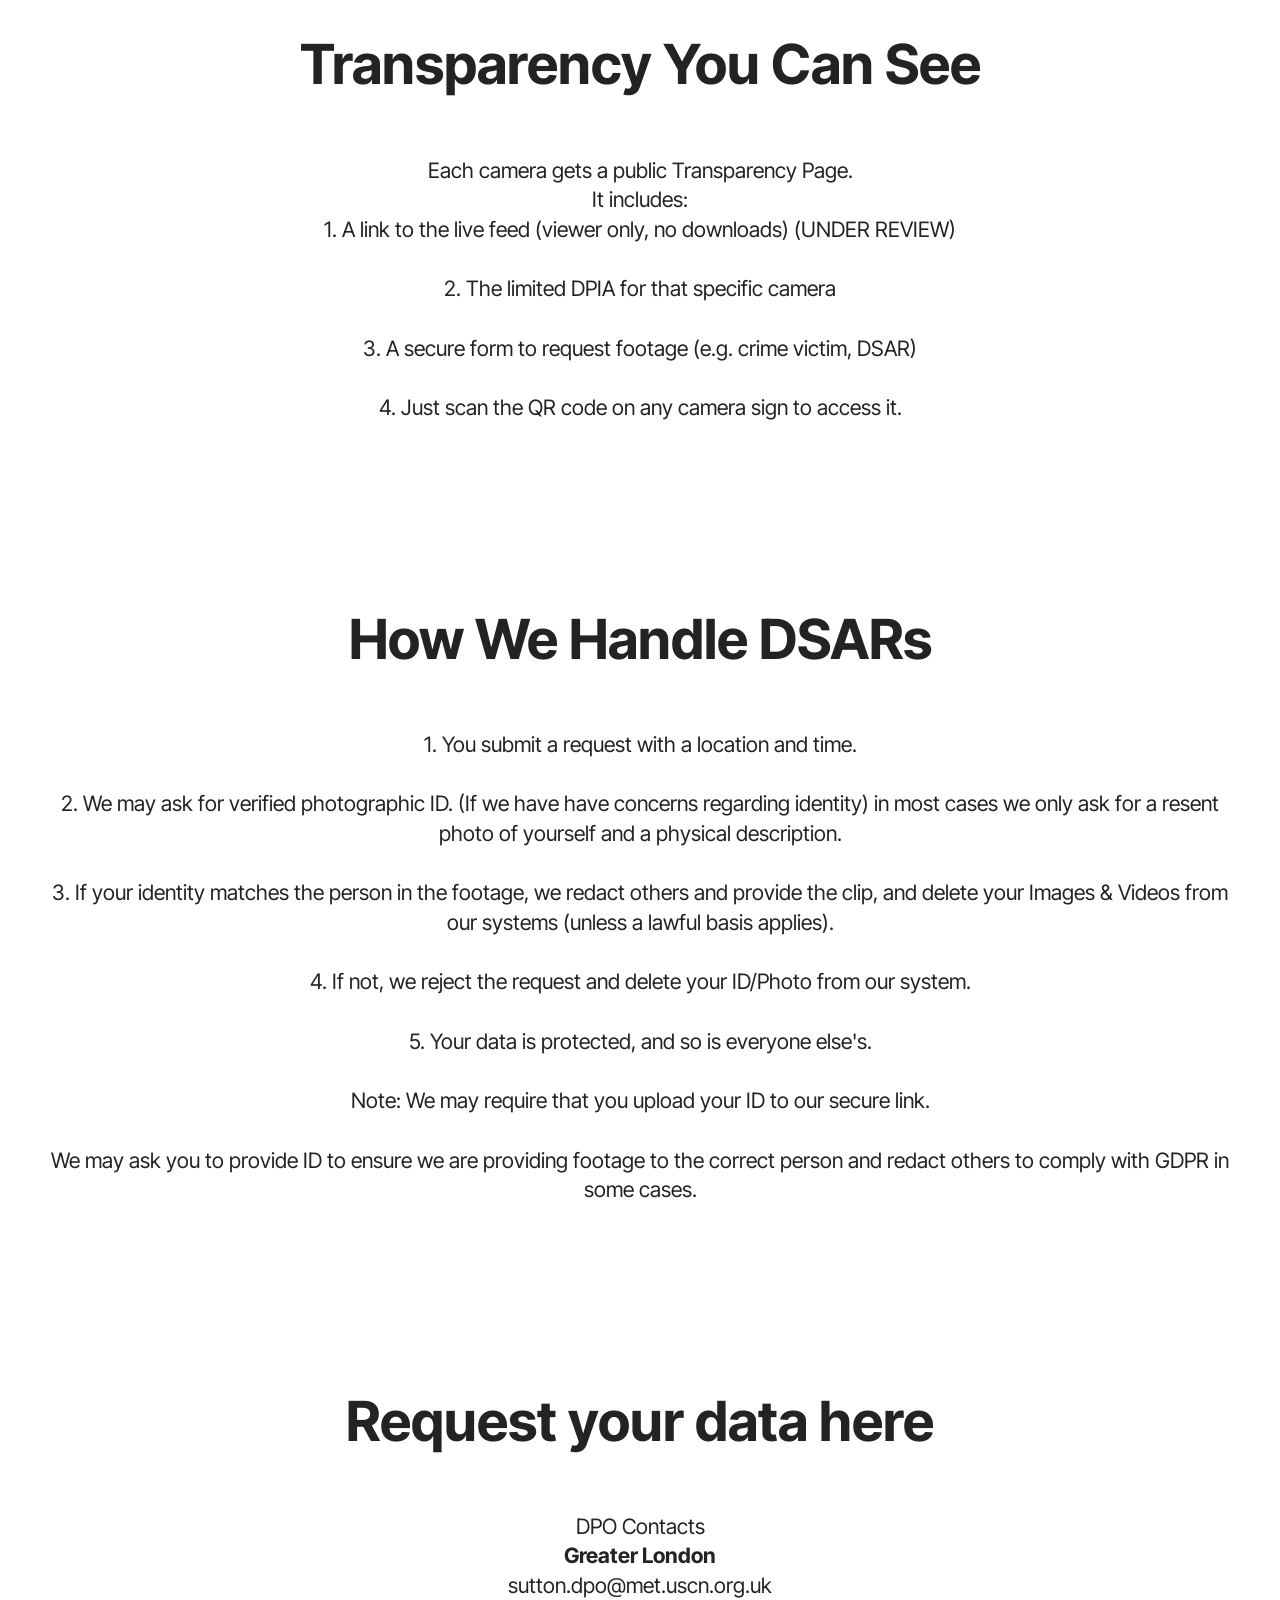
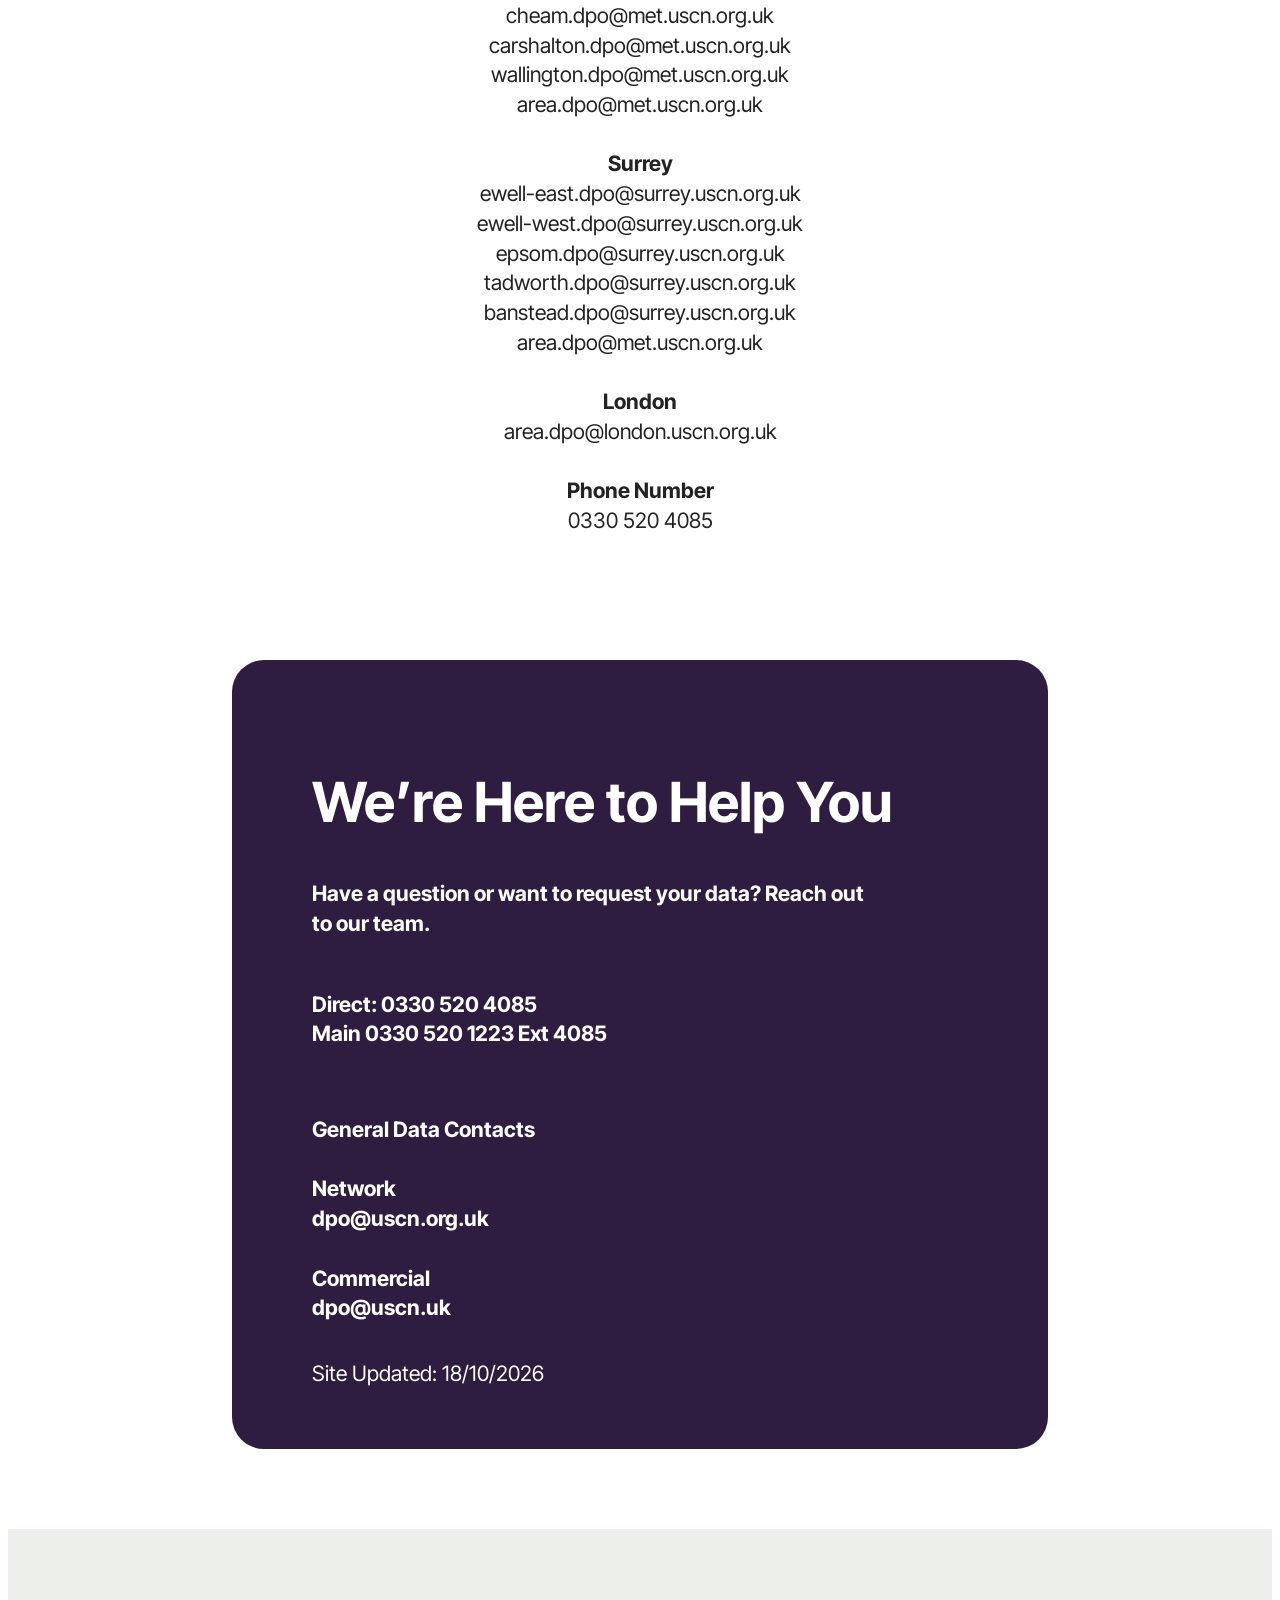
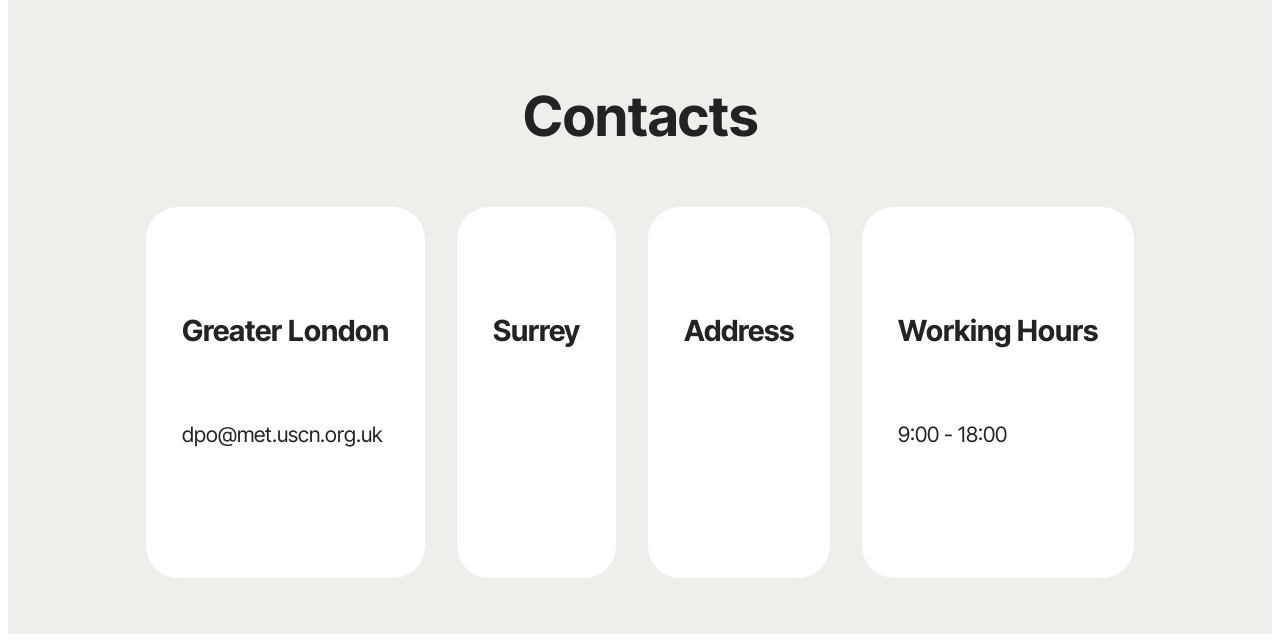
==== commit 6422d3b9: "fhfhfg" ====
--- a/index.html
+++ b/index.html
@@ -15,9 +15,9 @@
   <link rel="stylesheet" href="assets/bootstrap/css/bootstrap.min.css">
   <link rel="stylesheet" href="assets/popup-overlay-plugin/style.css">
   <link rel="stylesheet" href="assets/theme/css/style.css">
-  <link rel="preload" href="https://fonts.googleapis.com/css2?family=Inter+Tight:wght@400;700&display=swap&display=swap" as="style" onload="this.onload=null;this.rel='stylesheet'">
-  <noscript><link rel="stylesheet" href="https://fonts.googleapis.com/css2?family=Inter+Tight:wght@400;700&display=swap&display=swap"></noscript>
-  <link rel="preload" as="style" href="assets/mobirise/css/mbr-additional.css?v=owxU2p"><link rel="stylesheet" href="assets/mobirise/css/mbr-additional.css?v=owxU2p" type="text/css">
+  <link rel="preload" href="https://fonts.googleapis.com/css?family=Inter+Tight:100,200,300,400,500,600,700,800,900,100i,200i,300i,400i,500i,600i,700i,800i,900i&display=swap" as="style" onload="this.onload=null;this.rel='stylesheet'">
+  <noscript><link rel="stylesheet" href="https://fonts.googleapis.com/css?family=Inter+Tight:100,200,300,400,500,600,700,800,900,100i,200i,300i,400i,500i,600i,700i,800i,900i&display=swap"></noscript>
+  <link rel="preload" as="style" href="assets/mobirise/css/mbr-additional.css?v=xoBjzw"><link rel="stylesheet" href="assets/mobirise/css/mbr-additional.css?v=xoBjzw" type="text/css">
 
   
   
@@ -112,18 +112,38 @@
     <div class="container">
         <div class="row justify-content-center">
             <div class="title col-md-12 col-lg-10">
-                <h3 class="mbr-section-title mbr-fonts-style align-center mt-0 mb-0 display-2"><strong>How We Handle DSARs &amp; Requests</strong></h3>
+                <h3 class="mbr-section-title mbr-fonts-style align-center mt-0 mb-0 display-2"><strong>How We Handle DSARs</strong></h3>
                 <h4 class="mbr-section-subtitle align-center mbr-fonts-style mt-4 display-7">1. You submit a request with a location and time.
 <div>
 </div><div>
 </div><div>
 </div><div>
 </div><div>
-</div><div><br></div><div>2. We may ask for verified photographic ID.</div><br><div>
+</div><div><br></div><div>2. We may ask for verified photographic ID. (If we have have concerns regarding identity) in most cases we only ask for a resent photo of yourself and a physical description.</div><br><div>
 </div><div>3. If your identity matches the person in the footage, we redact others and provide the clip, and delete your Images &amp; Videos from our systems (unless a lawful basis applies).</div><br><div> 
-</div><div>4. If not, we reject the request and delete your ID from our system.</div><br><div>
+</div><div>4. If not, we reject the request and delete your ID/Photo from our system.</div><br><div>
 </div><div>5. Your data is protected, and so is everyone else's.</div><br><div>
-</div><div>Note: We may require that you upload your ID to our secure link we may ask you to provide ID to ensure we are providing footage to the correct person and redact others to comply with GDPR in some cases.</div><div>
+</div><div>Note: We may require that you upload your ID to our secure link.</div><br><div>We may ask you to provide ID to ensure we are providing footage to the correct person and redact others to comply with GDPR in some cases.</div><div>
+</div><div>
+</div><div>
+</div><div>
+</div></h4>
+                
+            </div>
+        </div>
+    </div>
+</section>
+
+<section data-bs-version="5.1" class="article11 cid-vBg4ewbvbg" id="article11-8">
+    
+
+    
+    
+    <div class="container">
+        <div class="row justify-content-center">
+            <div class="title col-md-12 col-lg-10">
+                <h3 class="mbr-section-title mbr-fonts-style align-center mt-0 mb-0 display-2"><strong>Request your data here</strong></h3>
+                <h4 class="mbr-section-subtitle align-center mbr-fonts-style mt-4 display-7">DPO Contacts<br><strong>Greater London</strong><br>sutton.dpo@met.uscn.org.uk<br>cheam.dpo@met.uscn.org.uk<br>carshalton.dpo@met.uscn.org.uk<br>wallington.dpo@met.uscn.org.uk<br>area.dpo@met.uscn.org.uk<br><br><strong>Surrey</strong><br>ewell-east.dpo@surrey.uscn.org.uk<br>ewell-west.dpo@surrey.uscn.org.uk<br>epsom.dpo@surrey.uscn.org.uk<br>tadworth.dpo@surrey.uscn.org.uk<br>banstead.dpo@surrey.uscn.org.uk<br>area.dpo@met.uscn.org.uk<br><br><strong>London<br></strong>area.dpo@london.uscn.org.uk<br><br><strong>Phone Number<br></strong>0330 520 4085<div>
 </div><div>
 </div><div>
 </div><div>
@@ -161,7 +181,7 @@
                                     <div class="address-wrap">
                                         
                                         <a href="#">
-                                            <p class="item-title card-wrap mbr-fonts-style display-4"><strong>Direct: 0330 520 4085</strong><br><strong>Main 0330 520 1223 Ext 4085</strong><br><strong>Free 0808 280 1223 Ext 4085<br></strong><strong><br></strong></p>
+                                            <p class="item-title card-wrap mbr-fonts-style display-4"><strong>Direct: 0330 520 4085</strong><br><strong>Main 0330 520 1223 Ext 4085</strong><strong><br></strong></p>
                                         </a>
                                     </div>
                                 </div>
@@ -169,7 +189,7 @@
                                     <div class="address-wrap">
                                         
                                         <a href="#">
-                                            <p class="item-title card-wrap mbr-fonts-style display-4"><strong>data.protection@datahandling.uscn.org.uk</strong><br><strong>data.protection@uscn.uk</strong></p>
+                                            <p class="item-title card-wrap mbr-fonts-style display-4"><strong><br>General Data Contacts</strong><strong><br></strong><br><strong>Network&nbsp;<br>dpo@uscn.org.uk</strong><strong><br></strong><br><strong>Commercial&nbsp;</strong><br><strong>dpo@uscn.uk</strong></p>
                                         </a>
                                     </div>
                                 </div>
@@ -177,7 +197,7 @@
                                     <div class="address-wrap">
                                         
                                         <a href="#">
-                                            <p class="item-title card-wrap mbr-fonts-style display-4">Site Updated: 18/10/2026 23:00-23:59 V2</p>
+                                            <p class="item-title card-wrap mbr-fonts-style display-4">Site Updated: 18/10/2026</p>
                                         </a>
                                     </div>
                                 </div>
@@ -195,6 +215,65 @@
     </div>
 </section>
 
+<section data-bs-version="5.1" class="contacts01 cid-vBg2P9aC6V" id="contacts01-7">
+    
+
+    
+    
+    <div class="container">
+        <div class="row justify-content-center">
+            <div class="col-12 content-head">
+                <div class="mbr-section-head mb-5">
+                    <h3 class="mbr-section-title mbr-fonts-style align-center mb-0 display-2">
+                        <strong>Contacts</strong>
+                    </h3>
+                    
+                </div>
+            </div>
+        </div>
+        <div class="row">
+            <div class="item features-without-image col-12 col-md-6 active">
+                <div class="item-wrapper">
+                    <div class="text-wrapper">
+                        <h6 class="card-title mbr-fonts-style mb-3 display-5"><strong>Greater London</strong></h6>
+                        <p class="mbr-text mbr-fonts-style display-7">dpo@met.uscn.org.uk</p>
+                    </div>
+                </div>
+            </div>
+            <div class="item features-without-image col-12 col-md-6">
+                <div class="item-wrapper">
+                    <div class="text-wrapper">
+                        <h6 class="card-title mbr-fonts-style mb-3 display-5"><strong>Surrey</strong></h6>
+                        <p class="mbr-text mbr-fonts-style display-7"></p>
+                    </div>
+                </div>
+            </div>
+            <div class="item features-without-image col-12 col-md-6">
+                <div class="item-wrapper">
+                    <div class="text-wrapper">
+                        <h6 class="card-title mbr-fonts-style mb-3 display-5">
+                            <strong>Address</strong>
+                        </h6>
+                        <p class="mbr-text mbr-fonts-style display-7"></p>
+                    </div>
+                </div>
+            </div>
+            <div class="item features-without-image col-12 col-md-6">
+                <div class="item-wrapper">
+                    <div class="text-wrapper">
+                        <h6 class="card-title mbr-fonts-style mb-3 display-5">
+                            <strong>Working Hours</strong>
+                        </h6>
+                        <p class="mbr-text mbr-fonts-style display-7">
+                            9:00 - 18:00
+                        </p>
+                    </div>
+                </div>
+            </div>
+        </div>
+    </div>
+</section>
+
 
 <script src="assets/bootstrap/js/bootstrap.bundle.min.js"></script>
   <script src="assets/smoothscroll/smooth-scroll.js"></script>
--- a/assets/mobirise/css/mbr-additional.css
+++ b/assets/mobirise/css/mbr-additional.css
@@ -819,7 +819,7 @@
   top: 0;
 }
 .cid-vyqZSjh0p2 {
-  padding-top: 6rem;
+  padding-top: 0rem;
   padding-bottom: 6rem;
   background-color: #ffffff;
 }
@@ -836,7 +836,7 @@
   top: 0;
 }
 .cid-vyr0tJxSTa {
-  padding-top: 6rem;
+  padding-top: 0rem;
   padding-bottom: 6rem;
   background-color: #ffffff;
 }
@@ -852,8 +852,25 @@
   position: absolute;
   top: 0;
 }
+.cid-vBg4ewbvbg {
+  padding-top: 0rem;
+  padding-bottom: 6rem;
+  background-color: #ffffff;
+}
+.cid-vBg4ewbvbg .mbr-fallback-image.disabled {
+  display: none;
+}
+.cid-vBg4ewbvbg .mbr-fallback-image {
+  display: block;
+  background-size: cover;
+  background-position: center center;
+  width: 100%;
+  height: 100%;
+  position: absolute;
+  top: 0;
+}
 .cid-vyr4lik0B9 {
-  padding-top: 5rem;
+  padding-top: 0rem;
   padding-bottom: 5rem;
   background-color: #ffffff;
 }
@@ -958,3 +975,51 @@
 .cid-vyr4lik0B9 .item-wrap {
   color: #ffffff;
 }
+.cid-vBg2P9aC6V {
+  padding-top: 6rem;
+  padding-bottom: 6rem;
+  background-color: #edefeb;
+}
+.cid-vBg2P9aC6V .mbr-fallback-image.disabled {
+  display: none;
+}
+.cid-vBg2P9aC6V .mbr-fallback-image {
+  display: block;
+  background-size: cover;
+  background-position: center center;
+  width: 100%;
+  height: 100%;
+  position: absolute;
+  top: 0;
+}
+.cid-vBg2P9aC6V .row {
+  justify-content: center;
+}
+.cid-vBg2P9aC6V .item {
+  margin-bottom: 2rem;
+}
+@media (max-width: 767px) {
+  .cid-vBg2P9aC6V .item {
+    margin-bottom: 1rem;
+  }
+}
+.cid-vBg2P9aC6V .item .item-wrapper {
+  display: flex;
+  flex-direction: column;
+  height: 100%;
+  background: #ffffff;
+  padding: 2.25rem;
+}
+@media (min-width: 992px) and (max-width: 1200px) {
+  .cid-vBg2P9aC6V .item .item-wrapper {
+    padding: 2rem 1.5rem;
+  }
+}
+@media (max-width: 767px) {
+  .cid-vBg2P9aC6V .item .item-wrapper {
+    padding: 2rem 1.5rem;
+  }
+}
+.cid-vBg2P9aC6V .content-head {
+  max-width: 800px;
+}
--- a/assets/mobirise/css/mbr-additional.css
+++ b/assets/mobirise/css/mbr-additional.css
@@ -819,7 +819,7 @@
   top: 0;
 }
 .cid-vyqZSjh0p2 {
-  padding-top: 6rem;
+  padding-top: 0rem;
   padding-bottom: 6rem;
   background-color: #ffffff;
 }
@@ -836,7 +836,7 @@
   top: 0;
 }
 .cid-vyr0tJxSTa {
-  padding-top: 6rem;
+  padding-top: 0rem;
   padding-bottom: 6rem;
   background-color: #ffffff;
 }
@@ -852,8 +852,25 @@
   position: absolute;
   top: 0;
 }
+.cid-vBg4ewbvbg {
+  padding-top: 0rem;
+  padding-bottom: 6rem;
+  background-color: #ffffff;
+}
+.cid-vBg4ewbvbg .mbr-fallback-image.disabled {
+  display: none;
+}
+.cid-vBg4ewbvbg .mbr-fallback-image {
+  display: block;
+  background-size: cover;
+  background-position: center center;
+  width: 100%;
+  height: 100%;
+  position: absolute;
+  top: 0;
+}
 .cid-vyr4lik0B9 {
-  padding-top: 5rem;
+  padding-top: 0rem;
   padding-bottom: 5rem;
   background-color: #ffffff;
 }
@@ -958,3 +975,51 @@
 .cid-vyr4lik0B9 .item-wrap {
   color: #ffffff;
 }
+.cid-vBg2P9aC6V {
+  padding-top: 6rem;
+  padding-bottom: 6rem;
+  background-color: #edefeb;
+}
+.cid-vBg2P9aC6V .mbr-fallback-image.disabled {
+  display: none;
+}
+.cid-vBg2P9aC6V .mbr-fallback-image {
+  display: block;
+  background-size: cover;
+  background-position: center center;
+  width: 100%;
+  height: 100%;
+  position: absolute;
+  top: 0;
+}
+.cid-vBg2P9aC6V .row {
+  justify-content: center;
+}
+.cid-vBg2P9aC6V .item {
+  margin-bottom: 2rem;
+}
+@media (max-width: 767px) {
+  .cid-vBg2P9aC6V .item {
+    margin-bottom: 1rem;
+  }
+}
+.cid-vBg2P9aC6V .item .item-wrapper {
+  display: flex;
+  flex-direction: column;
+  height: 100%;
+  background: #ffffff;
+  padding: 2.25rem;
+}
+@media (min-width: 992px) and (max-width: 1200px) {
+  .cid-vBg2P9aC6V .item .item-wrapper {
+    padding: 2rem 1.5rem;
+  }
+}
+@media (max-width: 767px) {
+  .cid-vBg2P9aC6V .item .item-wrapper {
+    padding: 2rem 1.5rem;
+  }
+}
+.cid-vBg2P9aC6V .content-head {
+  max-width: 800px;
+}
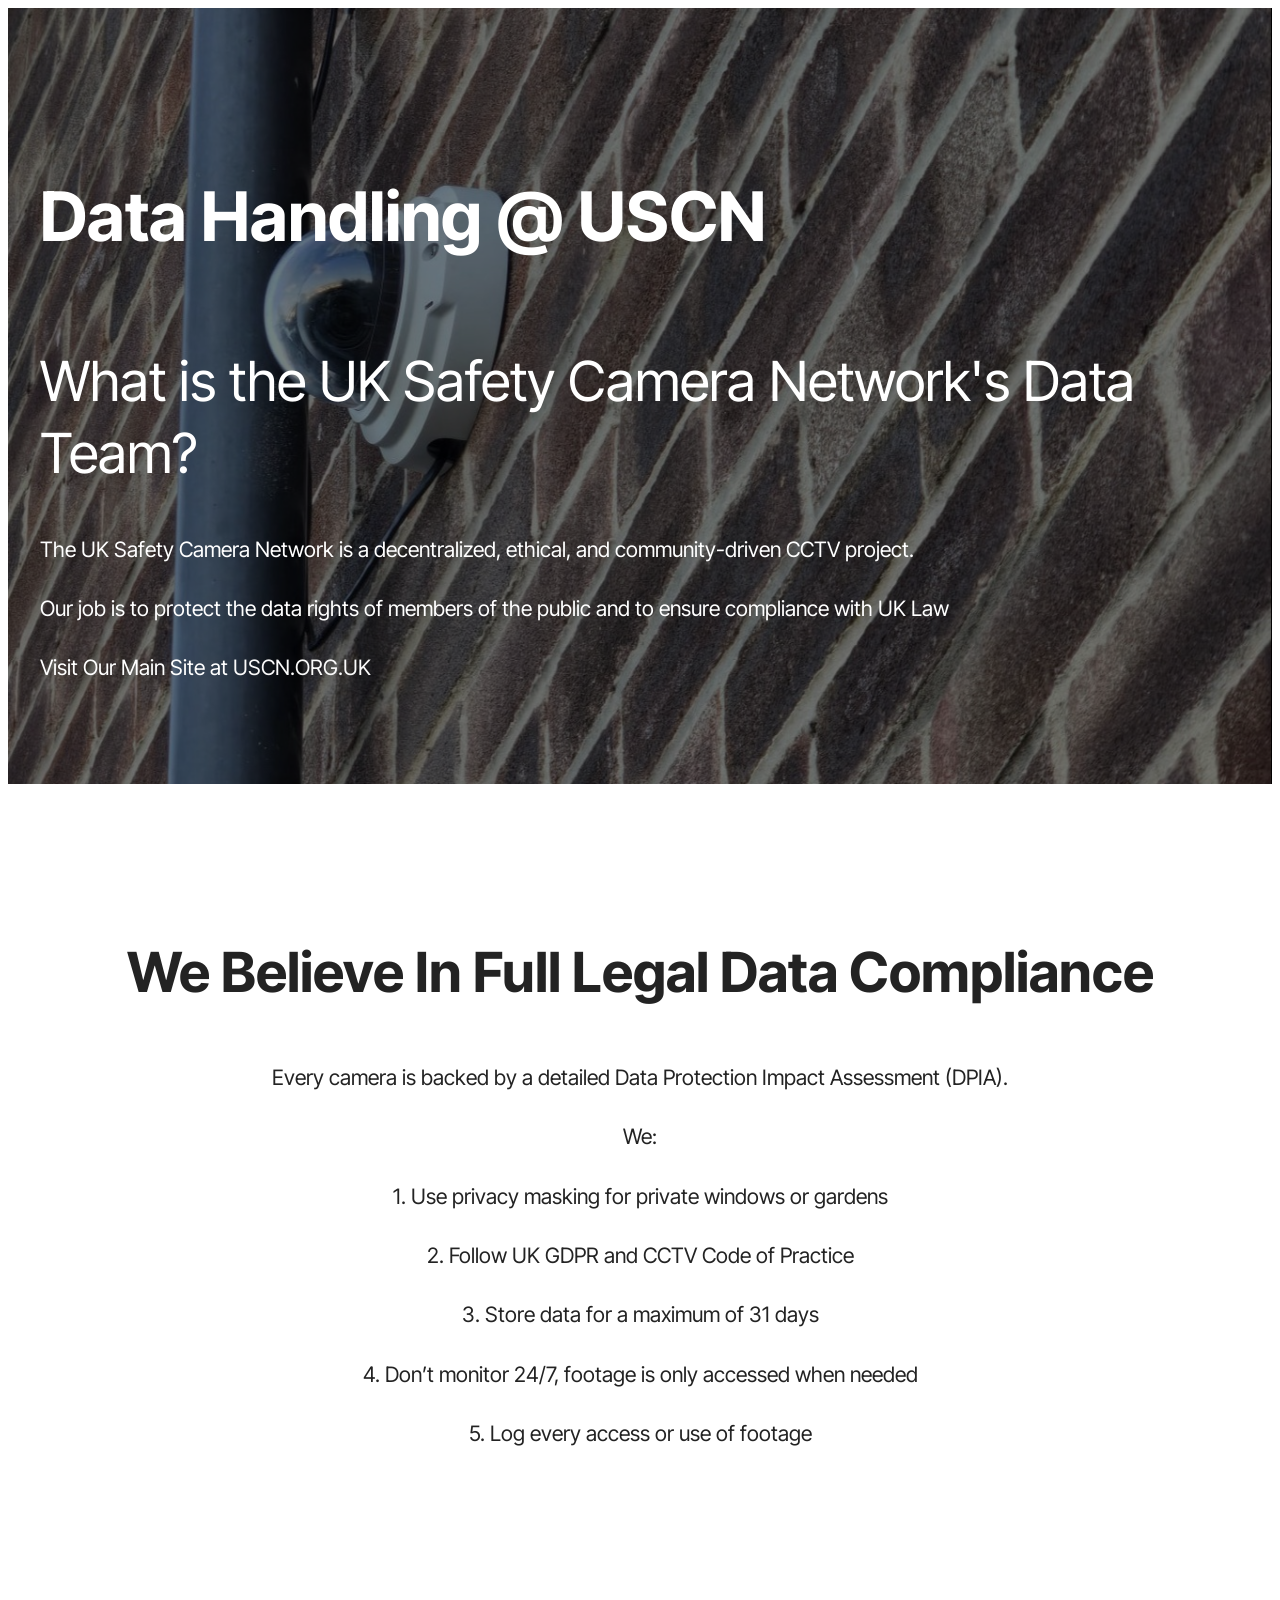
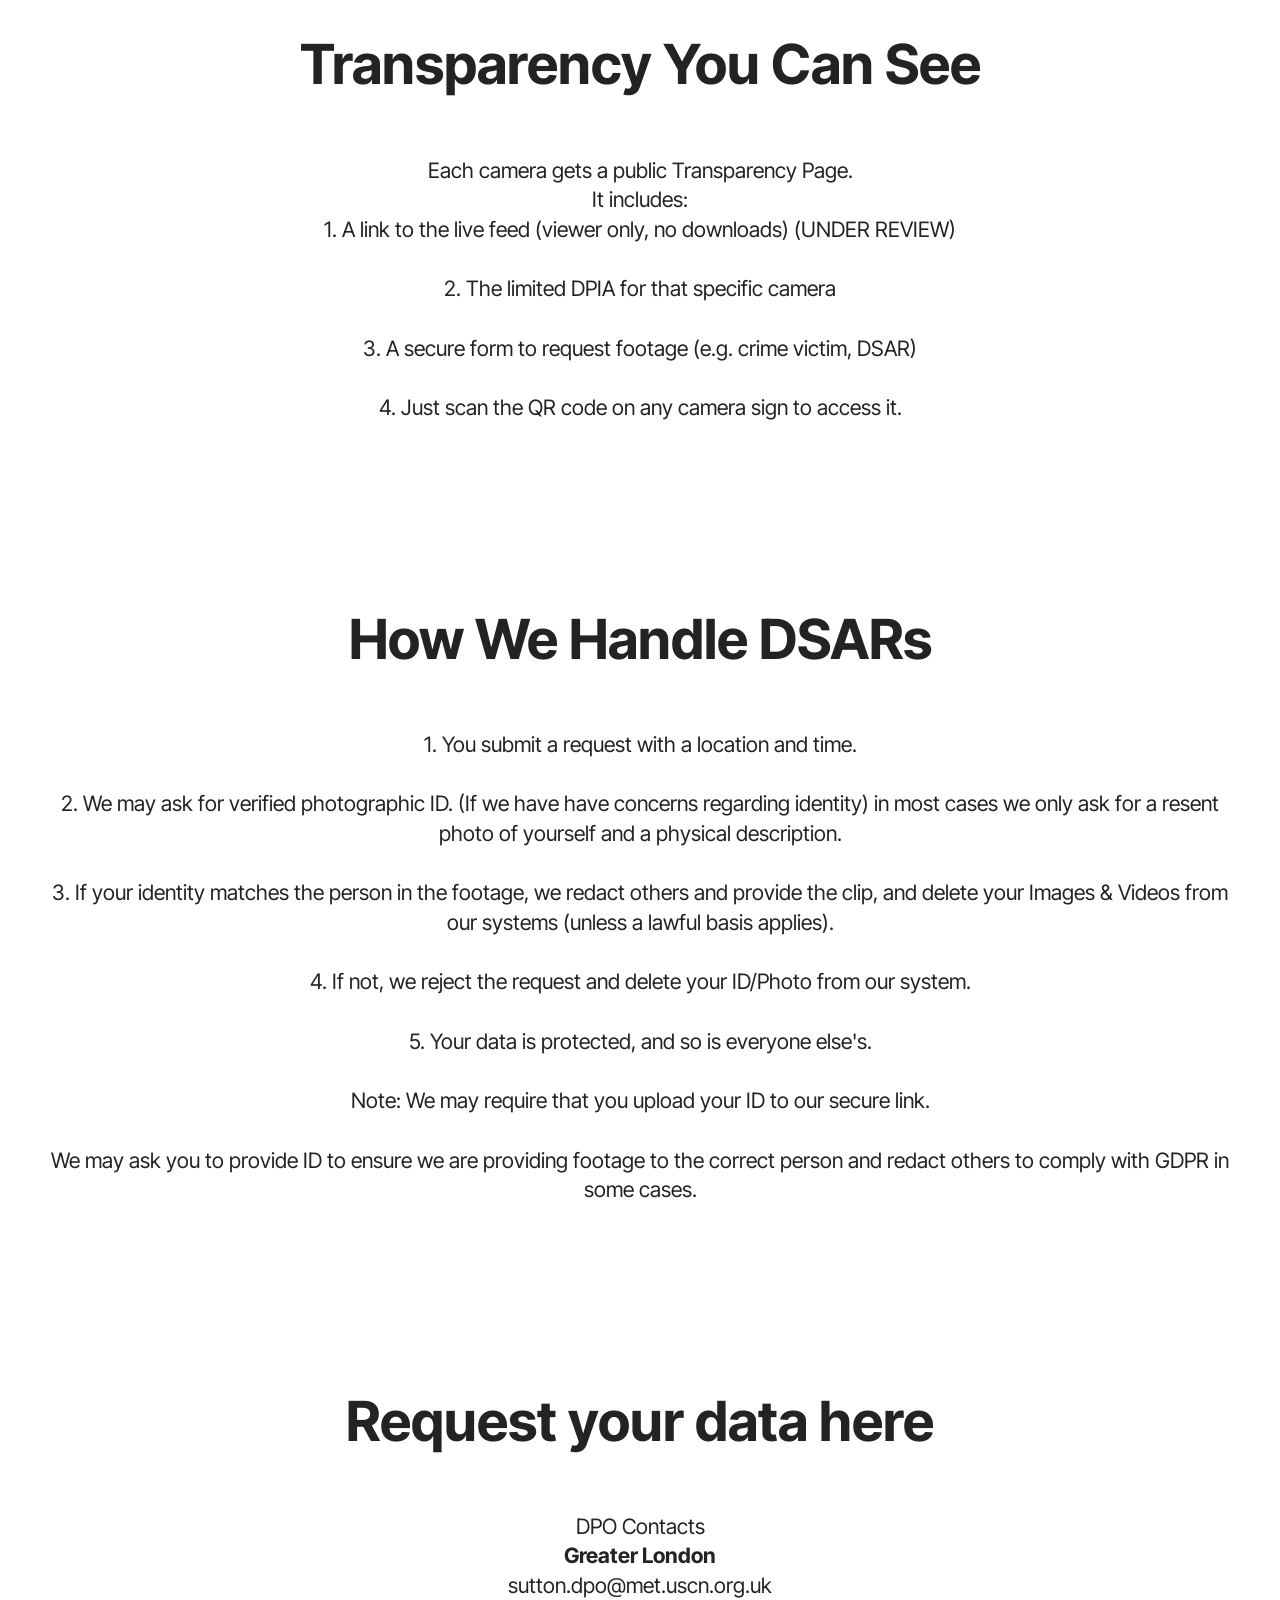
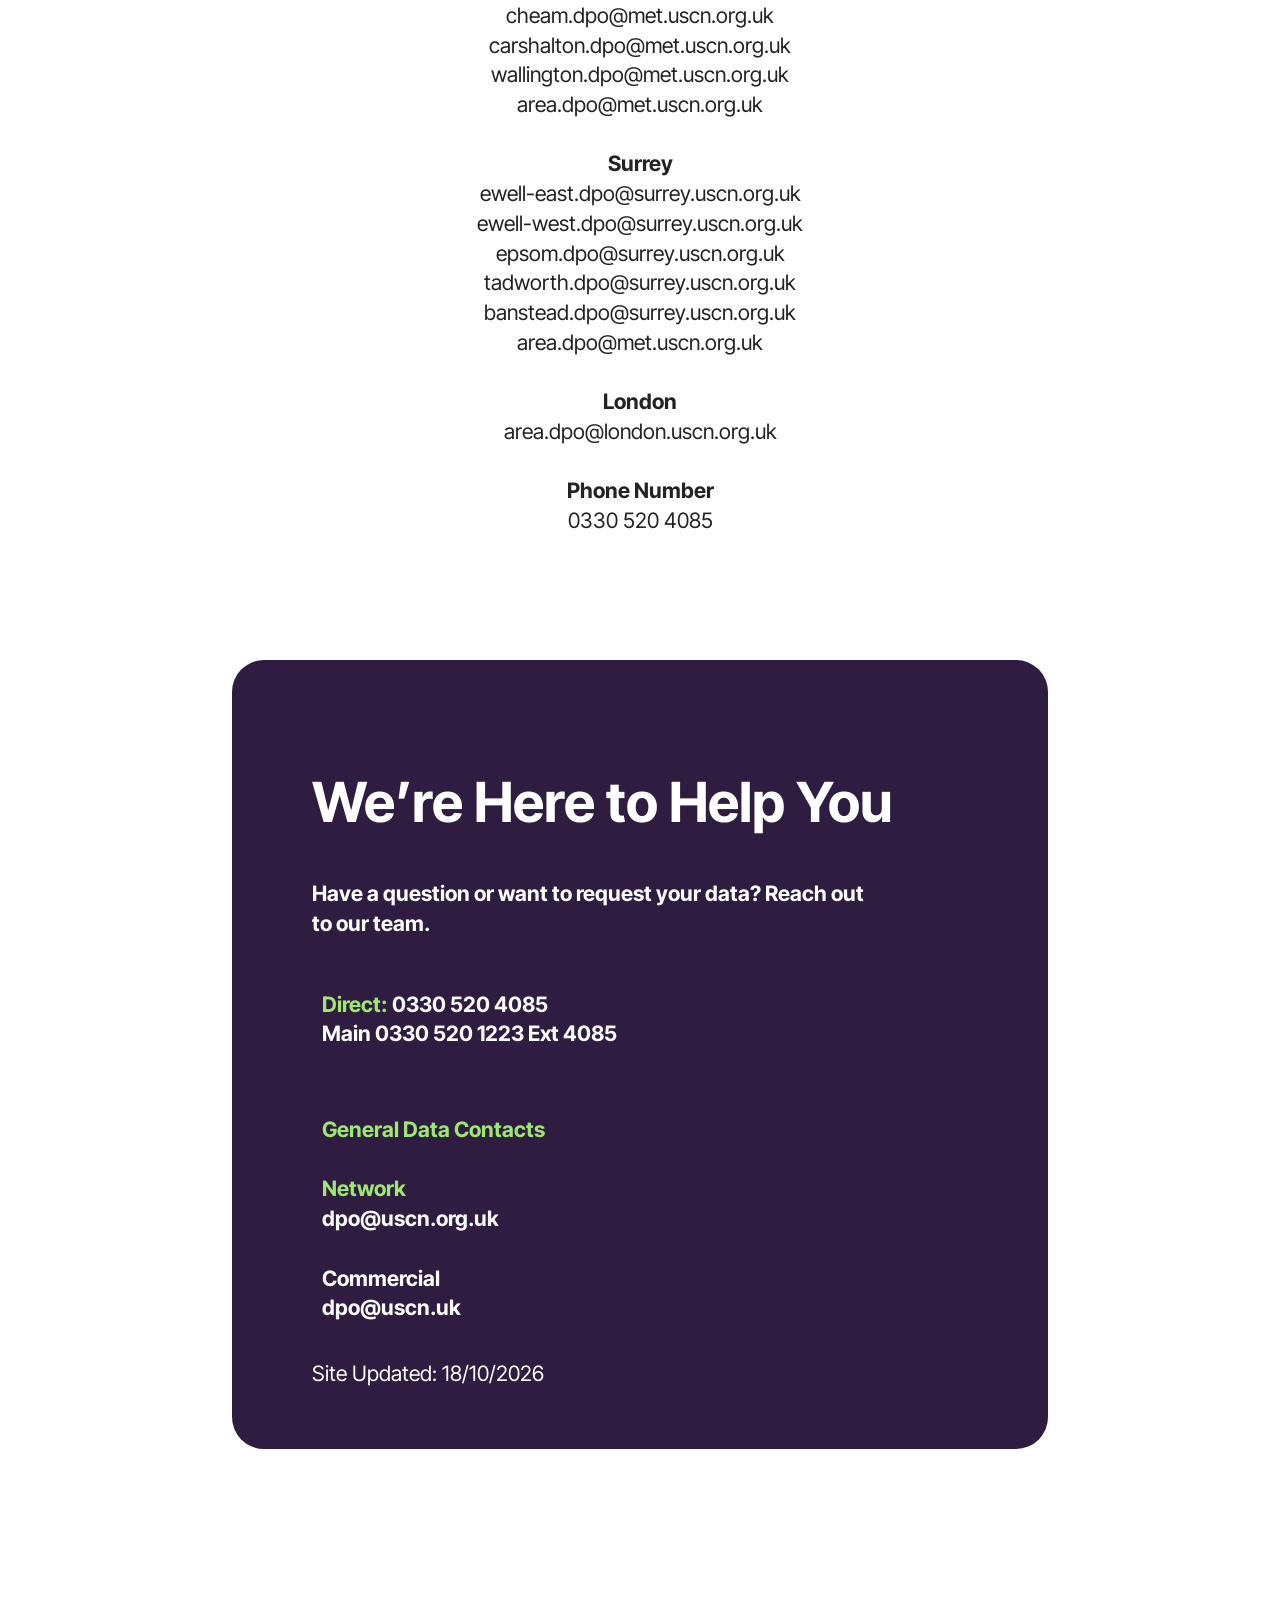
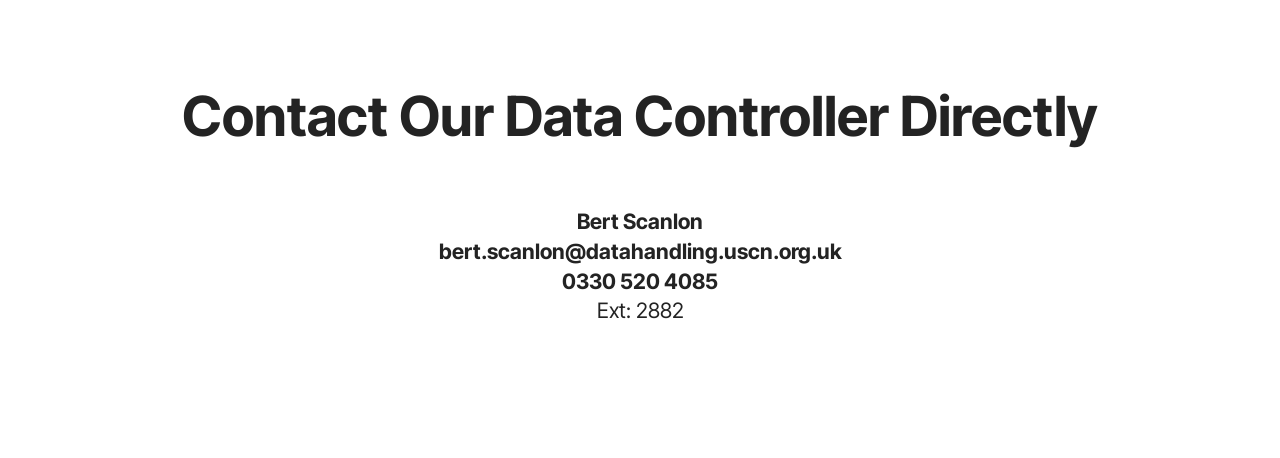
==== commit 5c3d0e0e: "dfj" ====
--- a/index.html
+++ b/index.html
@@ -17,7 +17,7 @@
   <link rel="stylesheet" href="assets/theme/css/style.css">
   <link rel="preload" href="https://fonts.googleapis.com/css?family=Inter+Tight:100,200,300,400,500,600,700,800,900,100i,200i,300i,400i,500i,600i,700i,800i,900i&display=swap" as="style" onload="this.onload=null;this.rel='stylesheet'">
   <noscript><link rel="stylesheet" href="https://fonts.googleapis.com/css?family=Inter+Tight:100,200,300,400,500,600,700,800,900,100i,200i,300i,400i,500i,600i,700i,800i,900i&display=swap"></noscript>
-  <link rel="preload" as="style" href="assets/mobirise/css/mbr-additional.css?v=xoBjzw"><link rel="stylesheet" href="assets/mobirise/css/mbr-additional.css?v=xoBjzw" type="text/css">
+  <link rel="preload" as="style" href="assets/mobirise/css/mbr-additional.css?v=fzmyzD"><link rel="stylesheet" href="assets/mobirise/css/mbr-additional.css?v=fzmyzD" type="text/css">
 
   
   
@@ -143,7 +143,7 @@
         <div class="row justify-content-center">
             <div class="title col-md-12 col-lg-10">
                 <h3 class="mbr-section-title mbr-fonts-style align-center mt-0 mb-0 display-2"><strong>Request your data here</strong></h3>
-                <h4 class="mbr-section-subtitle align-center mbr-fonts-style mt-4 display-7">DPO Contacts<br><strong>Greater London</strong><br>sutton.dpo@met.uscn.org.uk<br>cheam.dpo@met.uscn.org.uk<br>carshalton.dpo@met.uscn.org.uk<br>wallington.dpo@met.uscn.org.uk<br>area.dpo@met.uscn.org.uk<br><br><strong>Surrey</strong><br>ewell-east.dpo@surrey.uscn.org.uk<br>ewell-west.dpo@surrey.uscn.org.uk<br>epsom.dpo@surrey.uscn.org.uk<br>tadworth.dpo@surrey.uscn.org.uk<br>banstead.dpo@surrey.uscn.org.uk<br>area.dpo@met.uscn.org.uk<br><br><strong>London<br></strong>area.dpo@london.uscn.org.uk<br><br><strong>Phone Number<br></strong>0330 520 4085<div>
+                <h4 class="mbr-section-subtitle align-center mbr-fonts-style mt-4 display-7">DPO Contacts<br><strong>Greater London</strong><br><a href="mailto:sutton.dpo@met.uscn.org.uk" class="text-black">sutton.dpo@met.uscn.org.uk</a><br><a href="mailto:cheam.dpo@met.uscn.org.uk" class="text-black">cheam.dpo@met.uscn.org.uk</a><br><a href="mailto:carshalton.dpo@met.uscn.org.uk" class="text-black">carshalton.dpo@met.uscn.org.uk</a><br><a href="mailto:wallington.dpo@met.uscn.org.uk" class="text-black">wallington.dpo@met.uscn.org.uk</a><br><a href="mailto:area.dpo@met.uscn.org.uk" class="text-black">area.dpo@met.uscn.org.uk</a><br><br><strong>Surrey</strong><br><a href="mailto:ewell-east.dpo@surrey.uscn.org.uk" class="text-black">ewell-east.dpo@surrey.uscn.org.uk</a><br><a href="mailto:ewell-west.dpo@surrey.uscn.org.uk" class="text-black">ewell-west.dpo@surrey.uscn.org.uk</a><br><a href="mailto:epsom.dpo@surrey.uscn.org.uk" class="text-black">epsom.dpo@surrey.uscn.org.uk</a><br><a href="mailto:tadworth.dpo@surrey.uscn.org.uk" class="text-black">tadworth.dpo@surrey.uscn.org.uk</a><br><a href="mailto:banstead.dpo@surrey.uscn.org.uk" class="text-black">banstead.dpo@surrey.uscn.org.uk</a><br><a href="mailto:area.dpo@met.uscn.org.uk" class="text-black">area.dpo@met.uscn.org.uk</a><br><br><strong>London<br></strong><a href="mailto:area.dpo@london.uscn.org.uk" class="text-black">area.dpo@london.uscn.org.uk</a><br><br><strong>Phone Number<br></strong><a href="tel:+443305204085" class="text-black">0330 520 4085</a><div>
 </div><div>
 </div><div>
 </div><div>
@@ -181,16 +181,16 @@
                                     <div class="address-wrap">
                                         
                                         <a href="#">
-                                            <p class="item-title card-wrap mbr-fonts-style display-4"><strong>Direct: 0330 520 4085</strong><br><strong>Main 0330 520 1223 Ext 4085</strong><strong><br></strong></p>
-                                        </a>
+                                            </a><p class="item-title card-wrap mbr-fonts-style display-4"><a href="#"><strong>Direct:</strong></a><strong><a href="tel:+443305204085" class="text-white"> <b>0330 520 4085</b></a></strong><br><strong>Main <a href="tel:+443305201223" class="text-white"><b>0330 520 1223</b></a> Ext 4085</strong><strong><br></strong></p>
+                                        
                                     </div>
                                 </div>
                                 <div class="item-wrap">
                                     <div class="address-wrap">
                                         
                                         <a href="#">
-                                            <p class="item-title card-wrap mbr-fonts-style display-4"><strong><br>General Data Contacts</strong><strong><br></strong><br><strong>Network&nbsp;<br>dpo@uscn.org.uk</strong><strong><br></strong><br><strong>Commercial&nbsp;</strong><br><strong>dpo@uscn.uk</strong></p>
-                                        </a>
+                                            </a><p class="item-title card-wrap mbr-fonts-style display-4"><a href="#"><strong><br>General Data Contacts</strong><strong><br></strong><br><strong>Network&nbsp;</strong><br><strong></strong></a><strong><a href="mailto:dpo@uscn.org.uk" class="text-white"><b>dpo@uscn.org.uk</b></a><br></strong><br><strong>Commercial&nbsp;</strong><br><a href="mailto:dpo@uscn.uk" class="text-white"><strong>dpo@uscn.uk</strong></a></p>
+                                        
                                     </div>
                                 </div>
                                 <div class="item-wrap">
@@ -215,60 +215,19 @@
     </div>
 </section>
 
-<section data-bs-version="5.1" class="contacts01 cid-vBg2P9aC6V" id="contacts01-7">
-    
-
-    
-    
-    <div class="container">
-        <div class="row justify-content-center">
-            <div class="col-12 content-head">
-                <div class="mbr-section-head mb-5">
-                    <h3 class="mbr-section-title mbr-fonts-style align-center mb-0 display-2">
-                        <strong>Contacts</strong>
-                    </h3>
-                    
-                </div>
-            </div>
-        </div>
-        <div class="row">
-            <div class="item features-without-image col-12 col-md-6 active">
-                <div class="item-wrapper">
-                    <div class="text-wrapper">
-                        <h6 class="card-title mbr-fonts-style mb-3 display-5"><strong>Greater London</strong></h6>
-                        <p class="mbr-text mbr-fonts-style display-7">dpo@met.uscn.org.uk</p>
-                    </div>
-                </div>
-            </div>
-            <div class="item features-without-image col-12 col-md-6">
-                <div class="item-wrapper">
-                    <div class="text-wrapper">
-                        <h6 class="card-title mbr-fonts-style mb-3 display-5"><strong>Surrey</strong></h6>
-                        <p class="mbr-text mbr-fonts-style display-7"></p>
-                    </div>
-                </div>
-            </div>
-            <div class="item features-without-image col-12 col-md-6">
-                <div class="item-wrapper">
-                    <div class="text-wrapper">
-                        <h6 class="card-title mbr-fonts-style mb-3 display-5">
-                            <strong>Address</strong>
-                        </h6>
-                        <p class="mbr-text mbr-fonts-style display-7"></p>
-                    </div>
-                </div>
-            </div>
-            <div class="item features-without-image col-12 col-md-6">
-                <div class="item-wrapper">
-                    <div class="text-wrapper">
-                        <h6 class="card-title mbr-fonts-style mb-3 display-5">
-                            <strong>Working Hours</strong>
-                        </h6>
-                        <p class="mbr-text mbr-fonts-style display-7">
-                            9:00 - 18:00
-                        </p>
-                    </div>
-                </div>
+<section data-bs-version="5.1" class="article11 cid-vBggUPMy3s" id="article11-9">
+    
+
+    
+    
+    <div class="container">
+        <div class="row justify-content-center">
+            <div class="title col-md-12 col-lg-10">
+                <h3 class="mbr-section-title mbr-fonts-style align-center mt-0 mb-0 display-2">
+                <strong>Contact Our Data Controller Directly</strong></h3>
+                <h4 class="mbr-section-subtitle align-center mbr-fonts-style mt-4 display-7"><strong>
+                Bert Scanlon<br><a href="mailto:bert.scanlon@datahandling.uscn.org.uk?subject=Member%20Of%20Public%20-%20" class="text-black"><b>bert.scanlon@datahandling.uscn.org.uk</b></a><br><b><a href="tel:+443305204085" class="text-black"><b>0330 520 4085</b></a><br></b></strong>Ext: 2882</h4>
+                
             </div>
         </div>
     </div>
--- a/assets/mobirise/css/mbr-additional.css
+++ b/assets/mobirise/css/mbr-additional.css
@@ -975,15 +975,15 @@
 .cid-vyr4lik0B9 .item-wrap {
   color: #ffffff;
 }
-.cid-vBg2P9aC6V {
+.cid-vBggUPMy3s {
   padding-top: 6rem;
   padding-bottom: 6rem;
-  background-color: #edefeb;
-}
-.cid-vBg2P9aC6V .mbr-fallback-image.disabled {
+  background-color: #ffffff;
+}
+.cid-vBggUPMy3s .mbr-fallback-image.disabled {
   display: none;
 }
-.cid-vBg2P9aC6V .mbr-fallback-image {
+.cid-vBggUPMy3s .mbr-fallback-image {
   display: block;
   background-size: cover;
   background-position: center center;
@@ -992,34 +992,3 @@
   position: absolute;
   top: 0;
 }
-.cid-vBg2P9aC6V .row {
-  justify-content: center;
-}
-.cid-vBg2P9aC6V .item {
-  margin-bottom: 2rem;
-}
-@media (max-width: 767px) {
-  .cid-vBg2P9aC6V .item {
-    margin-bottom: 1rem;
-  }
-}
-.cid-vBg2P9aC6V .item .item-wrapper {
-  display: flex;
-  flex-direction: column;
-  height: 100%;
-  background: #ffffff;
-  padding: 2.25rem;
-}
-@media (min-width: 992px) and (max-width: 1200px) {
-  .cid-vBg2P9aC6V .item .item-wrapper {
-    padding: 2rem 1.5rem;
-  }
-}
-@media (max-width: 767px) {
-  .cid-vBg2P9aC6V .item .item-wrapper {
-    padding: 2rem 1.5rem;
-  }
-}
-.cid-vBg2P9aC6V .content-head {
-  max-width: 800px;
-}
--- a/assets/mobirise/css/mbr-additional.css
+++ b/assets/mobirise/css/mbr-additional.css
@@ -975,15 +975,15 @@
 .cid-vyr4lik0B9 .item-wrap {
   color: #ffffff;
 }
-.cid-vBg2P9aC6V {
+.cid-vBggUPMy3s {
   padding-top: 6rem;
   padding-bottom: 6rem;
-  background-color: #edefeb;
-}
-.cid-vBg2P9aC6V .mbr-fallback-image.disabled {
+  background-color: #ffffff;
+}
+.cid-vBggUPMy3s .mbr-fallback-image.disabled {
   display: none;
 }
-.cid-vBg2P9aC6V .mbr-fallback-image {
+.cid-vBggUPMy3s .mbr-fallback-image {
   display: block;
   background-size: cover;
   background-position: center center;
@@ -992,34 +992,3 @@
   position: absolute;
   top: 0;
 }
-.cid-vBg2P9aC6V .row {
-  justify-content: center;
-}
-.cid-vBg2P9aC6V .item {
-  margin-bottom: 2rem;
-}
-@media (max-width: 767px) {
-  .cid-vBg2P9aC6V .item {
-    margin-bottom: 1rem;
-  }
-}
-.cid-vBg2P9aC6V .item .item-wrapper {
-  display: flex;
-  flex-direction: column;
-  height: 100%;
-  background: #ffffff;
-  padding: 2.25rem;
-}
-@media (min-width: 992px) and (max-width: 1200px) {
-  .cid-vBg2P9aC6V .item .item-wrapper {
-    padding: 2rem 1.5rem;
-  }
-}
-@media (max-width: 767px) {
-  .cid-vBg2P9aC6V .item .item-wrapper {
-    padding: 2rem 1.5rem;
-  }
-}
-.cid-vBg2P9aC6V .content-head {
-  max-width: 800px;
-}
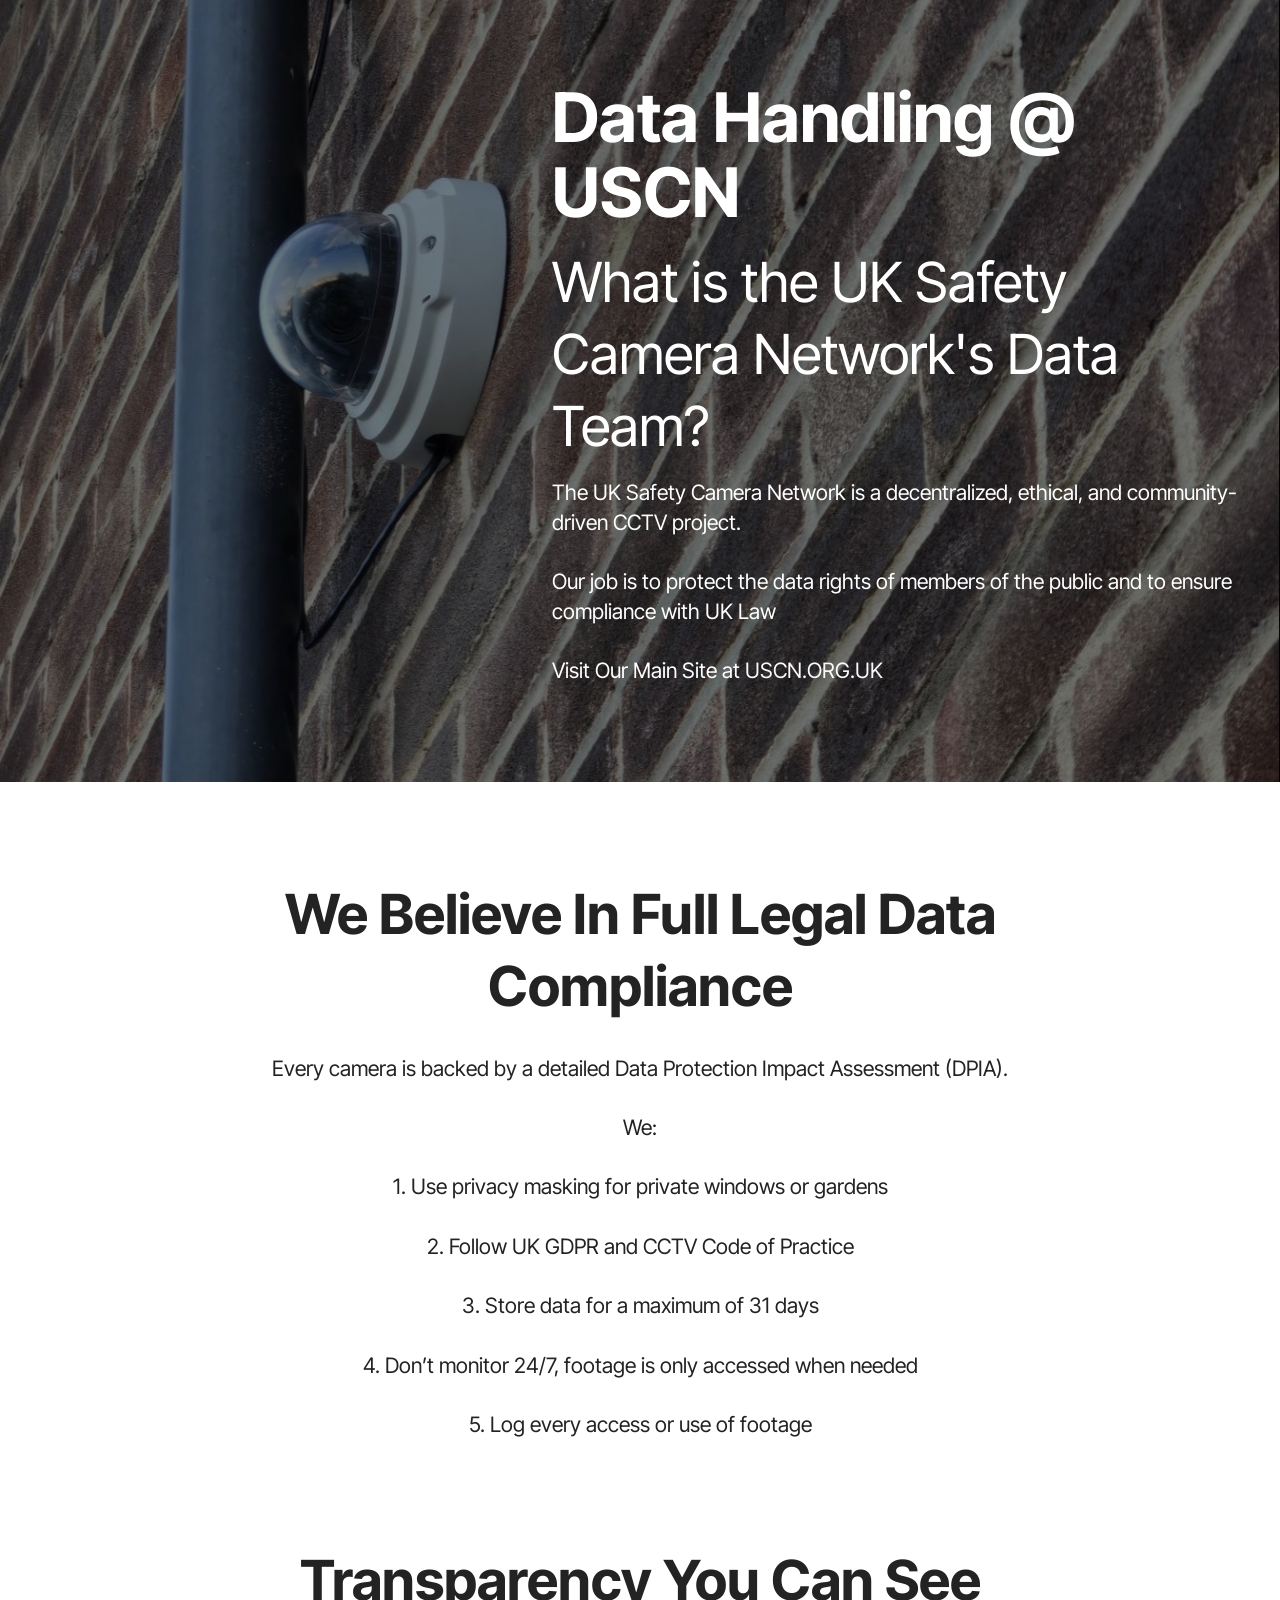
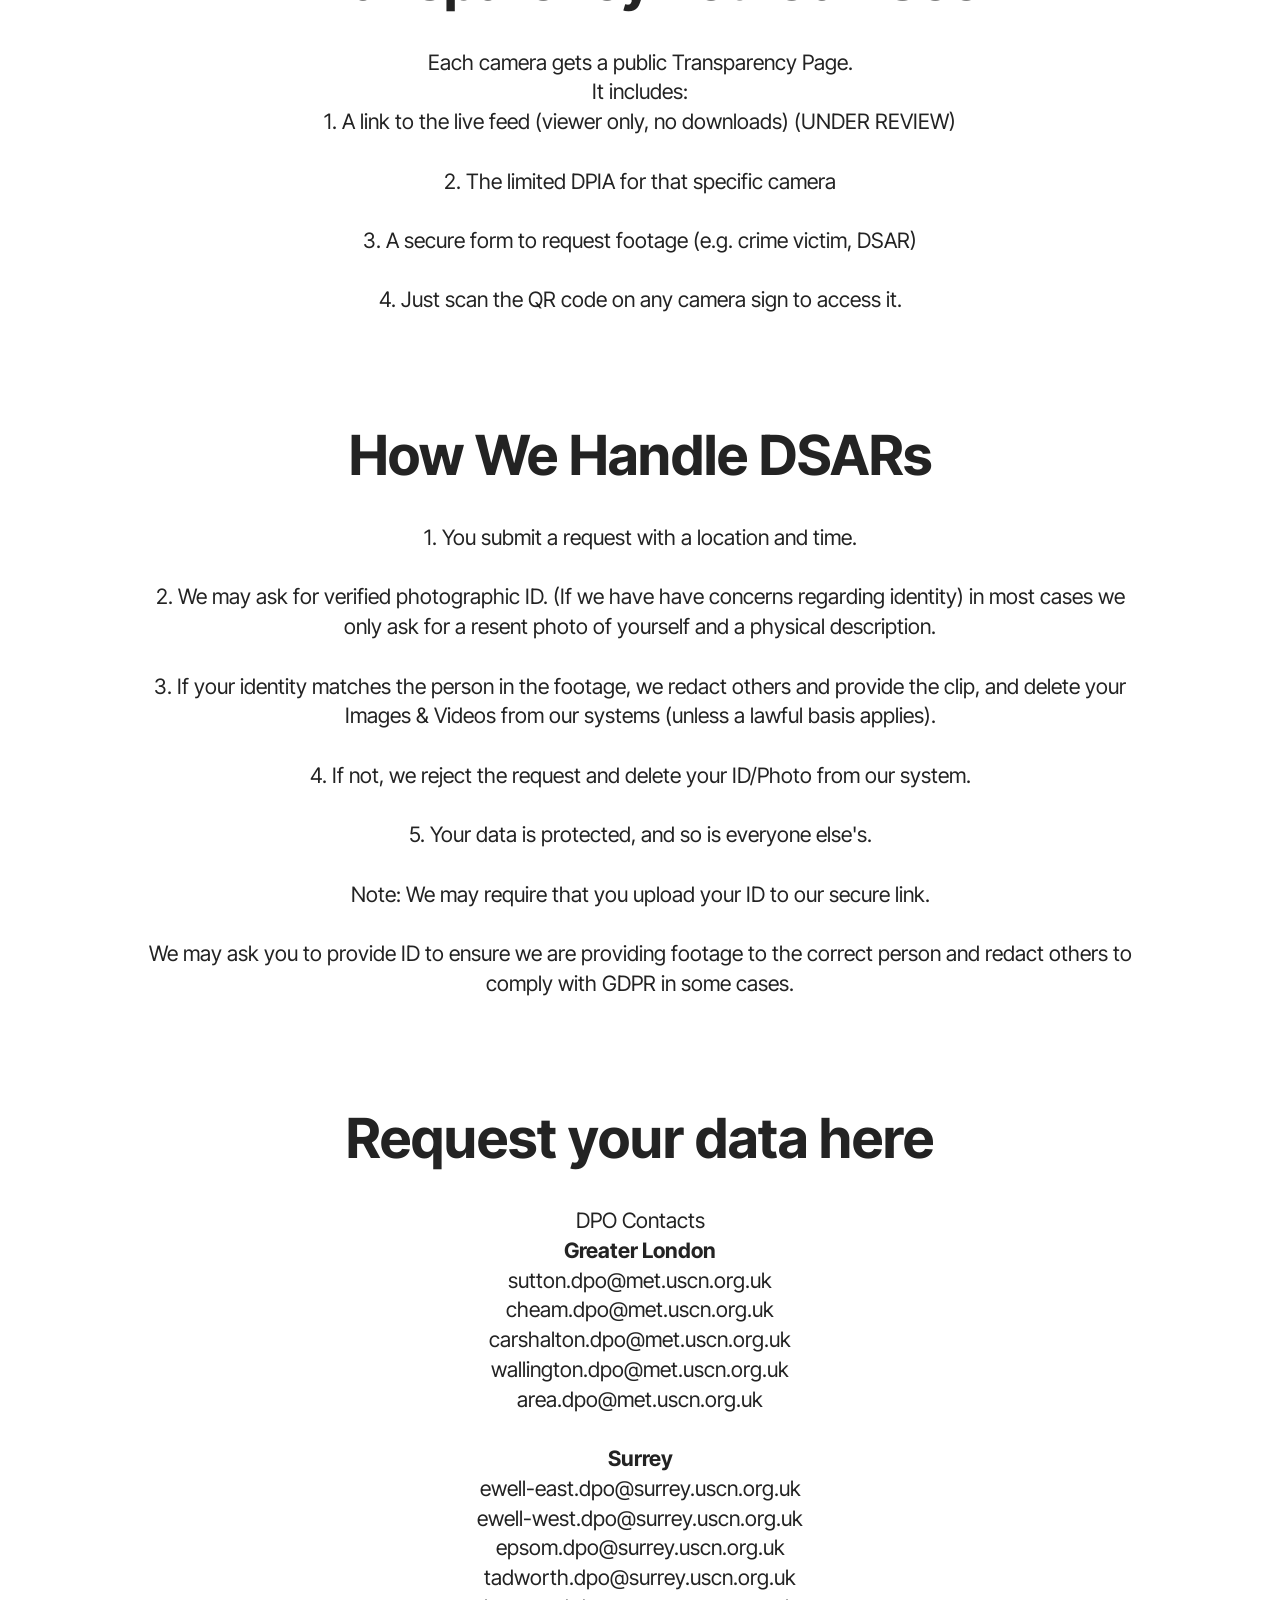
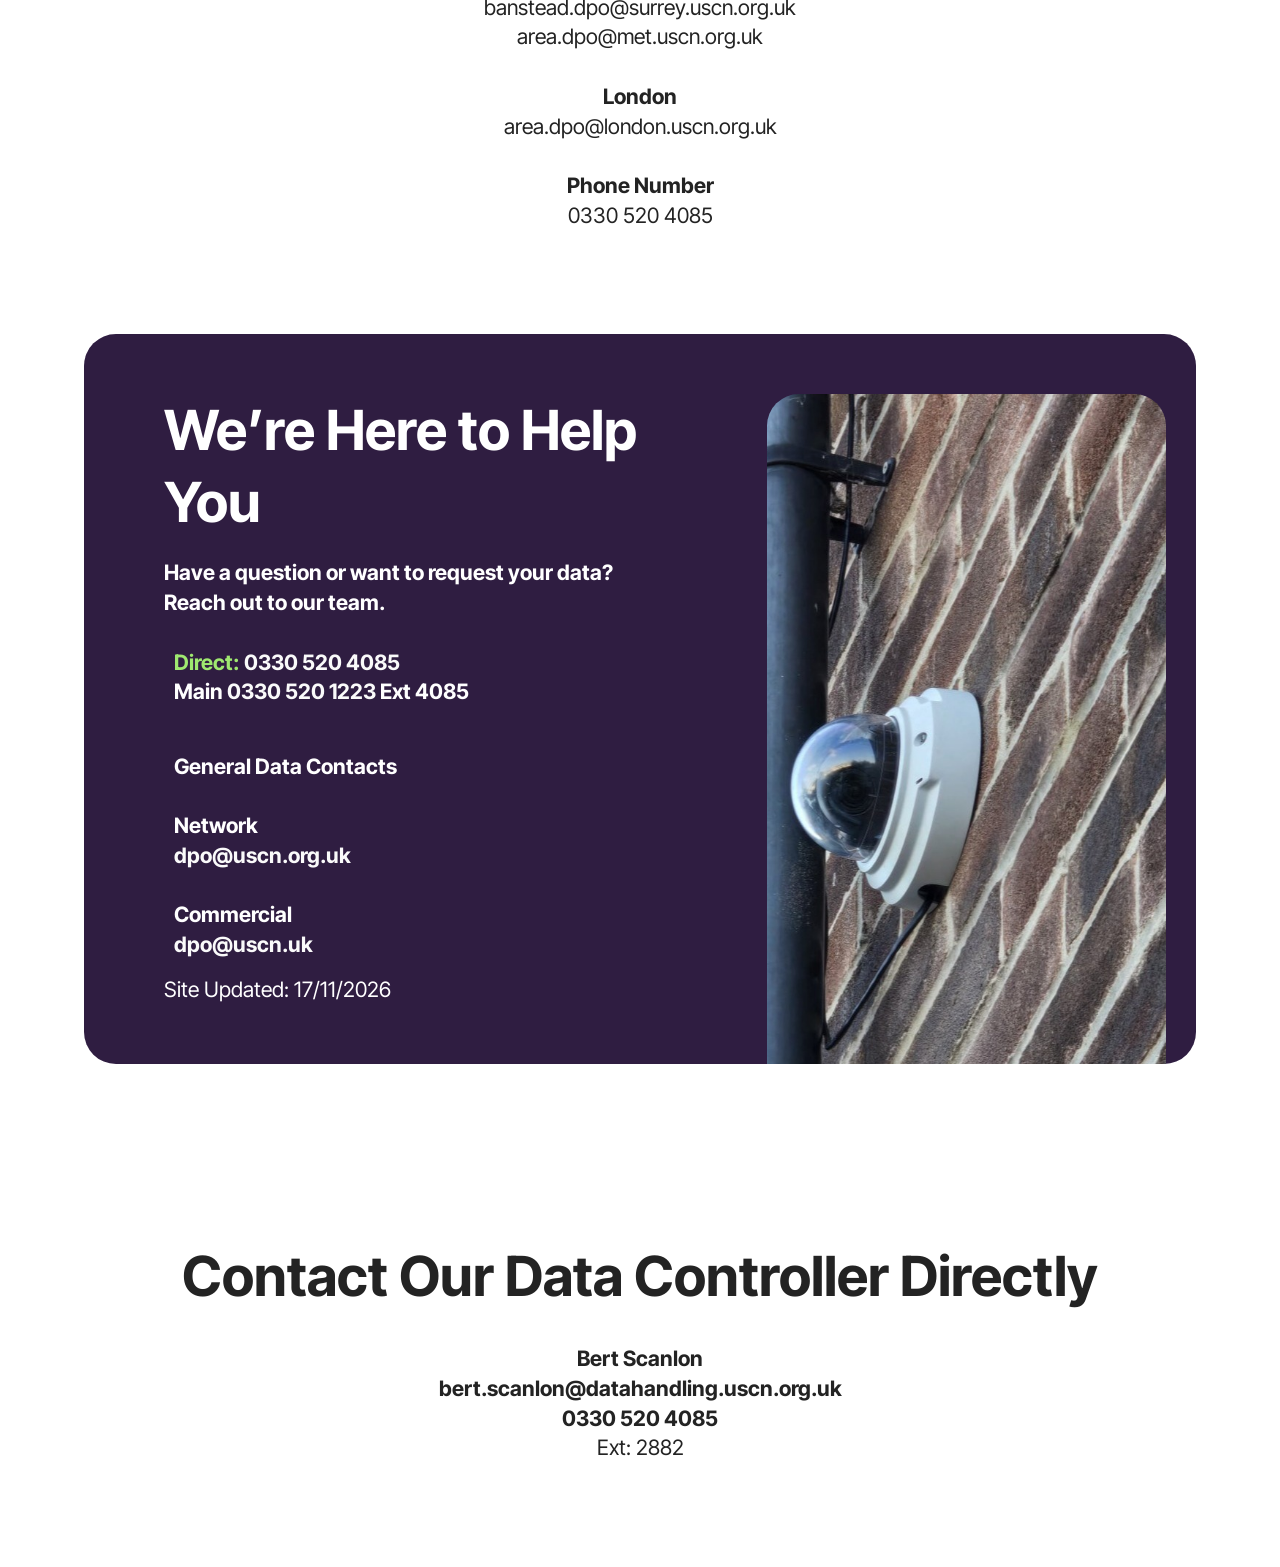
==== commit 22c36715: "KOPK[PK0" ====
--- a/index.html
+++ b/index.html
@@ -6,7 +6,7 @@
   <meta http-equiv="X-UA-Compatible" content="IE=edge">
   
   <meta name="viewport" content="width=device-width, initial-scale=1, minimum-scale=1">
-  <link rel="shortcut icon" href="assets/images/logo5.png" type="image/x-icon">
+  <link rel="shortcut icon" href="assets/images/20261013-170105-2000x1500-128x143.png" type="image/x-icon">
   <meta name="description" content="">
   
   
@@ -17,7 +17,7 @@
   <link rel="stylesheet" href="assets/theme/css/style.css">
   <link rel="preload" href="https://fonts.googleapis.com/css?family=Inter+Tight:100,200,300,400,500,600,700,800,900,100i,200i,300i,400i,500i,600i,700i,800i,900i&display=swap" as="style" onload="this.onload=null;this.rel='stylesheet'">
   <noscript><link rel="stylesheet" href="https://fonts.googleapis.com/css?family=Inter+Tight:100,200,300,400,500,600,700,800,900,100i,200i,300i,400i,500i,600i,700i,800i,900i&display=swap"></noscript>
-  <link rel="preload" as="style" href="assets/mobirise/css/mbr-additional.css?v=fzmyzD"><link rel="stylesheet" href="assets/mobirise/css/mbr-additional.css?v=fzmyzD" type="text/css">
+  <link rel="preload" as="style" href="assets/mobirise/css/mbr-additional.css?v=R2tvYW"><link rel="stylesheet" href="assets/mobirise/css/mbr-additional.css?v=R2tvYW" type="text/css">
 
   
   
@@ -189,7 +189,7 @@
                                     <div class="address-wrap">
                                         
                                         <a href="#">
-                                            </a><p class="item-title card-wrap mbr-fonts-style display-4"><a href="#"><strong><br>General Data Contacts</strong><strong><br></strong><br><strong>Network&nbsp;</strong><br><strong></strong></a><strong><a href="mailto:dpo@uscn.org.uk" class="text-white"><b>dpo@uscn.org.uk</b></a><br></strong><br><strong>Commercial&nbsp;</strong><br><a href="mailto:dpo@uscn.uk" class="text-white"><strong>dpo@uscn.uk</strong></a></p>
+                                            </a><p class="item-title card-wrap mbr-fonts-style display-4"><strong><br>General Data Contacts</strong><strong><br></strong><br><strong>Network&nbsp;</strong><br><a href="#"><strong></strong></a><strong><a href="mailto:dpo@uscn.org.uk" class="text-white"><b>dpo@uscn.org.uk</b></a><br></strong><br><strong>Commercial&nbsp;</strong><br><a href="mailto:dpo@uscn.uk" class="text-white"><strong>dpo@uscn.uk</strong></a></p>
                                         
                                     </div>
                                 </div>
@@ -197,7 +197,7 @@
                                     <div class="address-wrap">
                                         
                                         <a href="#">
-                                            <p class="item-title card-wrap mbr-fonts-style display-4">Site Updated: 18/10/2026</p>
+                                            <p class="item-title card-wrap mbr-fonts-style display-4">Site Updated: 17/11/2026</p>
                                         </a>
                                     </div>
                                 </div>
@@ -205,7 +205,7 @@
                         </div>
                         <div class="col-12 col-lg-5">
                             <div class="image-wrapper">
-                                <img src="assets/images/20261013-170107-2000x1500.jpeg" alt="Axis USCN CCTV Dome Image">
+                                <img src="assets/images/20261013-170107-2000x1500.webp" alt="Axis USCN CCTV Dome Image">
                             </div>
                         </div>
                     </div>
--- a/assets/mobirise/css/mbr-additional.css
+++ b/assets/mobirise/css/mbr-additional.css
@@ -787,7 +787,7 @@
 .cid-vyqYq5rILu {
   padding-top: 5rem;
   padding-bottom: 5rem;
-  background-image: url("../../../assets/images/20261013-170106-2000x1500.jpeg");
+  background-image: url("../../../assets/images/20261013-170106-2000x1500.webp");
 }
 .cid-vyqYq5rILu .mbr-fallback-image.disabled {
   display: none;
--- a/assets/mobirise/css/mbr-additional.css
+++ b/assets/mobirise/css/mbr-additional.css
@@ -787,7 +787,7 @@
 .cid-vyqYq5rILu {
   padding-top: 5rem;
   padding-bottom: 5rem;
-  background-image: url("../../../assets/images/20261013-170106-2000x1500.jpeg");
+  background-image: url("../../../assets/images/20261013-170106-2000x1500.webp");
 }
 .cid-vyqYq5rILu .mbr-fallback-image.disabled {
   display: none;
